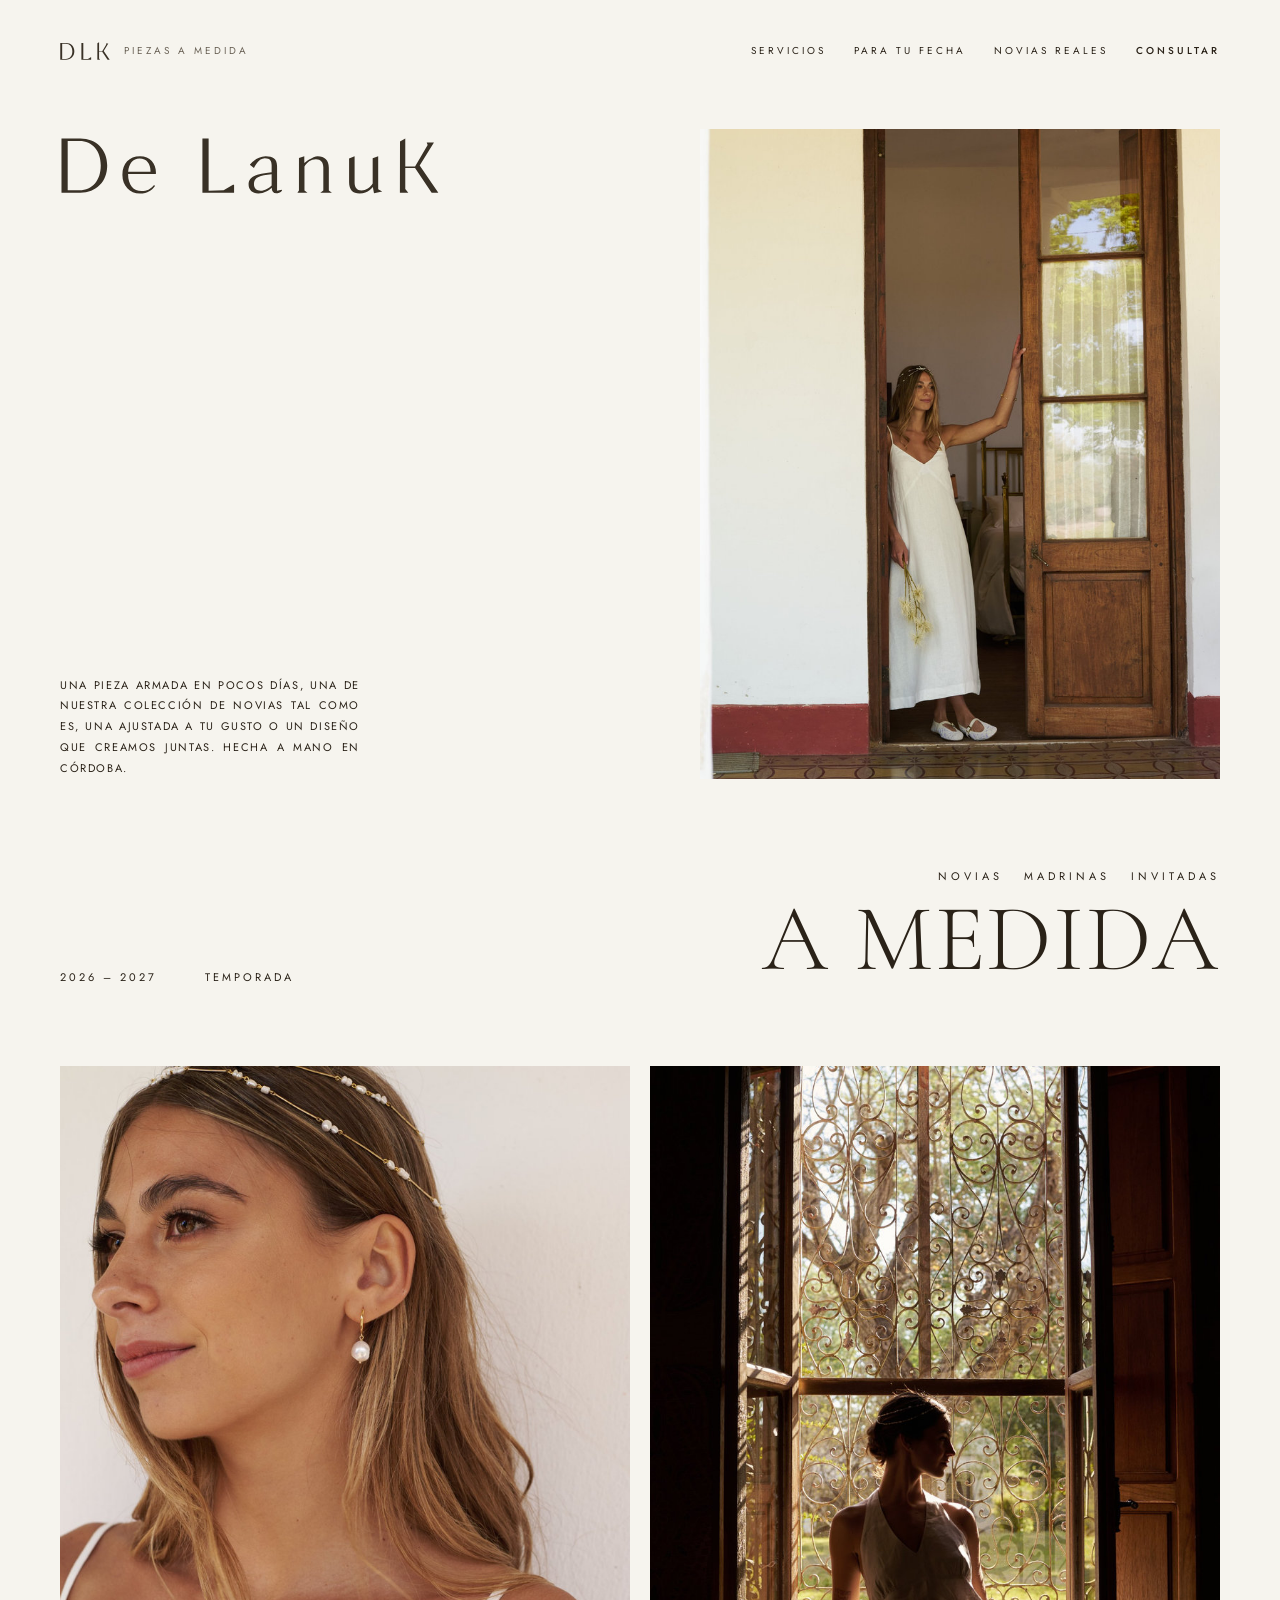
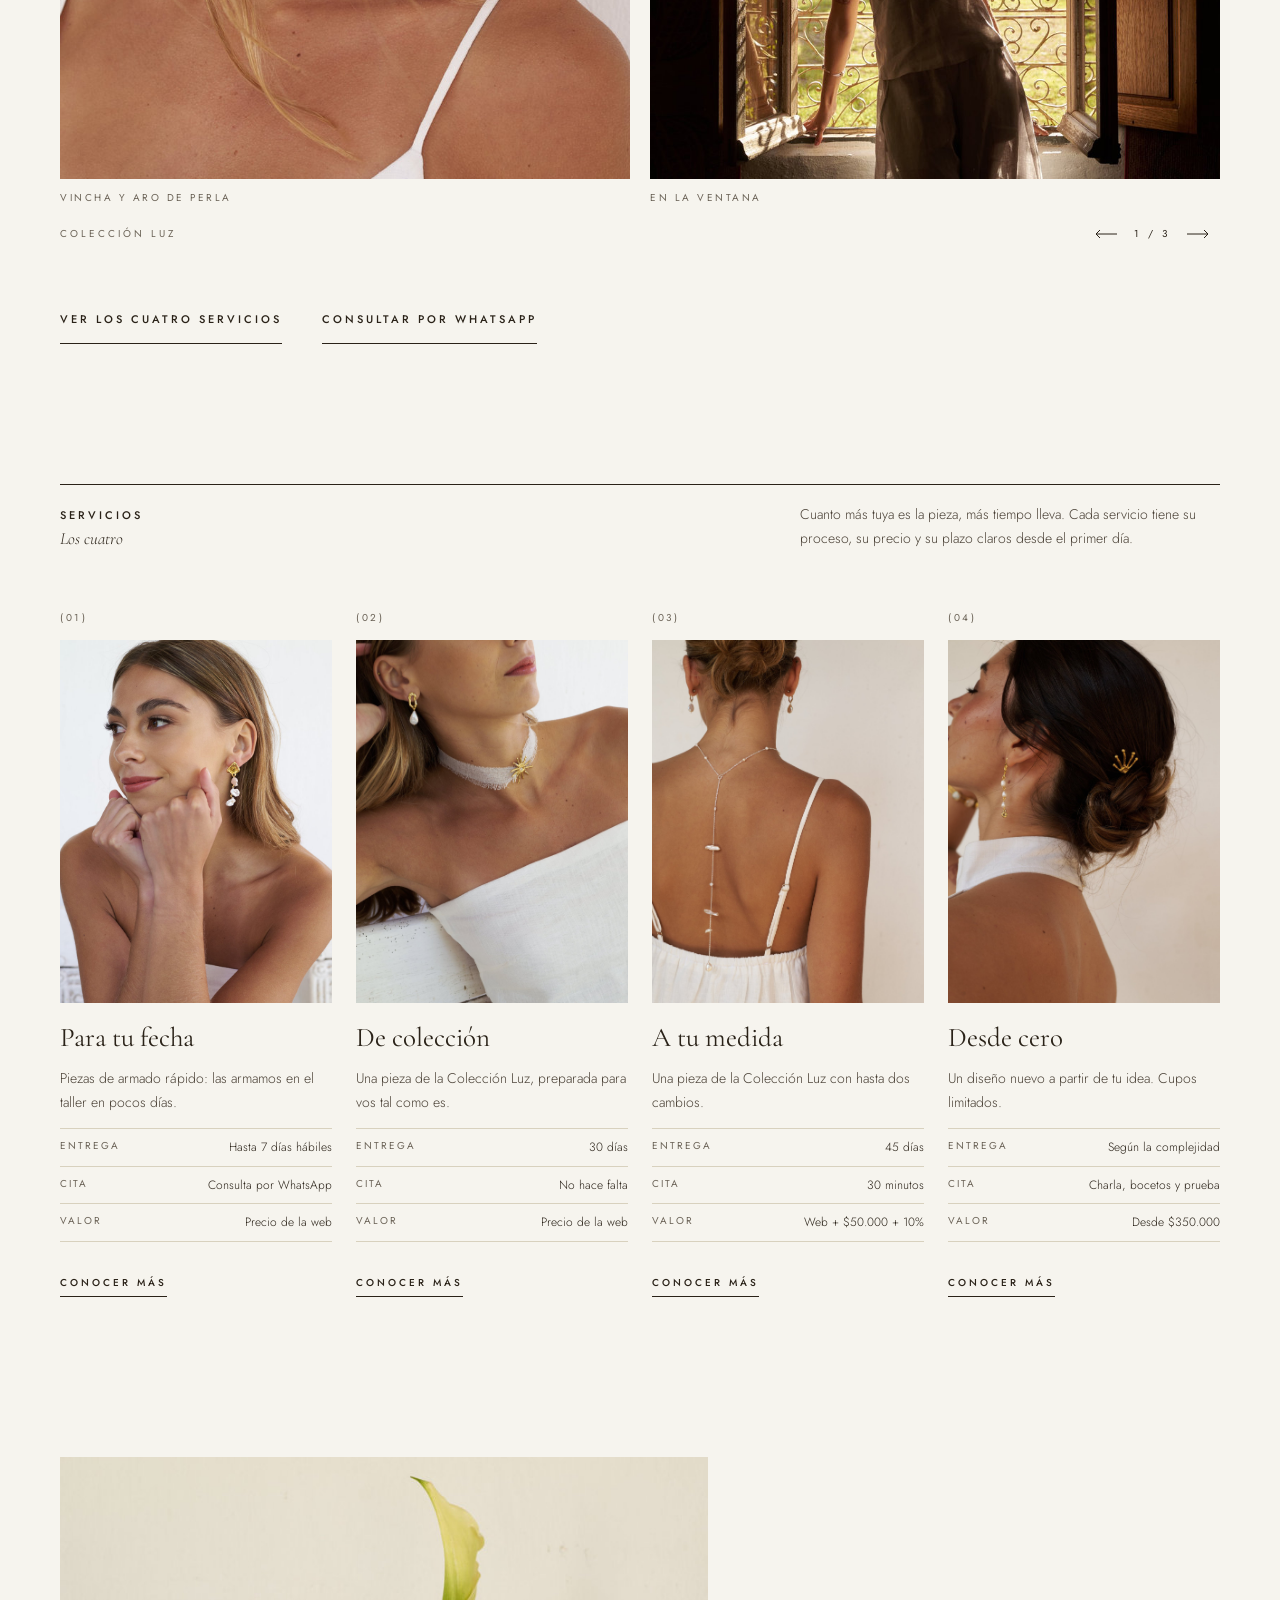
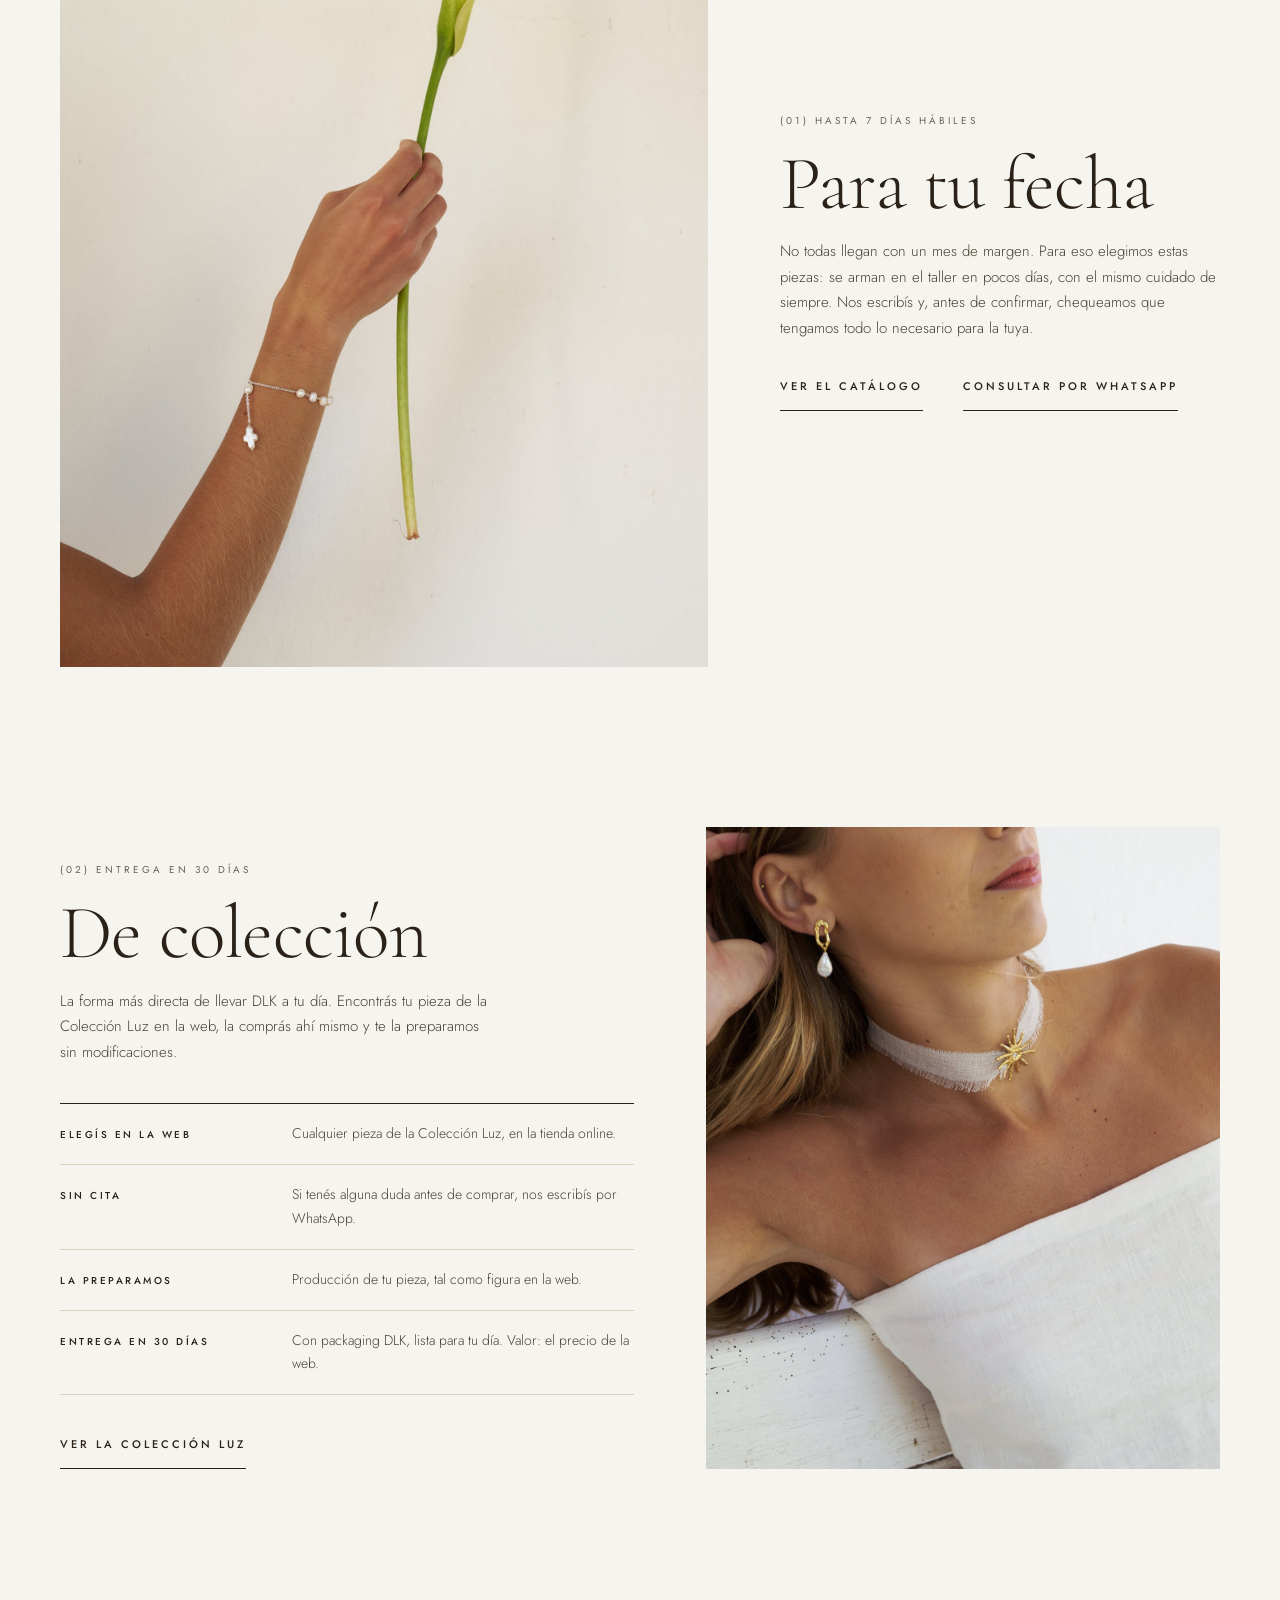
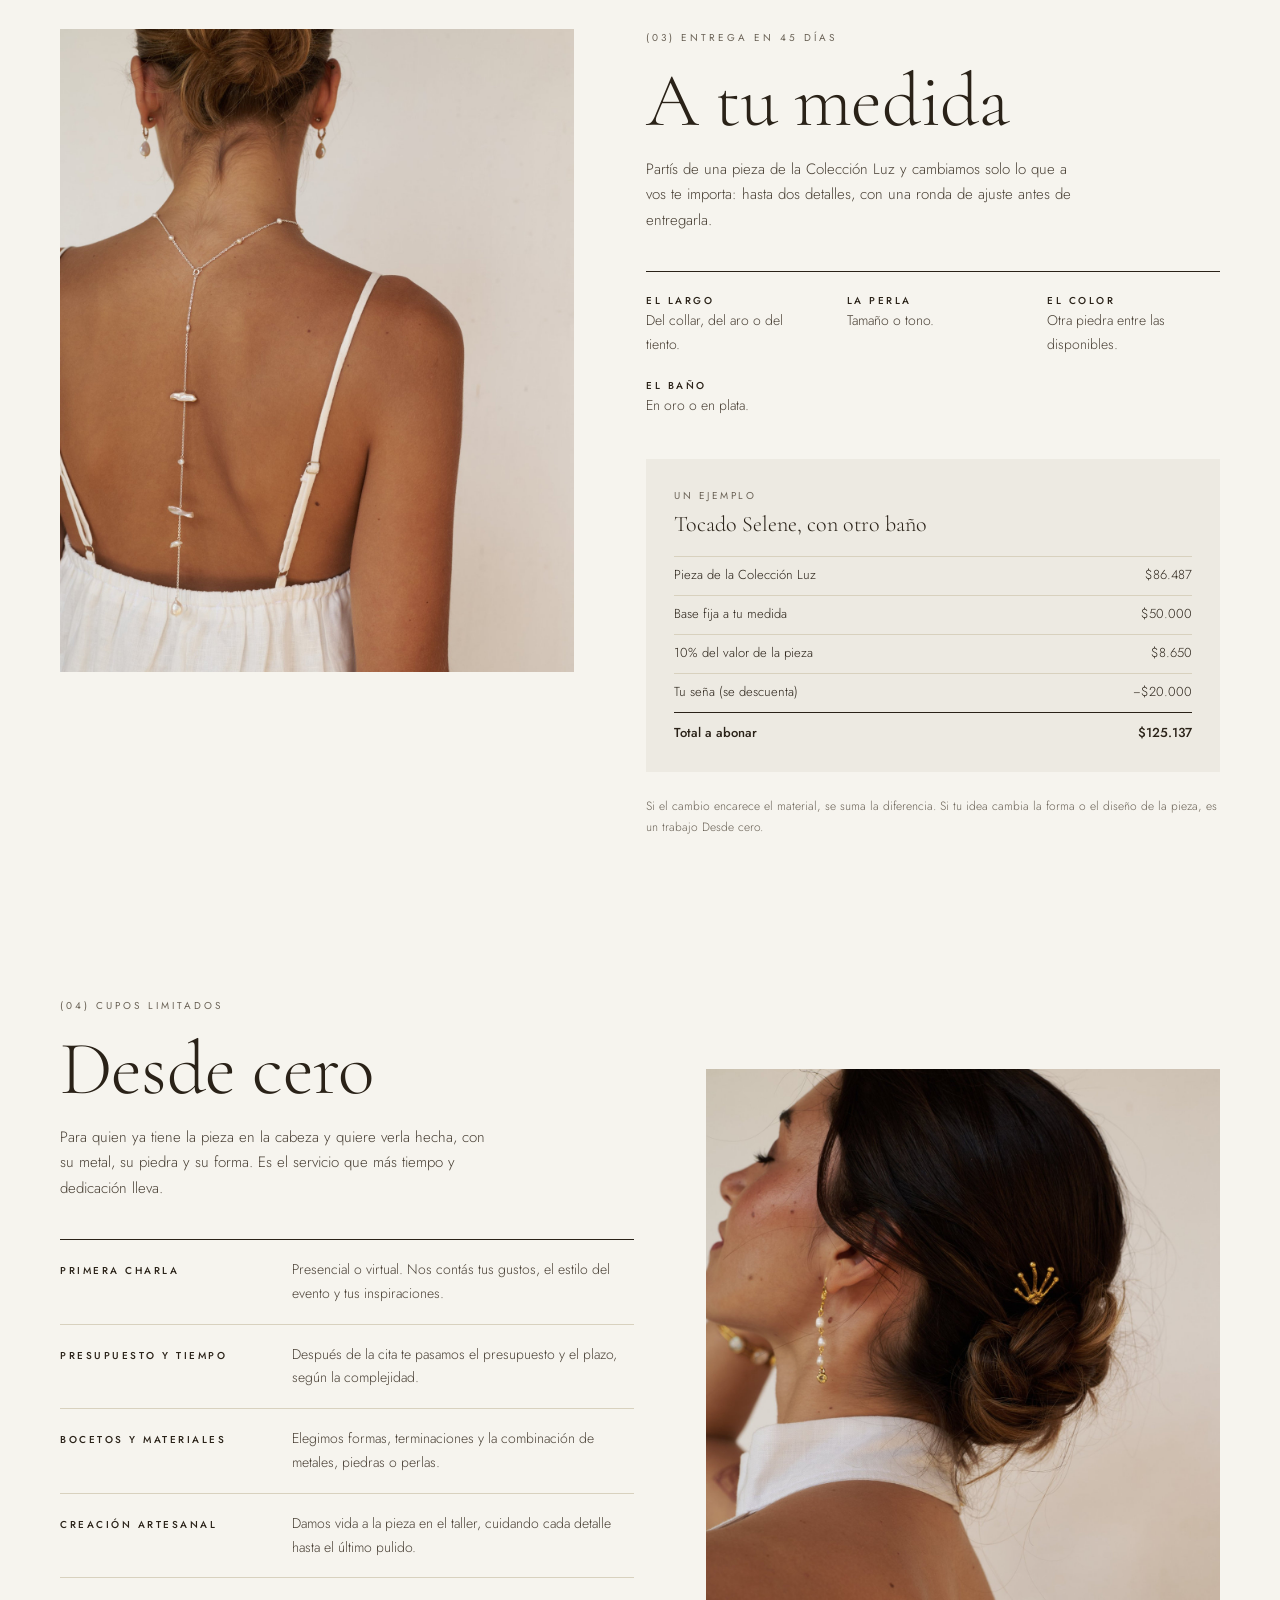
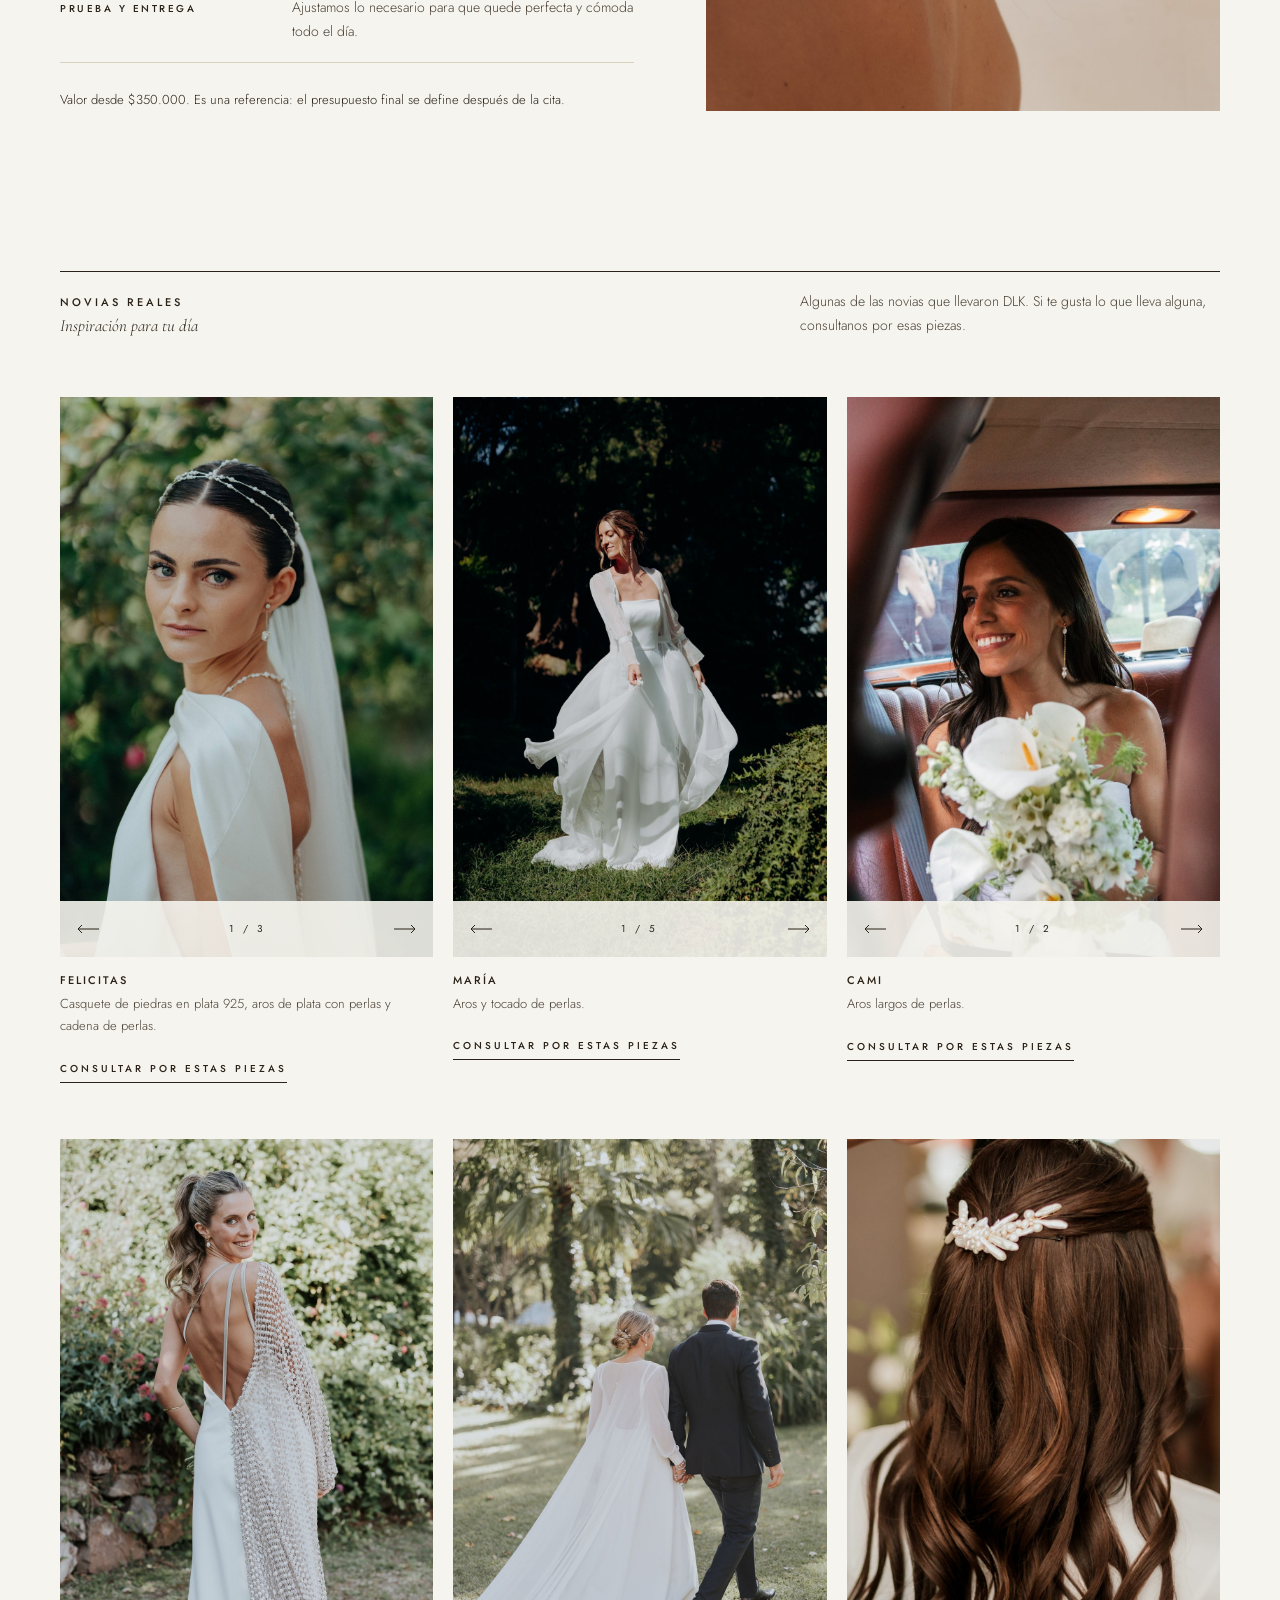
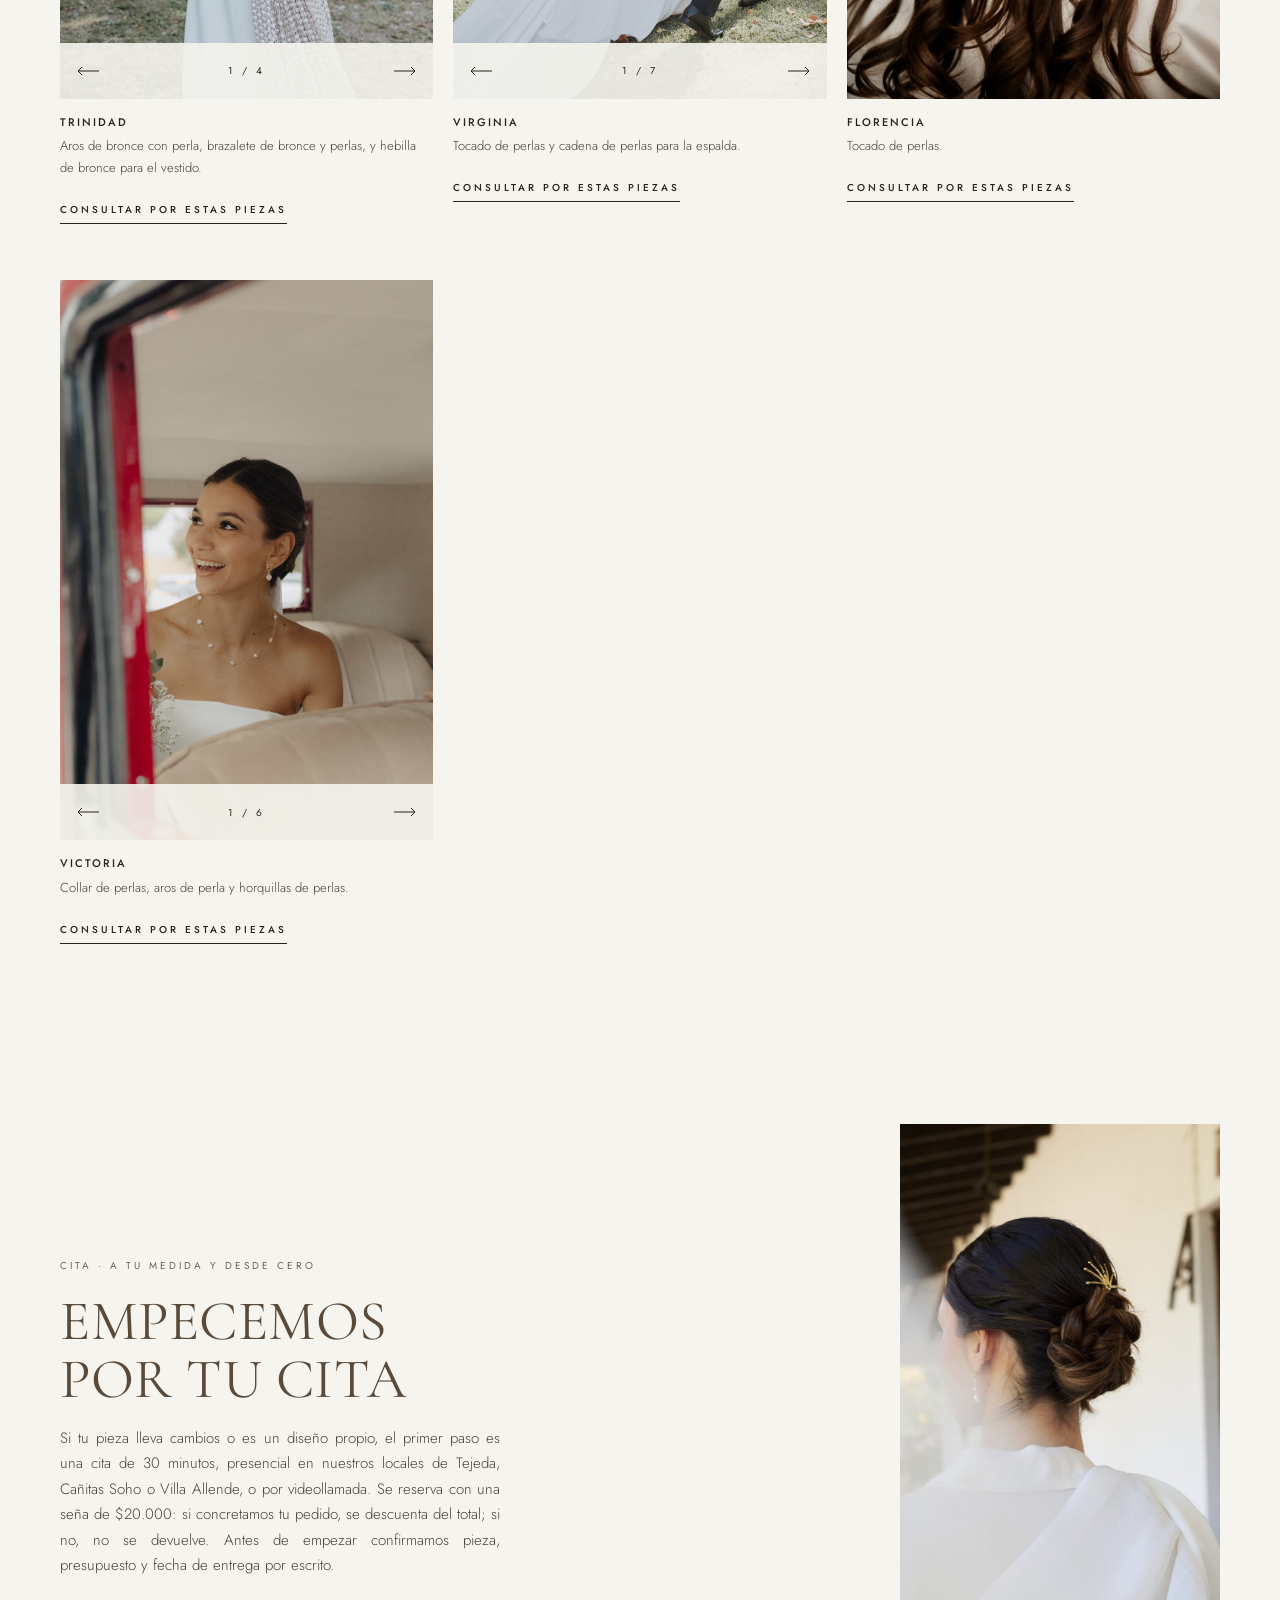
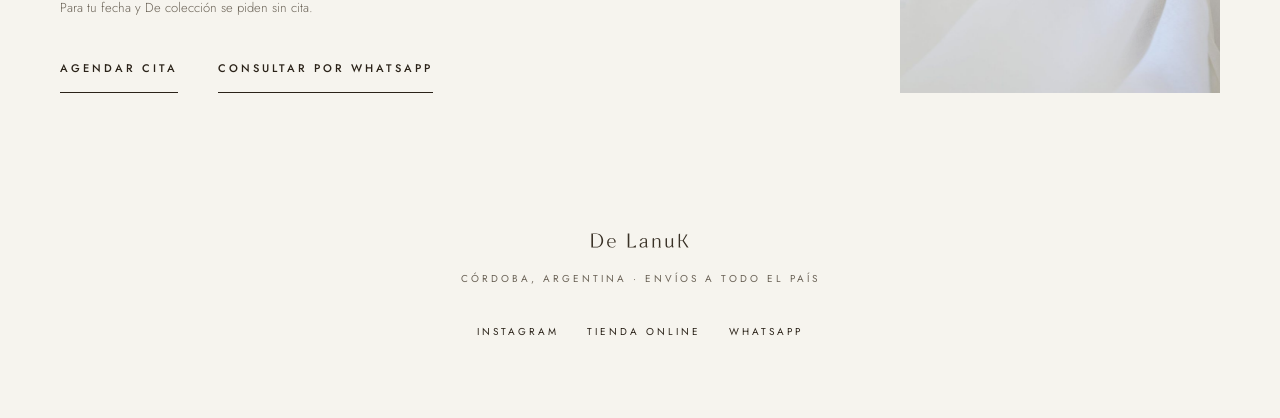
==== v-yjnsfsrre/index.html @ 90a87214 "A medida: logo De LanuK en la portada Co-Authored-By: Claude Fable 5.2 <noreply@anthropic.com> Claud" ====
<!doctype html>
<html lang="es">
<head>
<meta charset="utf-8">
<meta name="viewport" content="width=device-width, initial-scale=1">
<title>Piezas a medida · De LanuK</title>
<meta name="description" content="Joyería artesanal a medida, hecha en Córdoba. Para novias, madrinas, testigos e invitadas: piezas de armado rápido, de colección, con cambios o diseñadas desde cero.">
<meta name="robots" content="noindex, nofollow, noarchive">
<meta property="og:title" content="Piezas a medida · De LanuK">
<meta property="og:description" content="Cuatro servicios, cada uno con su proceso, su precio y su plazo.">
<meta property="og:type" content="website">
<link rel="preconnect" href="https://fonts.gstatic.com" crossorigin>
<link rel="preconnect" href="https://fonts.googleapis.com">
<link href="https://fonts.googleapis.com/css2?family=Cormorant+Garamond:ital,wght@0,300;0,400;0,500;1,300;1,400&family=Jost:wght@300;400;500&display=swap" rel="stylesheet">
<style>
body{margin:0}
a{color:#2A2218;text-decoration:none}
a:hover{color:#5E6440}
.lk{border-bottom:1px solid #2A2218;padding-bottom:5px}
.lk:hover{border-bottom-color:#5E6440}
.ph{display:block;width:100%;height:100%;object-fit:cover}
.ph{transition:opacity .45s ease}
.ph.out{opacity:0}
button:focus-visible,a:focus-visible{outline:1px solid #2A2218;outline-offset:3px}
@media (prefers-reduced-motion: reduce){.ph{transition:none}}
</style>
</head>
<body>
<div style="background: #F6F4EE; color: #2A2218; font-family: Jost, Helvetica, Arial, sans-serif; font-weight: 300; font-size: 15px; line-height: 1.7;">

<!-- CABECERA -->
<header style="max-width: 1160px; margin: 0 auto; padding: 28px 24px 0; display: flex; flex-wrap: wrap; align-items: center; justify-content: space-between; gap: 16px 32px;">
<a href="#inicio" style="display: flex; align-items: center; gap: 14px; min-height: 44px;"><img src="img/2dac574b1b685e107ce33ab587d0051e.svg" alt="DLK" style="height: 18px; width: auto; display: block;"><span style="font-size: 10px; letter-spacing: 3px; text-transform: uppercase; color: #6B6357; font-weight: 400;">Piezas a medida</span></a>
<nav style="display: flex; flex-wrap: wrap; gap: 4px 28px; font-size: 10px; letter-spacing: 3px; text-transform: uppercase; font-weight: 400;">
<a href="#servicios" style="padding: 14px 0;">Servicios</a>
<a href="#fecha" style="padding: 14px 0;">Para tu fecha</a>
<a href="#novias" style="padding: 14px 0;">Novias reales</a>
<a href="https://wa.me/5493518131088?text=Hola%21%20Vi%20la%20p%C3%A1gina%20de%20piezas%20a%20medida%20y%20quiero%20hacer%20una%20consulta." target="_blank" rel="noopener" style="padding: 14px 0; font-weight: 500;">Consultar</a>
</nav>
</header>

<!-- INICIO -->
<section id="inicio" data-auto="6000" data-gal="[[{&quot;src&quot;:&quot;img/857438a7a02022c31e4b03cb0e3d1206.jpg&quot;,&quot;alt&quot;:&quot;Vincha de perlas y aro de perla&quot;,&quot;cap&quot;:&quot;Vincha y aro de perla&quot;},{&quot;src&quot;:&quot;img/3926fab5cc9ddb657791ddd7d5815b52.jpg&quot;,&quot;alt&quot;:&quot;Novia en la ventana a contraluz&quot;,&quot;cap&quot;:&quot;En la ventana&quot;}],[{&quot;src&quot;:&quot;img/ad3e74ed91aee57d6f02b001e33fea86.jpg&quot;,&quot;alt&quot;:&quot;Novia con velo y vincha de perlas junto a la ventana&quot;,&quot;cap&quot;:&quot;Velo y vincha&quot;},{&quot;src&quot;:&quot;img/90fe915bbca865efc3771007fc6de0c7.jpg&quot;,&quot;alt&quot;:&quot;Detalle de aro dorado con perlas&quot;,&quot;cap&quot;:&quot;Aro dorado con perlas&quot;}],[{&quot;src&quot;:&quot;img/0eb3da1765000858aaa909d4d52686f0.jpg&quot;,&quot;alt&quot;:&quot;Peineta dorada en el rodete, frente al espejo&quot;,&quot;cap&quot;:&quot;Peineta dorada&quot;},{&quot;src&quot;:&quot;img/39c19b1affda0c456d96c1669568a7da.jpg&quot;,&quot;alt&quot;:&quot;Collar de espalda con perlas y aros de perla&quot;,&quot;cap&quot;:&quot;Collar de espalda&quot;}]]" style="max-width: 1160px; margin: 0 auto; padding: 56px 24px 0;">
<div style="display: grid; grid-template-columns: repeat(auto-fit, minmax(min(300px, 100%), 1fr)); gap: 32px 48px; align-items: stretch;">
<div style="display: flex; flex-direction: column; justify-content: space-between; gap: 40px;">
<img src="img/f1523249a5fcb2e54a89eae8928cf41b.svg" alt="De LanuK" style="display: block; width: clamp(220px, 30vw, 380px); max-width: 100%; height: auto; margin-top: 8px;">
<p style="margin: 0; max-width: 300px; font-size: 11px; line-height: 1.9; letter-spacing: 1.6px; text-transform: uppercase; font-weight: 400; text-align: justify;">Una pieza armada en pocos días, una de nuestra colección de novias tal como es, una ajustada a tu gusto o un diseño que creamos juntas. Hecha a mano en Córdoba.</p>
</div>
<div style="justify-self: end; width: 100%; max-width: 520px; aspect-ratio: 4 / 5; overflow: hidden; background: #E7E1D0;"><img class="ph" src="img/f70f959e14a320c5c825ee7a6da3b7e1.jpg" alt="Novia en la puerta con vincha de perlas"></div>
</div>

<div style="display: flex; flex-wrap: wrap; align-items: flex-end; justify-content: space-between; gap: 24px 48px; padding: 88px 0 80px;">
<div style="display: flex; gap: 48px; font-size: 11px; letter-spacing: 3px; text-transform: uppercase; font-weight: 400;"><span>2026 – 2027</span><span>Temporada</span></div>
<div style="text-align: right; margin-left: auto;">
<div style="font-size: 11px; letter-spacing: 4px; text-transform: uppercase; font-weight: 400; word-spacing: 14px;">Novias Madrinas Invitadas</div>
<h1 style="margin: 6px 0 0; font-family: 'Cormorant Garamond', Georgia, serif; font-weight: 300; font-size: clamp(44px, 7.4vw, 96px); line-height: 1; letter-spacing: 0.02em; text-transform: uppercase;">A medida</h1>
</div>
</div>

<div style="display: grid; grid-template-columns: repeat(auto-fit, minmax(min(300px, 100%), 1fr)); gap: 20px;">
<figure style="margin: 0;"><div style="aspect-ratio: 4 / 5; overflow: hidden; background: #E7E1D0;"><img class="ph" loading="lazy" data-slot="0" src="img/857438a7a02022c31e4b03cb0e3d1206.jpg" alt="Vincha de perlas y aro de perla"></div><figcaption style="padding-top: 10px; font-size: 10px; letter-spacing: 2.5px; text-transform: uppercase; color: #6B6357; font-weight: 400;" data-cap="0">Vincha y aro de perla</figcaption></figure>
<figure style="margin: 0;"><div style="aspect-ratio: 4 / 5; overflow: hidden; background: #E7E1D0;"><img class="ph" loading="lazy" data-slot="1" src="img/3926fab5cc9ddb657791ddd7d5815b52.jpg" alt="Novia en la ventana a contraluz"></div><figcaption style="padding-top: 10px; font-size: 10px; letter-spacing: 2.5px; text-transform: uppercase; color: #6B6357; font-weight: 400;" data-cap="1">En la ventana</figcaption></figure>
</div>
<div style="display: flex; align-items: center; justify-content: flex-end; gap: 6px; padding-top: 6px;">
<span style="margin-right: auto; font-size: 10px; letter-spacing: 3px; text-transform: uppercase; color: #6B6357; font-weight: 400;">Colección Luz</span>
<button type="button" aria-label="Fotos anteriores" data-dir="-1" style="width: 44px; height: 44px; border: 0; background: transparent; color: #2A2218; cursor: pointer; display: flex; align-items: center; justify-content: center; padding: 0;"><svg aria-hidden="true" width="22" height="10" viewBox="0 0 22 10" fill="none" stroke="currentColor" stroke-width="1"><path d="M22 5H1M5 1 1 5l4 4"></path></svg></button>
<span style="font-size: 10px; letter-spacing: 3px; font-weight: 400;" data-cuenta>1 / 3</span>
<button type="button" aria-label="Fotos siguientes" data-dir="1" style="width: 44px; height: 44px; border: 0; background: transparent; color: #2A2218; cursor: pointer; display: flex; align-items: center; justify-content: center; padding: 0;"><svg aria-hidden="true" width="22" height="10" viewBox="0 0 22 10" fill="none" stroke="currentColor" stroke-width="1"><path d="M0 5h21M17 1l4 4-4 4"></path></svg></button>
</div>

<div style="display: flex; flex-wrap: wrap; gap: 16px 40px; padding-top: 44px; font-size: 11px; letter-spacing: 3px; text-transform: uppercase; font-weight: 500;">
<a class="lk" href="#servicios" style="display: inline-flex; align-items: center; min-height: 44px; box-sizing: border-box;">Ver los cuatro servicios</a>
<a class="lk" href="https://wa.me/5493518131088?text=Hola%21%20Vi%20la%20p%C3%A1gina%20de%20piezas%20a%20medida%20y%20quiero%20hacer%20una%20consulta." target="_blank" rel="noopener" style="display: inline-flex; align-items: center; min-height: 44px; box-sizing: border-box;">Consultar por WhatsApp</a>
</div>
</section>

<!-- SERVICIOS -->
<section id="servicios" style="max-width: 1160px; margin: 0 auto; padding: 140px 24px 0;">
<div style="display: flex; flex-wrap: wrap; justify-content: space-between; align-items: baseline; gap: 12px 40px; border-top: 1px solid #2A2218; padding-top: 18px;">
<div><div style="font-size: 11px; letter-spacing: 3px; text-transform: uppercase; font-weight: 500;">Servicios</div><div style="font-family: 'Cormorant Garamond', Georgia, serif; font-style: italic; font-size: 17px;">Los cuatro</div></div>
<p style="margin: 0; max-width: 420px; font-size: 14px; color: #4A4136;">Cuanto más tuya es la pieza, más tiempo lleva. Cada servicio tiene su proceso, su precio y su plazo claros desde el primer día.</p>
</div>

<div style="display: grid; grid-template-columns: repeat(auto-fit, minmax(min(230px, 100%), 1fr)); gap: 48px 24px; padding-top: 56px;">

<article style="display: flex; flex-direction: column; gap: 14px;">
<div style="font-size: 10px; letter-spacing: 2.5px; color: #6B6357; font-weight: 400;">(01)</div>
<div style="aspect-ratio: 3 / 4; overflow: hidden; background: #E7E1D0;"><img class="ph" loading="lazy" src="img/57fca766e4fdb36f5aa1d62e1a6cd421.jpg" alt="Novia con aros de perlas colgantes"></div>
<h2 style="margin: 6px 0 0; font-family: 'Cormorant Garamond', Georgia, serif; font-weight: 400; font-size: 27px; line-height: 1.1;">Para tu fecha</h2>
<p style="margin: 0; font-size: 14px; color: #4A4136;">Piezas de armado rápido: las armamos en el taller en pocos días.</p>
<div style="display: flex; flex-direction: column; font-size: 12px; border-top: 1px solid #D8D1BE;">
<div style="display: flex; justify-content: space-between; gap: 12px; padding: 8px 0; border-bottom: 1px solid #D8D1BE;"><span style="letter-spacing: 2px; text-transform: uppercase; font-size: 10px; color: #6B6357; font-weight: 400;">Entrega</span><span>Hasta 7 días hábiles</span></div>
<div style="display: flex; justify-content: space-between; gap: 12px; padding: 8px 0; border-bottom: 1px solid #D8D1BE;"><span style="letter-spacing: 2px; text-transform: uppercase; font-size: 10px; color: #6B6357; font-weight: 400;">Cita</span><span>Consulta por WhatsApp</span></div>
<div style="display: flex; justify-content: space-between; gap: 12px; padding: 8px 0; border-bottom: 1px solid #D8D1BE;"><span style="letter-spacing: 2px; text-transform: uppercase; font-size: 10px; color: #6B6357; font-weight: 400;">Valor</span><span>Precio de la web</span></div>
</div>
<a class="lk" href="#fecha" style="align-self: flex-start; margin-top: 6px; padding-top: 12px; font-size: 10px; letter-spacing: 3px; text-transform: uppercase; font-weight: 500;">Conocer más</a>
</article>

<article style="display: flex; flex-direction: column; gap: 14px;">
<div style="font-size: 10px; letter-spacing: 2.5px; color: #6B6357; font-weight: 400;">(02)</div>
<div style="aspect-ratio: 3 / 4; overflow: hidden; background: #E7E1D0;"><img class="ph" loading="lazy" src="img/edd030ea642754d8102f06991374b5f9.jpg" alt="Choker Vela y aro con perla de la Colección Luz"></div>
<h2 style="margin: 6px 0 0; font-family: 'Cormorant Garamond', Georgia, serif; font-weight: 400; font-size: 27px; line-height: 1.1;">De colección</h2>
<p style="margin: 0; font-size: 14px; color: #4A4136;">Una pieza de la Colección Luz, preparada para vos tal como es.</p>
<div style="display: flex; flex-direction: column; font-size: 12px; border-top: 1px solid #D8D1BE;">
<div style="display: flex; justify-content: space-between; gap: 12px; padding: 8px 0; border-bottom: 1px solid #D8D1BE;"><span style="letter-spacing: 2px; text-transform: uppercase; font-size: 10px; color: #6B6357; font-weight: 400;">Entrega</span><span>30 días</span></div>
<div style="display: flex; justify-content: space-between; gap: 12px; padding: 8px 0; border-bottom: 1px solid #D8D1BE;"><span style="letter-spacing: 2px; text-transform: uppercase; font-size: 10px; color: #6B6357; font-weight: 400;">Cita</span><span>No hace falta</span></div>
<div style="display: flex; justify-content: space-between; gap: 12px; padding: 8px 0; border-bottom: 1px solid #D8D1BE;"><span style="letter-spacing: 2px; text-transform: uppercase; font-size: 10px; color: #6B6357; font-weight: 400;">Valor</span><span>Precio de la web</span></div>
</div>
<a class="lk" href="#coleccion" style="align-self: flex-start; margin-top: 6px; padding-top: 12px; font-size: 10px; letter-spacing: 3px; text-transform: uppercase; font-weight: 500;">Conocer más</a>
</article>

<article style="display: flex; flex-direction: column; gap: 14px;">
<div style="font-size: 10px; letter-spacing: 2.5px; color: #6B6357; font-weight: 400;">(03)</div>
<div style="aspect-ratio: 3 / 4; overflow: hidden; background: #E7E1D0;"><img class="ph" loading="lazy" src="img/39c19b1affda0c456d96c1669568a7da.jpg" alt="Collar de espalda con perlas y aros de perla"></div>
<h2 style="margin: 6px 0 0; font-family: 'Cormorant Garamond', Georgia, serif; font-weight: 400; font-size: 27px; line-height: 1.1;">A tu medida</h2>
<p style="margin: 0; font-size: 14px; color: #4A4136;">Una pieza de la Colección Luz con hasta dos cambios.</p>
<div style="display: flex; flex-direction: column; font-size: 12px; border-top: 1px solid #D8D1BE;">
<div style="display: flex; justify-content: space-between; gap: 12px; padding: 8px 0; border-bottom: 1px solid #D8D1BE;"><span style="letter-spacing: 2px; text-transform: uppercase; font-size: 10px; color: #6B6357; font-weight: 400;">Entrega</span><span>45 días</span></div>
<div style="display: flex; justify-content: space-between; gap: 12px; padding: 8px 0; border-bottom: 1px solid #D8D1BE;"><span style="letter-spacing: 2px; text-transform: uppercase; font-size: 10px; color: #6B6357; font-weight: 400;">Cita</span><span>30 minutos</span></div>
<div style="display: flex; justify-content: space-between; gap: 12px; padding: 8px 0; border-bottom: 1px solid #D8D1BE;"><span style="letter-spacing: 2px; text-transform: uppercase; font-size: 10px; color: #6B6357; font-weight: 400;">Valor</span><span>Web + $50.000 + 10%</span></div>
</div>
<a class="lk" href="#medida" style="align-self: flex-start; margin-top: 6px; padding-top: 12px; font-size: 10px; letter-spacing: 3px; text-transform: uppercase; font-weight: 500;">Conocer más</a>
</article>

<article style="display: flex; flex-direction: column; gap: 14px;">
<div style="font-size: 10px; letter-spacing: 2.5px; color: #6B6357; font-weight: 400;">(04)</div>
<div style="aspect-ratio: 3 / 4; overflow: hidden; background: #E7E1D0;"><img class="ph" loading="lazy" src="img/1db83151dc6a2d61bbac3a6d24b1fecb.jpg" alt="Peineta dorada en el rodete, aro largo de perlas"></div>
<h2 style="margin: 6px 0 0; font-family: 'Cormorant Garamond', Georgia, serif; font-weight: 400; font-size: 27px; line-height: 1.1;">Desde cero</h2>
<p style="margin: 0; font-size: 14px; color: #4A4136;">Un diseño nuevo a partir de tu idea. Cupos limitados.</p>
<div style="display: flex; flex-direction: column; font-size: 12px; border-top: 1px solid #D8D1BE;">
<div style="display: flex; justify-content: space-between; gap: 12px; padding: 8px 0; border-bottom: 1px solid #D8D1BE;"><span style="letter-spacing: 2px; text-transform: uppercase; font-size: 10px; color: #6B6357; font-weight: 400;">Entrega</span><span>Según la complejidad</span></div>
<div style="display: flex; justify-content: space-between; gap: 12px; padding: 8px 0; border-bottom: 1px solid #D8D1BE;"><span style="letter-spacing: 2px; text-transform: uppercase; font-size: 10px; color: #6B6357; font-weight: 400;">Cita</span><span>Charla, bocetos y prueba</span></div>
<div style="display: flex; justify-content: space-between; gap: 12px; padding: 8px 0; border-bottom: 1px solid #D8D1BE;"><span style="letter-spacing: 2px; text-transform: uppercase; font-size: 10px; color: #6B6357; font-weight: 400;">Valor</span><span>Desde $350.000</span></div>
</div>
<a class="lk" href="#cero" style="align-self: flex-start; margin-top: 6px; padding-top: 12px; font-size: 10px; letter-spacing: 3px; text-transform: uppercase; font-weight: 500;">Conocer más</a>
</article>

</div>
</section>

<!-- 01 PARA TU FECHA -->
<section id="fecha" style="max-width: 1160px; margin: 0 auto; padding: 160px 24px 0;">
<div style="display: flex; flex-wrap: wrap; align-items: center; gap: 40px 72px;">
<div style="flex: 1 1 380px; min-width: 0; aspect-ratio: 4 / 5; overflow: hidden; background: #E7E1D0;"><img class="ph" loading="lazy" src="img/55855d0e3aac6e39e703678ac49f0c5a.jpg" alt="Pulsera de perlas con una cala"></div>
<div style="flex: 1 1 340px; min-width: 0; display: flex; flex-direction: column; gap: 18px; max-width: 440px;">
<div style="font-size: 10px; letter-spacing: 3px; text-transform: uppercase; color: #6B6357; font-weight: 400;">(01) Hasta 7 días hábiles</div>
<h2 style="margin: 0; font-family: 'Cormorant Garamond', Georgia, serif; font-weight: 300; font-size: clamp(44px, 6vw, 76px); line-height: 0.98; letter-spacing: -0.01em;">Para tu fecha</h2>
<p style="margin: 0; color: #4A4136;">No todas llegan con un mes de margen. Para eso elegimos estas piezas: se arman en el taller en pocos días, con el mismo cuidado de siempre. Nos escribís y, antes de confirmar, chequeamos que tengamos todo lo necesario para la tuya.</p>
<div style="display: flex; flex-wrap: wrap; gap: 16px 40px; padding-top: 8px; font-size: 11px; letter-spacing: 3px; text-transform: uppercase; font-weight: 500;">
<a class="lk" href="catalogo/" style="display: inline-flex; align-items: center; min-height: 44px; box-sizing: border-box;">Ver el catálogo</a>
<a class="lk" href="https://wa.me/5493518131088?text=Hola%21%20Mi%20fecha%20est%C3%A1%20cerca%20y%20quiero%20consultar%20por%20una%20pieza%20de%20armado%20r%C3%A1pido." target="_blank" rel="noopener" style="display: inline-flex; align-items: center; min-height: 44px; box-sizing: border-box;">Consultar por WhatsApp</a>
</div>
</div>
</div>

</section>

<!-- 02 DE COLECCIÓN -->
<section id="coleccion" style="max-width: 1160px; margin: 0 auto; padding: 160px 24px 0;">
<div style="display: flex; flex-wrap: wrap-reverse; gap: 48px 72px; align-items: flex-start;">
<div style="flex: 1 1 400px; min-width: 0; display: flex; flex-direction: column; gap: 18px;">
<div style="font-size: 10px; letter-spacing: 3px; text-transform: uppercase; color: #6B6357; font-weight: 400;">(02) Entrega en 30 días</div>
<h2 style="margin: 0; font-family: 'Cormorant Garamond', Georgia, serif; font-weight: 300; font-size: clamp(44px, 6vw, 76px); line-height: 0.98; letter-spacing: -0.01em;">De colección</h2>
<p style="margin: 0; max-width: 440px; color: #4A4136;">La forma más directa de llevar DLK a tu día. Encontrás tu pieza de la Colección Luz en la web, la comprás ahí mismo y te la preparamos sin modificaciones.</p>
<div style="display: flex; flex-direction: column; margin-top: 20px; border-top: 1px solid #2A2218;">
<div style="display: flex; flex-wrap: wrap; gap: 4px 32px; padding: 18px 0; border-bottom: 1px solid #D8D1BE;"><span style="flex: 0 0 200px; font-size: 10px; letter-spacing: 2.5px; text-transform: uppercase; font-weight: 500; padding-top: 4px;">Elegís en la web</span><span style="flex: 1 1 240px; font-size: 14px; color: #4A4136;">Cualquier pieza de la Colección Luz, en la tienda online.</span></div>
<div style="display: flex; flex-wrap: wrap; gap: 4px 32px; padding: 18px 0; border-bottom: 1px solid #D8D1BE;"><span style="flex: 0 0 200px; font-size: 10px; letter-spacing: 2.5px; text-transform: uppercase; font-weight: 500; padding-top: 4px;">Sin cita</span><span style="flex: 1 1 240px; font-size: 14px; color: #4A4136;">Si tenés alguna duda antes de comprar, nos escribís por WhatsApp.</span></div>
<div style="display: flex; flex-wrap: wrap; gap: 4px 32px; padding: 18px 0; border-bottom: 1px solid #D8D1BE;"><span style="flex: 0 0 200px; font-size: 10px; letter-spacing: 2.5px; text-transform: uppercase; font-weight: 500; padding-top: 4px;">La preparamos</span><span style="flex: 1 1 240px; font-size: 14px; color: #4A4136;">Producción de tu pieza, tal como figura en la web.</span></div>
<div style="display: flex; flex-wrap: wrap; gap: 4px 32px; padding: 18px 0; border-bottom: 1px solid #D8D1BE;"><span style="flex: 0 0 200px; font-size: 10px; letter-spacing: 2.5px; text-transform: uppercase; font-weight: 500; padding-top: 4px;">Entrega en 30 días</span><span style="flex: 1 1 240px; font-size: 14px; color: #4A4136;">Con packaging DLK, lista para tu día. Valor: el precio de la web.</span></div>
</div>
<a class="lk" href="https://delanuk.com/productos1/lo-nuevo/?utm_source=landing-novias&amp;utm_medium=referral&amp;utm_campaign=novias-2026" target="_blank" rel="noopener" style="align-self: flex-start; margin-top: 12px; display: inline-flex; align-items: center; min-height: 44px; box-sizing: border-box; font-size: 11px; letter-spacing: 3px; text-transform: uppercase; font-weight: 500;">Ver la Colección Luz</a>
</div>
<div style="flex: 1 1 340px; min-width: 0; aspect-ratio: 4 / 5; overflow: hidden; background: #E7E1D0;"><img class="ph" loading="lazy" src="img/edd030ea642754d8102f06991374b5f9.jpg" alt="Choker Vela y aro con perla de la Colección Luz"></div>
</div>
</section>

<!-- 03 A TU MEDIDA -->
<section id="medida" style="max-width: 1160px; margin: 0 auto; padding: 160px 24px 0;">
<div style="display: flex; flex-wrap: wrap; gap: 48px 72px; align-items: flex-start;">
<div style="flex: 1 1 340px; min-width: 0; aspect-ratio: 4 / 5; overflow: hidden; background: #E7E1D0;"><img class="ph" loading="lazy" src="img/39c19b1affda0c456d96c1669568a7da.jpg" alt="Collar de espalda con perlas y aros de perla"></div>
<div style="flex: 1 1 400px; min-width: 0; display: flex; flex-direction: column; gap: 18px;">
<div style="font-size: 10px; letter-spacing: 3px; text-transform: uppercase; color: #6B6357; font-weight: 400;">(03) Entrega en 45 días</div>
<h2 style="margin: 0; font-family: 'Cormorant Garamond', Georgia, serif; font-weight: 300; font-size: clamp(44px, 6vw, 76px); line-height: 0.98; letter-spacing: -0.01em;">A tu medida</h2>
<p style="margin: 0; max-width: 440px; color: #4A4136;">Partís de una pieza de la Colección Luz y cambiamos solo lo que a vos te importa: hasta dos detalles, con una ronda de ajuste antes de entregarla.</p>
<div style="display: grid; grid-template-columns: repeat(auto-fit, minmax(min(150px, 100%), 1fr)); gap: 20px 28px; margin-top: 20px; border-top: 1px solid #2A2218; padding-top: 20px;">
<div><div style="font-size: 10px; letter-spacing: 2.5px; text-transform: uppercase; font-weight: 500;">El largo</div><div style="font-size: 14px; color: #4A4136;">Del collar, del aro o del tiento.</div></div>
<div><div style="font-size: 10px; letter-spacing: 2.5px; text-transform: uppercase; font-weight: 500;">La perla</div><div style="font-size: 14px; color: #4A4136;">Tamaño o tono.</div></div>
<div><div style="font-size: 10px; letter-spacing: 2.5px; text-transform: uppercase; font-weight: 500;">El color</div><div style="font-size: 14px; color: #4A4136;">Otra piedra entre las disponibles.</div></div>
<div><div style="font-size: 10px; letter-spacing: 2.5px; text-transform: uppercase; font-weight: 500;">El baño</div><div style="font-size: 14px; color: #4A4136;">En oro o en plata.</div></div>
</div>
<div style="margin-top: 24px; padding: 28px; background: #EDEAE2; display: flex; flex-direction: column; gap: 2px; font-size: 13px;">
<div style="font-size: 10px; letter-spacing: 2.5px; text-transform: uppercase; color: #6B6357; font-weight: 400;">Un ejemplo</div>
<div style="font-family: 'Cormorant Garamond', Georgia, serif; font-size: 22px; padding-bottom: 10px;">Tocado Selene, con otro baño</div>
<div style="display: flex; justify-content: space-between; gap: 12px; padding: 7px 0; border-top: 1px solid #D8D1BE;"><span>Pieza de la Colección Luz</span><span>$86.487</span></div>
<div style="display: flex; justify-content: space-between; gap: 12px; padding: 7px 0; border-top: 1px solid #D8D1BE;"><span>Base fija a tu medida</span><span>$50.000</span></div>
<div style="display: flex; justify-content: space-between; gap: 12px; padding: 7px 0; border-top: 1px solid #D8D1BE;"><span>10% del valor de la pieza</span><span>$8.650</span></div>
<div style="display: flex; justify-content: space-between; gap: 12px; padding: 7px 0; border-top: 1px solid #D8D1BE;"><span>Tu seña (se descuenta)</span><span>−$20.000</span></div>
<div style="display: flex; justify-content: space-between; gap: 12px; padding: 9px 0 0; border-top: 1px solid #2A2218; font-weight: 500;"><span>Total a abonar</span><span>$125.137</span></div>
</div>
<p style="margin: 6px 0 0; font-size: 12px; color: #6B6357;">Si el cambio encarece el material, se suma la diferencia. Si tu idea cambia la forma o el diseño de la pieza, es un trabajo Desde cero.</p>
</div>
</div>
</section>

<!-- 04 DESDE CERO -->
<section id="cero" style="max-width: 1160px; margin: 0 auto; padding: 160px 24px 0;">
<div style="display: flex; flex-wrap: wrap-reverse; gap: 48px 72px; align-items: flex-start;">
<div style="flex: 1 1 400px; min-width: 0; display: flex; flex-direction: column; gap: 18px;">
<div style="font-size: 10px; letter-spacing: 3px; text-transform: uppercase; color: #6B6357; font-weight: 400;">(04) Cupos limitados</div>
<h2 style="margin: 0; font-family: 'Cormorant Garamond', Georgia, serif; font-weight: 300; font-size: clamp(44px, 6vw, 76px); line-height: 0.98; letter-spacing: -0.01em;">Desde cero</h2>
<p style="margin: 0; max-width: 440px; color: #4A4136;">Para quien ya tiene la pieza en la cabeza y quiere verla hecha, con su metal, su piedra y su forma. Es el servicio que más tiempo y dedicación lleva.</p>
<div style="display: flex; flex-direction: column; margin-top: 20px; border-top: 1px solid #2A2218;">
<div style="display: flex; flex-wrap: wrap; gap: 4px 32px; padding: 18px 0; border-bottom: 1px solid #D8D1BE;"><span style="flex: 0 0 200px; font-size: 10px; letter-spacing: 2.5px; text-transform: uppercase; font-weight: 500; padding-top: 4px;">Primera charla</span><span style="flex: 1 1 240px; font-size: 14px; color: #4A4136;">Presencial o virtual. Nos contás tus gustos, el estilo del evento y tus inspiraciones.</span></div>
<div style="display: flex; flex-wrap: wrap; gap: 4px 32px; padding: 18px 0; border-bottom: 1px solid #D8D1BE;"><span style="flex: 0 0 200px; font-size: 10px; letter-spacing: 2.5px; text-transform: uppercase; font-weight: 500; padding-top: 4px;">Presupuesto y tiempo</span><span style="flex: 1 1 240px; font-size: 14px; color: #4A4136;">Después de la cita te pasamos el presupuesto y el plazo, según la complejidad.</span></div>
<div style="display: flex; flex-wrap: wrap; gap: 4px 32px; padding: 18px 0; border-bottom: 1px solid #D8D1BE;"><span style="flex: 0 0 200px; font-size: 10px; letter-spacing: 2.5px; text-transform: uppercase; font-weight: 500; padding-top: 4px;">Bocetos y materiales</span><span style="flex: 1 1 240px; font-size: 14px; color: #4A4136;">Elegimos formas, terminaciones y la combinación de metales, piedras o perlas.</span></div>
<div style="display: flex; flex-wrap: wrap; gap: 4px 32px; padding: 18px 0; border-bottom: 1px solid #D8D1BE;"><span style="flex: 0 0 200px; font-size: 10px; letter-spacing: 2.5px; text-transform: uppercase; font-weight: 500; padding-top: 4px;">Creación artesanal</span><span style="flex: 1 1 240px; font-size: 14px; color: #4A4136;">Damos vida a la pieza en el taller, cuidando cada detalle hasta el último pulido.</span></div>
<div style="display: flex; flex-wrap: wrap; gap: 4px 32px; padding: 18px 0; border-bottom: 1px solid #D8D1BE;"><span style="flex: 0 0 200px; font-size: 10px; letter-spacing: 2.5px; text-transform: uppercase; font-weight: 500; padding-top: 4px;">Prueba y entrega</span><span style="flex: 1 1 240px; font-size: 14px; color: #4A4136;">Ajustamos lo necesario para que quede perfecta y cómoda todo el día.</span></div>
</div>
<p style="margin: 8px 0 0; font-size: 13px;">Valor desde $350.000. Es una referencia: el presupuesto final se define después de la cita.</p>
</div>
<div style="flex: 1 1 340px; min-width: 0; aspect-ratio: 4 / 5; overflow: hidden; background: #E7E1D0;"><img class="ph" loading="lazy" src="img/1db83151dc6a2d61bbac3a6d24b1fecb.jpg" alt="Peineta dorada en el rodete, aro largo de perlas"></div>
</div>
</section>

<!-- NOVIAS REALES -->
<section id="novias" style="max-width: 1160px; margin: 0 auto; padding: 160px 24px 0;">
<div style="display: flex; flex-wrap: wrap; justify-content: space-between; align-items: baseline; gap: 12px 40px; border-top: 1px solid #2A2218; padding-top: 18px;">
<div><div style="font-size: 11px; letter-spacing: 3px; text-transform: uppercase; font-weight: 500;">Novias reales</div><div style="font-family: 'Cormorant Garamond', Georgia, serif; font-style: italic; font-size: 17px;">Inspiración para tu día</div></div>
<p style="margin: 0; max-width: 420px; font-size: 14px; color: #4A4136;">Algunas de las novias que llevaron DLK. Si te gusta lo que lleva alguna, consultanos por esas piezas.</p>
</div>
<div style="display: grid; grid-template-columns: repeat(auto-fit, minmax(min(300px, 100%), 1fr)); gap: 56px 20px; padding-top: 56px;">
<article data-gal="[[{&quot;src&quot;:&quot;img/50d1624e03439830fd5da1842641b9c9.jpg&quot;,&quot;alt&quot;:&quot;Felicitas con tocado de perlas y aros colgantes, de frente&quot;}],[{&quot;src&quot;:&quot;img/dd45a117c1cc79fb08a3c9c32d60df9a.jpg&quot;,&quot;alt&quot;:&quot;Detalle del tocado de perlas, el aro y el collar de Felicitas&quot;}],[{&quot;src&quot;:&quot;img/d1908c6492066f89125534eb7f1a9c31.jpg&quot;,&quot;alt&quot;:&quot;Felicitas con su ramo, tocado y aros&quot;}]]" style="display: flex; flex-direction: column; gap: 4px;">
<div style="position: relative; aspect-ratio: 2 / 3; overflow: hidden; background: #E7E1D0; margin-bottom: 10px;">
<img class="ph" loading="lazy" data-slot="0" src="img/50d1624e03439830fd5da1842641b9c9.jpg" alt="Felicitas con tocado de perlas y aros colgantes, de frente">
<div style="position: absolute; left: 0; right: 0; bottom: 0; display: flex; align-items: center; justify-content: space-between; padding: 6px; background: rgba(246, 244, 238, 0.9);">
<button type="button" aria-label="Foto anterior" data-dir="-1" style="width: 44px; height: 44px; border: 0; background: transparent; color: #2A2218; cursor: pointer; display: flex; align-items: center; justify-content: center; padding: 0;"><svg aria-hidden="true" width="22" height="10" viewBox="0 0 22 10" fill="none" stroke="currentColor" stroke-width="1"><path d="M22 5H1M5 1 1 5l4 4"></path></svg></button>
<span style="font-size: 10px; letter-spacing: 3px; font-weight: 400;" data-cuenta>1 / 3</span>
<button type="button" aria-label="Foto siguiente" data-dir="1" style="width: 44px; height: 44px; border: 0; background: transparent; color: #2A2218; cursor: pointer; display: flex; align-items: center; justify-content: center; padding: 0;"><svg aria-hidden="true" width="22" height="10" viewBox="0 0 22 10" fill="none" stroke="currentColor" stroke-width="1"><path d="M0 5h21M17 1l4 4-4 4"></path></svg></button>
</div>
</div>
<span style="font-size: 11px; letter-spacing: 2px; text-transform: uppercase; font-weight: 500;">Felicitas</span>
<span style="font-size: 13px; color: #4A4136;">Casquete de piedras en plata 925, aros de plata con perlas y cadena de perlas.</span>
<a class="lk" href="https://wa.me/5493518131088?text=Hola%21%20Vi%20la%20p%C3%A1gina%20de%20piezas%20a%20medida%20y%20quiero%20consultar%20por%20lo%20que%20lleva%20Felicitas." target="_blank" rel="noopener" style="align-self: flex-start; margin-top: 8px; padding-top: 10px; font-size: 10px; letter-spacing: 3px; text-transform: uppercase; font-weight: 500;">Consultar por estas piezas</a>
</article>
<article data-gal="[[{&quot;src&quot;:&quot;img/02e7a792dbe206c8460e81ab61145c67.jpg&quot;,&quot;alt&quot;:&quot;María con su vestido y aros de perlas en el jardín&quot;}],[{&quot;src&quot;:&quot;img/509bce42e76e94851f7580136cbeff97.jpg&quot;,&quot;alt&quot;:&quot;María de perfil con aros largos de perlas&quot;}],[{&quot;src&quot;:&quot;img/c565a1e24c5c88a5b42a4e141ad48900.jpg&quot;,&quot;alt&quot;:&quot;María con su pareja, aros de perlas&quot;}],[{&quot;src&quot;:&quot;img/a828c964abadbdffb2ed6006f61726cc.jpg&quot;,&quot;alt&quot;:&quot;María de espaldas, tocado y aros de perlas&quot;}],[{&quot;src&quot;:&quot;img/9429d1440b9116766ffdcfb69b676db6.jpg&quot;,&quot;alt&quot;:&quot;Detalle del aro largo de perlas y el tocado de María&quot;}]]" style="display: flex; flex-direction: column; gap: 4px;">
<div style="position: relative; aspect-ratio: 2 / 3; overflow: hidden; background: #E7E1D0; margin-bottom: 10px;">
<img class="ph" loading="lazy" data-slot="0" src="img/02e7a792dbe206c8460e81ab61145c67.jpg" alt="María con su vestido y aros de perlas en el jardín">
<div style="position: absolute; left: 0; right: 0; bottom: 0; display: flex; align-items: center; justify-content: space-between; padding: 6px; background: rgba(246, 244, 238, 0.9);">
<button type="button" aria-label="Foto anterior" data-dir="-1" style="width: 44px; height: 44px; border: 0; background: transparent; color: #2A2218; cursor: pointer; display: flex; align-items: center; justify-content: center; padding: 0;"><svg aria-hidden="true" width="22" height="10" viewBox="0 0 22 10" fill="none" stroke="currentColor" stroke-width="1"><path d="M22 5H1M5 1 1 5l4 4"></path></svg></button>
<span style="font-size: 10px; letter-spacing: 3px; font-weight: 400;" data-cuenta>1 / 5</span>
<button type="button" aria-label="Foto siguiente" data-dir="1" style="width: 44px; height: 44px; border: 0; background: transparent; color: #2A2218; cursor: pointer; display: flex; align-items: center; justify-content: center; padding: 0;"><svg aria-hidden="true" width="22" height="10" viewBox="0 0 22 10" fill="none" stroke="currentColor" stroke-width="1"><path d="M0 5h21M17 1l4 4-4 4"></path></svg></button>
</div>
</div>
<span style="font-size: 11px; letter-spacing: 2px; text-transform: uppercase; font-weight: 500;">María</span>
<span style="font-size: 13px; color: #4A4136;">Aros y tocado de perlas.</span>
<a class="lk" href="https://wa.me/5493518131088?text=Hola%21%20Vi%20la%20p%C3%A1gina%20de%20piezas%20a%20medida%20y%20quiero%20consultar%20por%20lo%20que%20lleva%20Mar%C3%ADa." target="_blank" rel="noopener" style="align-self: flex-start; margin-top: 8px; padding-top: 10px; font-size: 10px; letter-spacing: 3px; text-transform: uppercase; font-weight: 500;">Consultar por estas piezas</a>
</article>
<article data-gal="[[{&quot;src&quot;:&quot;img/60256207f91e9f7d44fbdf64578617fd.jpg&quot;,&quot;alt&quot;:&quot;Cami en el auto con su ramo y aros largos de perla&quot;}],[{&quot;src&quot;:&quot;img/bcda7e6680bacf28cdcef5acff3d076c.jpg&quot;,&quot;alt&quot;:&quot;Cami con su ramo y aros largos de perla en el jardín&quot;}]]" style="display: flex; flex-direction: column; gap: 4px;">
<div style="position: relative; aspect-ratio: 2 / 3; overflow: hidden; background: #E7E1D0; margin-bottom: 10px;">
<img class="ph" loading="lazy" data-slot="0" src="img/60256207f91e9f7d44fbdf64578617fd.jpg" alt="Cami en el auto con su ramo y aros largos de perla">
<div style="position: absolute; left: 0; right: 0; bottom: 0; display: flex; align-items: center; justify-content: space-between; padding: 6px; background: rgba(246, 244, 238, 0.9);">
<button type="button" aria-label="Foto anterior" data-dir="-1" style="width: 44px; height: 44px; border: 0; background: transparent; color: #2A2218; cursor: pointer; display: flex; align-items: center; justify-content: center; padding: 0;"><svg aria-hidden="true" width="22" height="10" viewBox="0 0 22 10" fill="none" stroke="currentColor" stroke-width="1"><path d="M22 5H1M5 1 1 5l4 4"></path></svg></button>
<span style="font-size: 10px; letter-spacing: 3px; font-weight: 400;" data-cuenta>1 / 2</span>
<button type="button" aria-label="Foto siguiente" data-dir="1" style="width: 44px; height: 44px; border: 0; background: transparent; color: #2A2218; cursor: pointer; display: flex; align-items: center; justify-content: center; padding: 0;"><svg aria-hidden="true" width="22" height="10" viewBox="0 0 22 10" fill="none" stroke="currentColor" stroke-width="1"><path d="M0 5h21M17 1l4 4-4 4"></path></svg></button>
</div>
</div>
<span style="font-size: 11px; letter-spacing: 2px; text-transform: uppercase; font-weight: 500;">Cami</span>
<span style="font-size: 13px; color: #4A4136;">Aros largos de perlas.</span>
<a class="lk" href="https://wa.me/5493518131088?text=Hola%21%20Vi%20la%20p%C3%A1gina%20de%20piezas%20a%20medida%20y%20quiero%20consultar%20por%20lo%20que%20lleva%20Cami." target="_blank" rel="noopener" style="align-self: flex-start; margin-top: 8px; padding-top: 10px; font-size: 10px; letter-spacing: 3px; text-transform: uppercase; font-weight: 500;">Consultar por estas piezas</a>
</article>
<article data-gal="[[{&quot;src&quot;:&quot;img/8e6d184056bfff4b5899a686877cfe42.jpg&quot;,&quot;alt&quot;:&quot;Trinidad de espaldas con brazalete y aros de bronce y perla&quot;}],[{&quot;src&quot;:&quot;img/e261fc2ba79d105903025dbe28585cc6.jpg&quot;,&quot;alt&quot;:&quot;Detalle del brazalete de bronce con perlas de Trinidad&quot;}],[{&quot;src&quot;:&quot;img/438ca8074f71c586537f70c3f04f60db.jpg&quot;,&quot;alt&quot;:&quot;Trinidad con su ramo, hebilla de bronce en el vestido&quot;}],[{&quot;src&quot;:&quot;img/7e0168945385834870bf4b5e97d4e8d6.jpg&quot;,&quot;alt&quot;:&quot;Detalle del aro de bronce con perla de Trinidad&quot;}]]" style="display: flex; flex-direction: column; gap: 4px;">
<div style="position: relative; aspect-ratio: 2 / 3; overflow: hidden; background: #E7E1D0; margin-bottom: 10px;">
<img class="ph" loading="lazy" data-slot="0" src="img/8e6d184056bfff4b5899a686877cfe42.jpg" alt="Trinidad de espaldas con brazalete y aros de bronce y perla">
<div style="position: absolute; left: 0; right: 0; bottom: 0; display: flex; align-items: center; justify-content: space-between; padding: 6px; background: rgba(246, 244, 238, 0.9);">
<button type="button" aria-label="Foto anterior" data-dir="-1" style="width: 44px; height: 44px; border: 0; background: transparent; color: #2A2218; cursor: pointer; display: flex; align-items: center; justify-content: center; padding: 0;"><svg aria-hidden="true" width="22" height="10" viewBox="0 0 22 10" fill="none" stroke="currentColor" stroke-width="1"><path d="M22 5H1M5 1 1 5l4 4"></path></svg></button>
<span style="font-size: 10px; letter-spacing: 3px; font-weight: 400;" data-cuenta>1 / 4</span>
<button type="button" aria-label="Foto siguiente" data-dir="1" style="width: 44px; height: 44px; border: 0; background: transparent; color: #2A2218; cursor: pointer; display: flex; align-items: center; justify-content: center; padding: 0;"><svg aria-hidden="true" width="22" height="10" viewBox="0 0 22 10" fill="none" stroke="currentColor" stroke-width="1"><path d="M0 5h21M17 1l4 4-4 4"></path></svg></button>
</div>
</div>
<span style="font-size: 11px; letter-spacing: 2px; text-transform: uppercase; font-weight: 500;">Trinidad</span>
<span style="font-size: 13px; color: #4A4136;">Aros de bronce con perla, brazalete de bronce y perlas, y hebilla de bronce para el vestido.</span>
<a class="lk" href="https://wa.me/5493518131088?text=Hola%21%20Vi%20la%20p%C3%A1gina%20de%20piezas%20a%20medida%20y%20quiero%20consultar%20por%20lo%20que%20lleva%20Trinidad." target="_blank" rel="noopener" style="align-self: flex-start; margin-top: 8px; padding-top: 10px; font-size: 10px; letter-spacing: 3px; text-transform: uppercase; font-weight: 500;">Consultar por estas piezas</a>
</article>
<article data-gal="[[{&quot;src&quot;:&quot;img/9bece7d11c4d2af45fc5ae53302467ce.jpg&quot;,&quot;alt&quot;:&quot;Virginia con su ramo, tocado y aros de perlas&quot;}],[{&quot;src&quot;:&quot;img/ee4e423363e096152c6e0ae35766f216.jpg&quot;,&quot;alt&quot;:&quot;Virginia sentada en el jardín con su ramo&quot;}],[{&quot;src&quot;:&quot;img/8b2e708b1d2bc75339ce3546a185d898.jpg&quot;,&quot;alt&quot;:&quot;Virginia con su vestido y pulseras de perlas&quot;}],[{&quot;src&quot;:&quot;img/59916332f20924e5c218244bb27863a2.jpg&quot;,&quot;alt&quot;:&quot;Virginia de espaldas con la cadena de perlas&quot;}],[{&quot;src&quot;:&quot;img/8855b22e375cec0adc00c94230e01f35.jpg&quot;,&quot;alt&quot;:&quot;Virginia y su pareja caminando por el jardín&quot;}],[{&quot;src&quot;:&quot;img/5ca3bc017e2b052c2970acccfbdadc23.jpg&quot;,&quot;alt&quot;:&quot;Virginia con su ramo, tocado de perlas&quot;}],[{&quot;src&quot;:&quot;img/12581d6db9537a48618083c46b062ea7.jpg&quot;,&quot;alt&quot;:&quot;Virginia abrazada, tocado de perlas en el recogido&quot;}]]" style="display: flex; flex-direction: column; gap: 4px;">
<div style="position: relative; aspect-ratio: 2 / 3; overflow: hidden; background: #E7E1D0; margin-bottom: 10px;">
<img class="ph" loading="lazy" data-slot="0" src="img/9bece7d11c4d2af45fc5ae53302467ce.jpg" alt="Virginia con su ramo, tocado y aros de perlas">
<div style="position: absolute; left: 0; right: 0; bottom: 0; display: flex; align-items: center; justify-content: space-between; padding: 6px; background: rgba(246, 244, 238, 0.9);">
<button type="button" aria-label="Foto anterior" data-dir="-1" style="width: 44px; height: 44px; border: 0; background: transparent; color: #2A2218; cursor: pointer; display: flex; align-items: center; justify-content: center; padding: 0;"><svg aria-hidden="true" width="22" height="10" viewBox="0 0 22 10" fill="none" stroke="currentColor" stroke-width="1"><path d="M22 5H1M5 1 1 5l4 4"></path></svg></button>
<span style="font-size: 10px; letter-spacing: 3px; font-weight: 400;" data-cuenta>1 / 7</span>
<button type="button" aria-label="Foto siguiente" data-dir="1" style="width: 44px; height: 44px; border: 0; background: transparent; color: #2A2218; cursor: pointer; display: flex; align-items: center; justify-content: center; padding: 0;"><svg aria-hidden="true" width="22" height="10" viewBox="0 0 22 10" fill="none" stroke="currentColor" stroke-width="1"><path d="M0 5h21M17 1l4 4-4 4"></path></svg></button>
</div>
</div>
<span style="font-size: 11px; letter-spacing: 2px; text-transform: uppercase; font-weight: 500;">Virginia</span>
<span style="font-size: 13px; color: #4A4136;">Tocado de perlas y cadena de perlas para la espalda.</span>
<a class="lk" href="https://wa.me/5493518131088?text=Hola%21%20Vi%20la%20p%C3%A1gina%20de%20piezas%20a%20medida%20y%20quiero%20consultar%20por%20lo%20que%20lleva%20Virginia." target="_blank" rel="noopener" style="align-self: flex-start; margin-top: 8px; padding-top: 10px; font-size: 10px; letter-spacing: 3px; text-transform: uppercase; font-weight: 500;">Consultar por estas piezas</a>
</article>
<article data-gal="[[{&quot;src&quot;:&quot;img/515bd78f066a98ae733aae916eae97eb.jpg&quot;,&quot;alt&quot;:&quot;Tocado de perlas en el pelo suelto de Florencia&quot;}]]" style="display: flex; flex-direction: column; gap: 4px;">
<div style="position: relative; aspect-ratio: 2 / 3; overflow: hidden; background: #E7E1D0; margin-bottom: 10px;">
<img class="ph" loading="lazy" data-slot="0" src="img/515bd78f066a98ae733aae916eae97eb.jpg" alt="Tocado de perlas en el pelo suelto de Florencia">

</div>
<span style="font-size: 11px; letter-spacing: 2px; text-transform: uppercase; font-weight: 500;">Florencia</span>
<span style="font-size: 13px; color: #4A4136;">Tocado de perlas.</span>
<a class="lk" href="https://wa.me/5493518131088?text=Hola%21%20Vi%20la%20p%C3%A1gina%20de%20piezas%20a%20medida%20y%20quiero%20consultar%20por%20lo%20que%20lleva%20Florencia." target="_blank" rel="noopener" style="align-self: flex-start; margin-top: 8px; padding-top: 10px; font-size: 10px; letter-spacing: 3px; text-transform: uppercase; font-weight: 500;">Consultar por estas piezas</a>
</article>
<article data-gal="[[{&quot;src&quot;:&quot;img/600e7440c09da66f8d4bff91c2683be9.jpg&quot;,&quot;alt&quot;:&quot;Victoria en el auto con collar y aros de perla&quot;}],[{&quot;src&quot;:&quot;img/abbea8edbc1458b09dbd70443282a4a8.jpg&quot;,&quot;alt&quot;:&quot;Detalle del collar de perlas de Victoria&quot;}],[{&quot;src&quot;:&quot;img/a05df1333c1b6b814b5aeca9fdd90c8a.jpg&quot;,&quot;alt&quot;:&quot;Victoria de perfil con horquillas de perlas y aro de perla&quot;}],[{&quot;src&quot;:&quot;img/57687bc13361f9ff908b50380df7ce5f.jpg&quot;,&quot;alt&quot;:&quot;Victoria de espaldas con su ramo&quot;}],[{&quot;src&quot;:&quot;img/1ece7d456855e3308eec3846e28323c8.jpg&quot;,&quot;alt&quot;:&quot;Detalle del aro de perla de Victoria&quot;}],[{&quot;src&quot;:&quot;img/7608a9de2bfe7a29539bdffeca4cb81a.jpg&quot;,&quot;alt&quot;:&quot;Victoria en la ceremonia, horquillas de perlas en el recogido&quot;}]]" style="display: flex; flex-direction: column; gap: 4px;">
<div style="position: relative; aspect-ratio: 2 / 3; overflow: hidden; background: #E7E1D0; margin-bottom: 10px;">
<img class="ph" loading="lazy" data-slot="0" src="img/600e7440c09da66f8d4bff91c2683be9.jpg" alt="Victoria en el auto con collar y aros de perla">
<div style="position: absolute; left: 0; right: 0; bottom: 0; display: flex; align-items: center; justify-content: space-between; padding: 6px; background: rgba(246, 244, 238, 0.9);">
<button type="button" aria-label="Foto anterior" data-dir="-1" style="width: 44px; height: 44px; border: 0; background: transparent; color: #2A2218; cursor: pointer; display: flex; align-items: center; justify-content: center; padding: 0;"><svg aria-hidden="true" width="22" height="10" viewBox="0 0 22 10" fill="none" stroke="currentColor" stroke-width="1"><path d="M22 5H1M5 1 1 5l4 4"></path></svg></button>
<span style="font-size: 10px; letter-spacing: 3px; font-weight: 400;" data-cuenta>1 / 6</span>
<button type="button" aria-label="Foto siguiente" data-dir="1" style="width: 44px; height: 44px; border: 0; background: transparent; color: #2A2218; cursor: pointer; display: flex; align-items: center; justify-content: center; padding: 0;"><svg aria-hidden="true" width="22" height="10" viewBox="0 0 22 10" fill="none" stroke="currentColor" stroke-width="1"><path d="M0 5h21M17 1l4 4-4 4"></path></svg></button>
</div>
</div>
<span style="font-size: 11px; letter-spacing: 2px; text-transform: uppercase; font-weight: 500;">Victoria</span>
<span style="font-size: 13px; color: #4A4136;">Collar de perlas, aros de perla y horquillas de perlas.</span>
<a class="lk" href="https://wa.me/5493518131088?text=Hola%21%20Vi%20la%20p%C3%A1gina%20de%20piezas%20a%20medida%20y%20quiero%20consultar%20por%20lo%20que%20lleva%20Victoria." target="_blank" rel="noopener" style="align-self: flex-start; margin-top: 8px; padding-top: 10px; font-size: 10px; letter-spacing: 3px; text-transform: uppercase; font-weight: 500;">Consultar por estas piezas</a>
</article>
</div>
</section>

<!-- CITA -->
<section id="cita" style="max-width: 1160px; margin: 0 auto; padding: 180px 24px 0;">
<div style="display: flex; flex-wrap: wrap; gap: 48px 96px; align-items: flex-end;">
<div style="flex: 1 1 400px; min-width: 0; display: flex; flex-direction: column; gap: 18px;">
<div style="font-size: 10px; letter-spacing: 3px; text-transform: uppercase; color: #6B6357; font-weight: 400;">Cita · A tu medida y Desde cero</div>
<h2 style="margin: 0; font-family: 'Cormorant Garamond', Georgia, serif; font-weight: 400; font-size: clamp(36px, 4.6vw, 56px); line-height: 1.04; text-transform: uppercase; letter-spacing: 0.01em; color: #5A4A3A;">Empecemos<br>por tu cita</h2>
<p style="margin: 0; max-width: 440px; color: #4A4136; text-align: justify;">Si tu pieza lleva cambios o es un diseño propio, el primer paso es una cita de 30 minutos, presencial en nuestros locales de Tejeda, Cañitas Soho o Villa Allende, o por videollamada. Se reserva con una seña de $20.000: si concretamos tu pedido, se descuenta del total; si no, no se devuelve. Antes de empezar confirmamos pieza, presupuesto y fecha de entrega por escrito.</p>
<p style="margin: 0; max-width: 440px; font-size: 13px; color: #6B6357;">Para tu fecha y De colección se piden sin cita.</p>
<div style="display: flex; flex-wrap: wrap; gap: 16px 40px; padding-top: 12px; font-size: 11px; letter-spacing: 3px; text-transform: uppercase; font-weight: 500;">
<a class="lk" href="https://calendly.com/delanuknovias/30min" style="display: inline-flex; align-items: center; min-height: 44px; box-sizing: border-box;">Agendar cita</a>
<a class="lk" href="https://wa.me/5493518131088?text=Hola%21%20Vi%20la%20p%C3%A1gina%20de%20piezas%20a%20medida%20y%20quiero%20hacer%20una%20consulta." target="_blank" rel="noopener" style="display: inline-flex; align-items: center; min-height: 44px; box-sizing: border-box;">Consultar por WhatsApp</a>
</div>
</div>
<div style="flex: 0 1 320px; min-width: 0; aspect-ratio: 9 / 16; overflow: hidden; background: #E7E1D0;"><img class="ph" loading="lazy" src="img/054b60369942791a702426b364c5377a.jpg" alt="Novia con peinado recogido y aro de perla"></div>
</div>
</section>

<!-- PIE -->
<footer style="max-width: 1160px; margin: 0 auto; padding: 140px 24px 64px; display: flex; flex-direction: column; align-items: center; gap: 22px; text-align: center;">
<img src="img/f1523249a5fcb2e54a89eae8928cf41b.svg" alt="De LanuK" style="height: 15px; width: auto; display: block;">
<div style="font-size: 10px; letter-spacing: 3px; text-transform: uppercase; color: #6B6357; font-weight: 400;">Córdoba, Argentina · Envíos a todo el país</div>
<div style="display: flex; flex-wrap: wrap; justify-content: center; gap: 4px 28px; font-size: 10px; letter-spacing: 3px; text-transform: uppercase; font-weight: 400;">
<a href="https://instagram.com/de.lanuk" target="_blank" rel="noopener" style="padding: 14px 0;">Instagram</a>
<a href="https://delanuk.com" target="_blank" rel="noopener" style="padding: 14px 0;">Tienda online</a>
<a href="https://wa.me/5493518131088?text=Hola%21%20Vi%20la%20p%C3%A1gina%20de%20piezas%20a%20medida%20y%20quiero%20hacer%20una%20consulta." target="_blank" rel="noopener" style="padding: 14px 0;">WhatsApp</a>
</div>
</footer>

</div>
<script>
/* Galerías de fotos: flechas para pasar; la de arriba además avanza sola. */
(function () {
  var quieto = window.matchMedia && matchMedia('(prefers-reduced-motion: reduce)').matches;
  Array.prototype.forEach.call(document.querySelectorAll('[data-gal]'), function (g) {
    var fr; try { fr = JSON.parse(g.getAttribute('data-gal')); } catch (e) { return; }
    if (!fr || fr.length < 2) return;
    var i = 0, reloj = null;
    var cuenta = g.querySelector('[data-cuenta]');
    function precargar(n) { fr[(n + fr.length) % fr.length].forEach(function (f) { var im = new Image(); im.src = f.src; }); }
    function ir(n) {
      i = (n + fr.length) % fr.length;
      Array.prototype.forEach.call(g.querySelectorAll('img[data-slot]'), function (img) {
        var s = img.getAttribute('data-slot'), d = fr[i][+s]; if (!d) return;
        var cap = g.querySelector('[data-cap="' + s + '"]');
        function poner() {
          var listo = false;
          function mostrar() { if (listo) return; listo = true; img.classList.remove('out'); }
          img.onload = mostrar; img.onerror = mostrar; setTimeout(mostrar, 1500);
          img.removeAttribute('loading'); img.src = d.src; img.alt = d.alt;
          if (cap && d.cap) cap.textContent = d.cap;
          if (img.complete) mostrar();
        }
        if (quieto) { poner(); return; }
        img.classList.add('out'); setTimeout(poner, 260);
      });
      if (cuenta) cuenta.textContent = (i + 1) + ' / ' + fr.length;
      precargar(i + 1);
    }
    Array.prototype.forEach.call(g.querySelectorAll('[data-dir]'), function (b) {
      b.addEventListener('click', function () {
        if (reloj) { clearInterval(reloj); reloj = null; }
        ir(i + (+b.getAttribute('data-dir')));
      });
    });
    var cada = +g.getAttribute('data-auto');
    if (cada && !quieto) {
      precargar(1);
      reloj = setInterval(function () {
        if (document.hidden) return;
        var img = g.querySelector('img[data-slot]'); if (!img) return;
        var r = img.getBoundingClientRect();
        if (r.bottom < 0 || r.top > innerHeight) return;
        ir(i + 1);
      }, cada);
    }
  });
})();
</script>
</body>
</html>
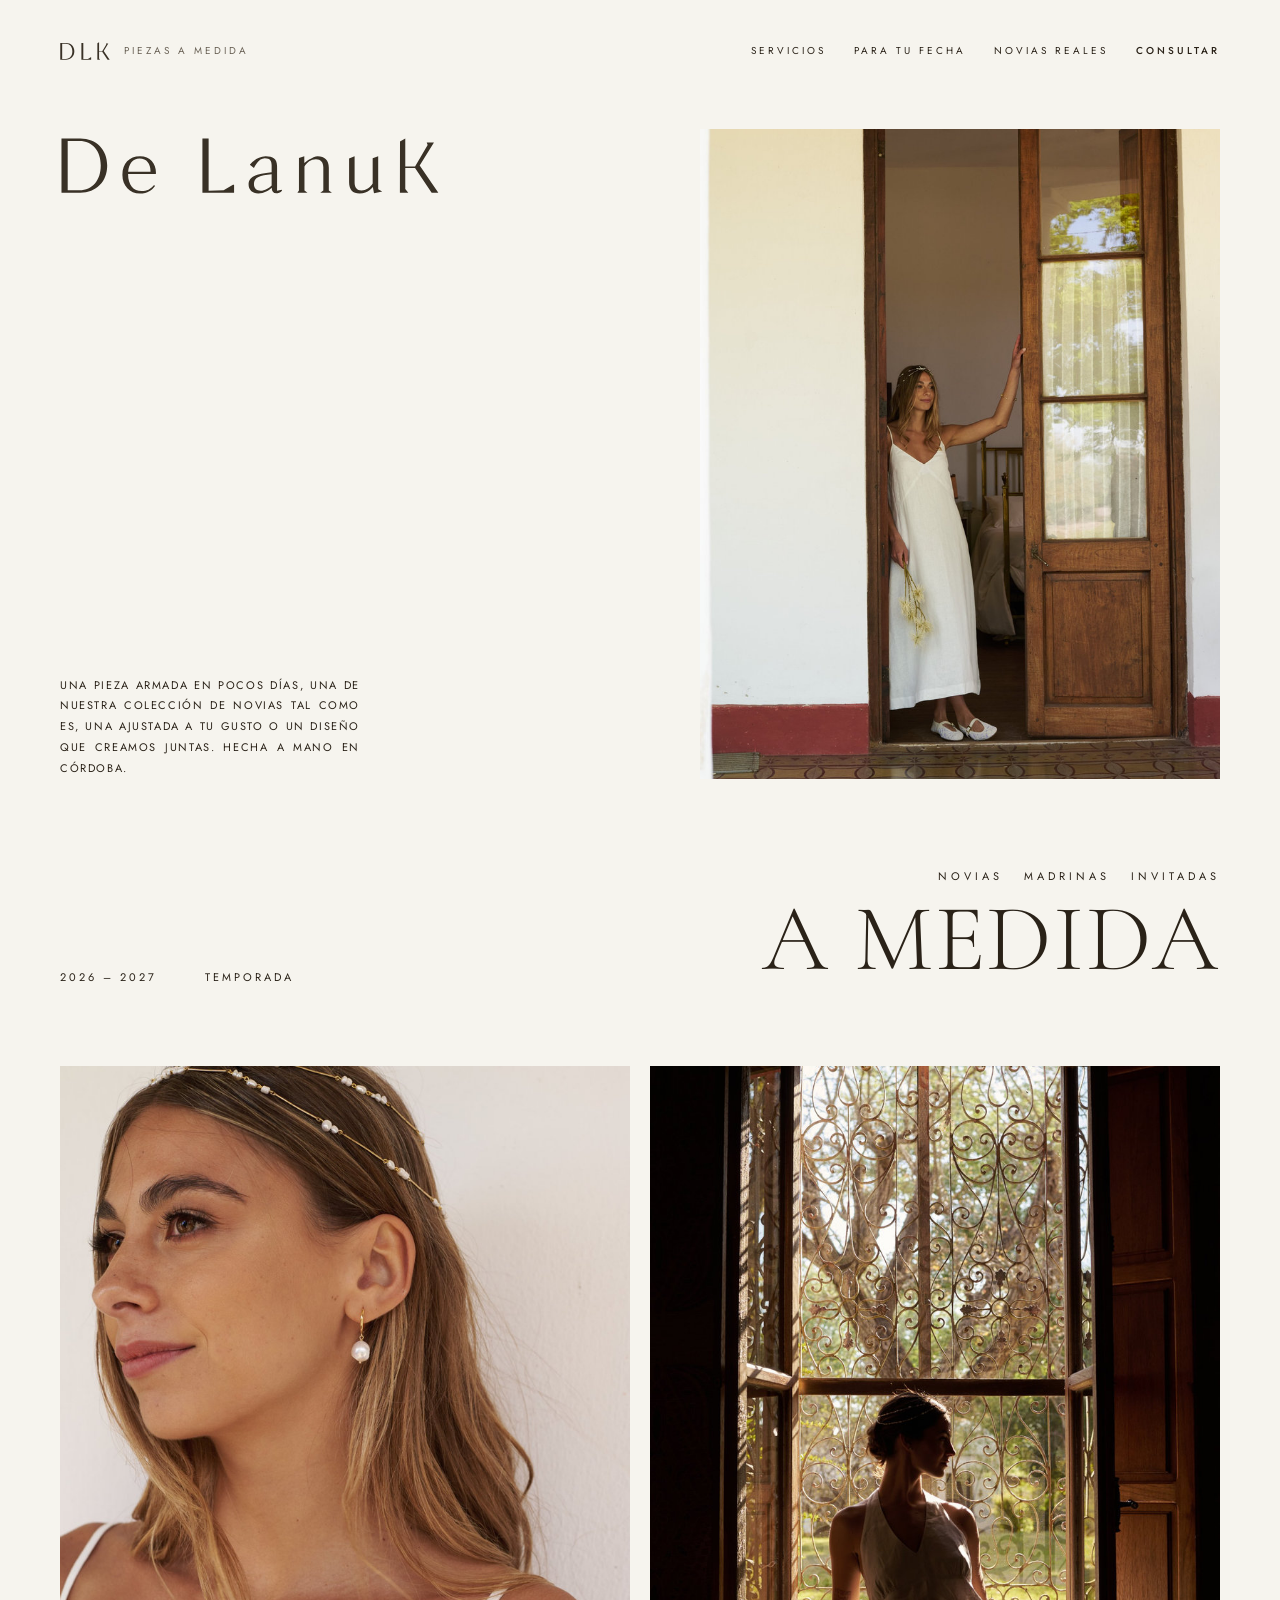
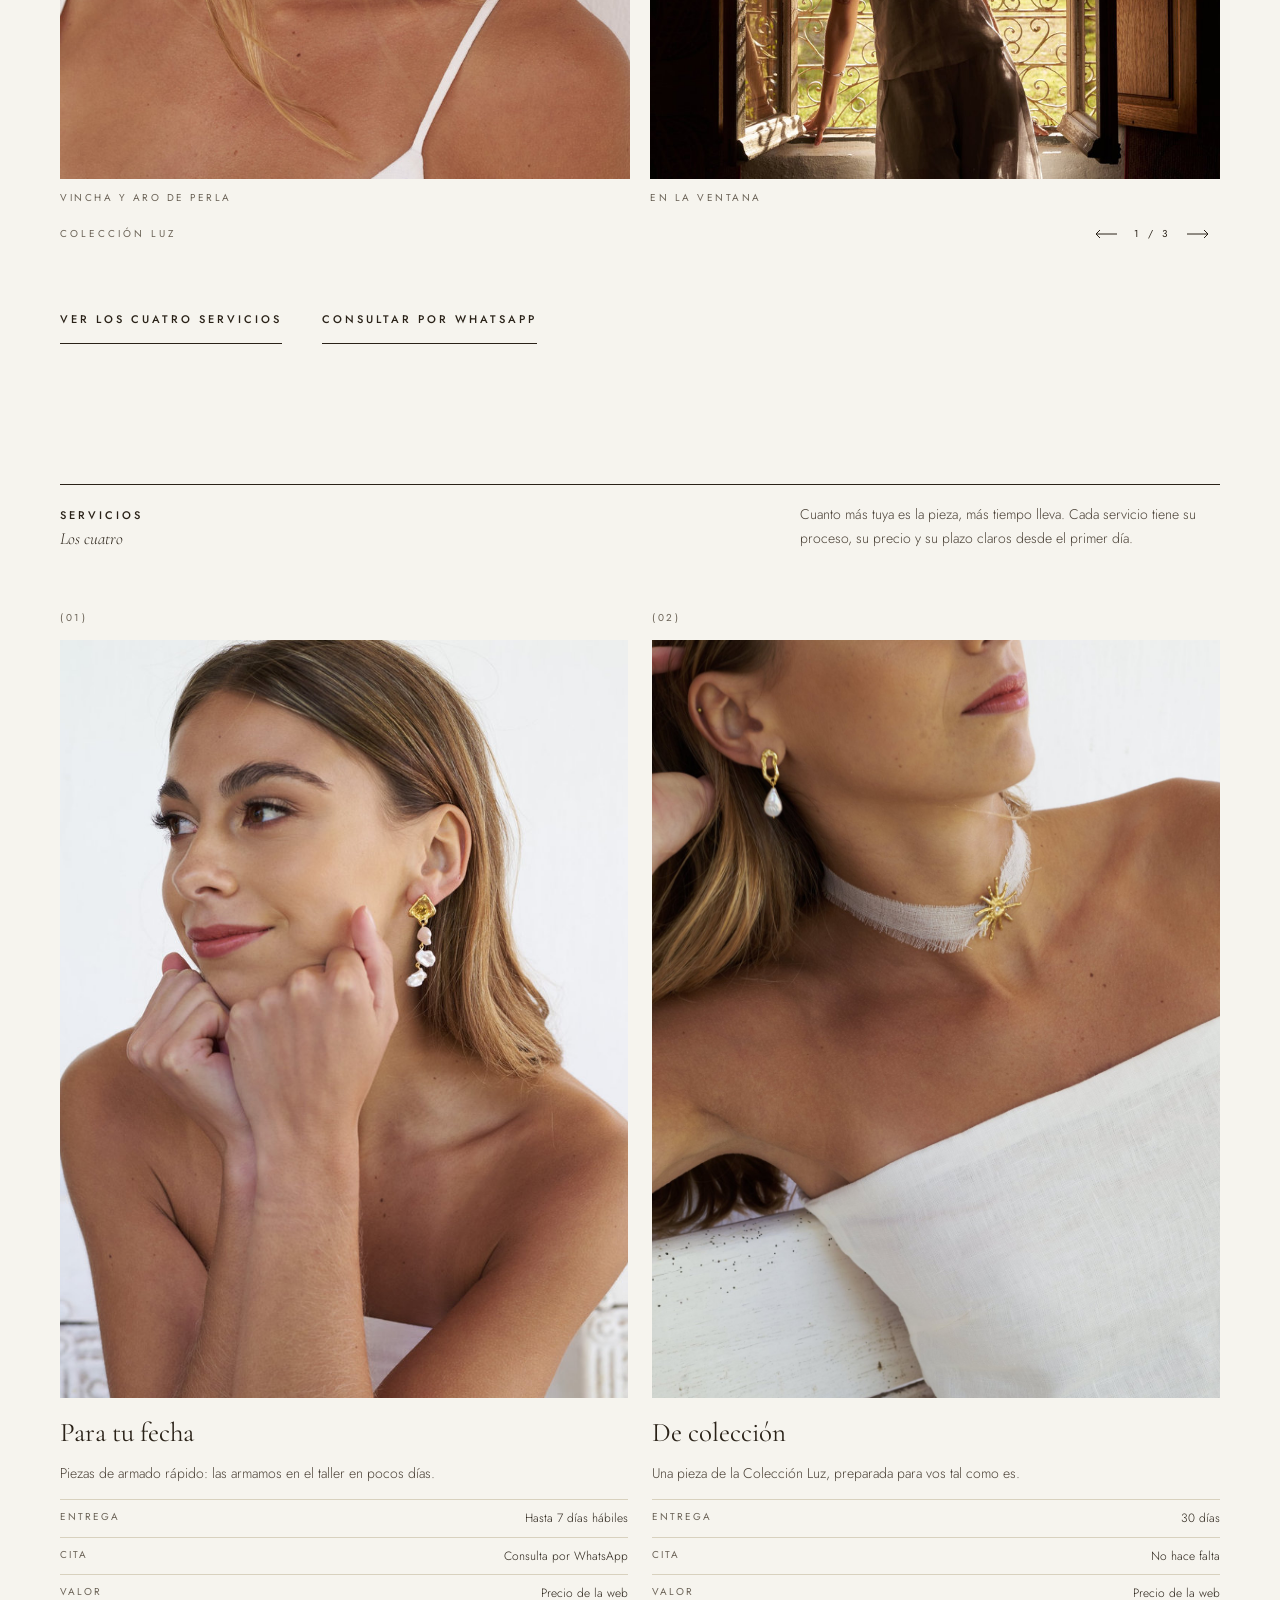
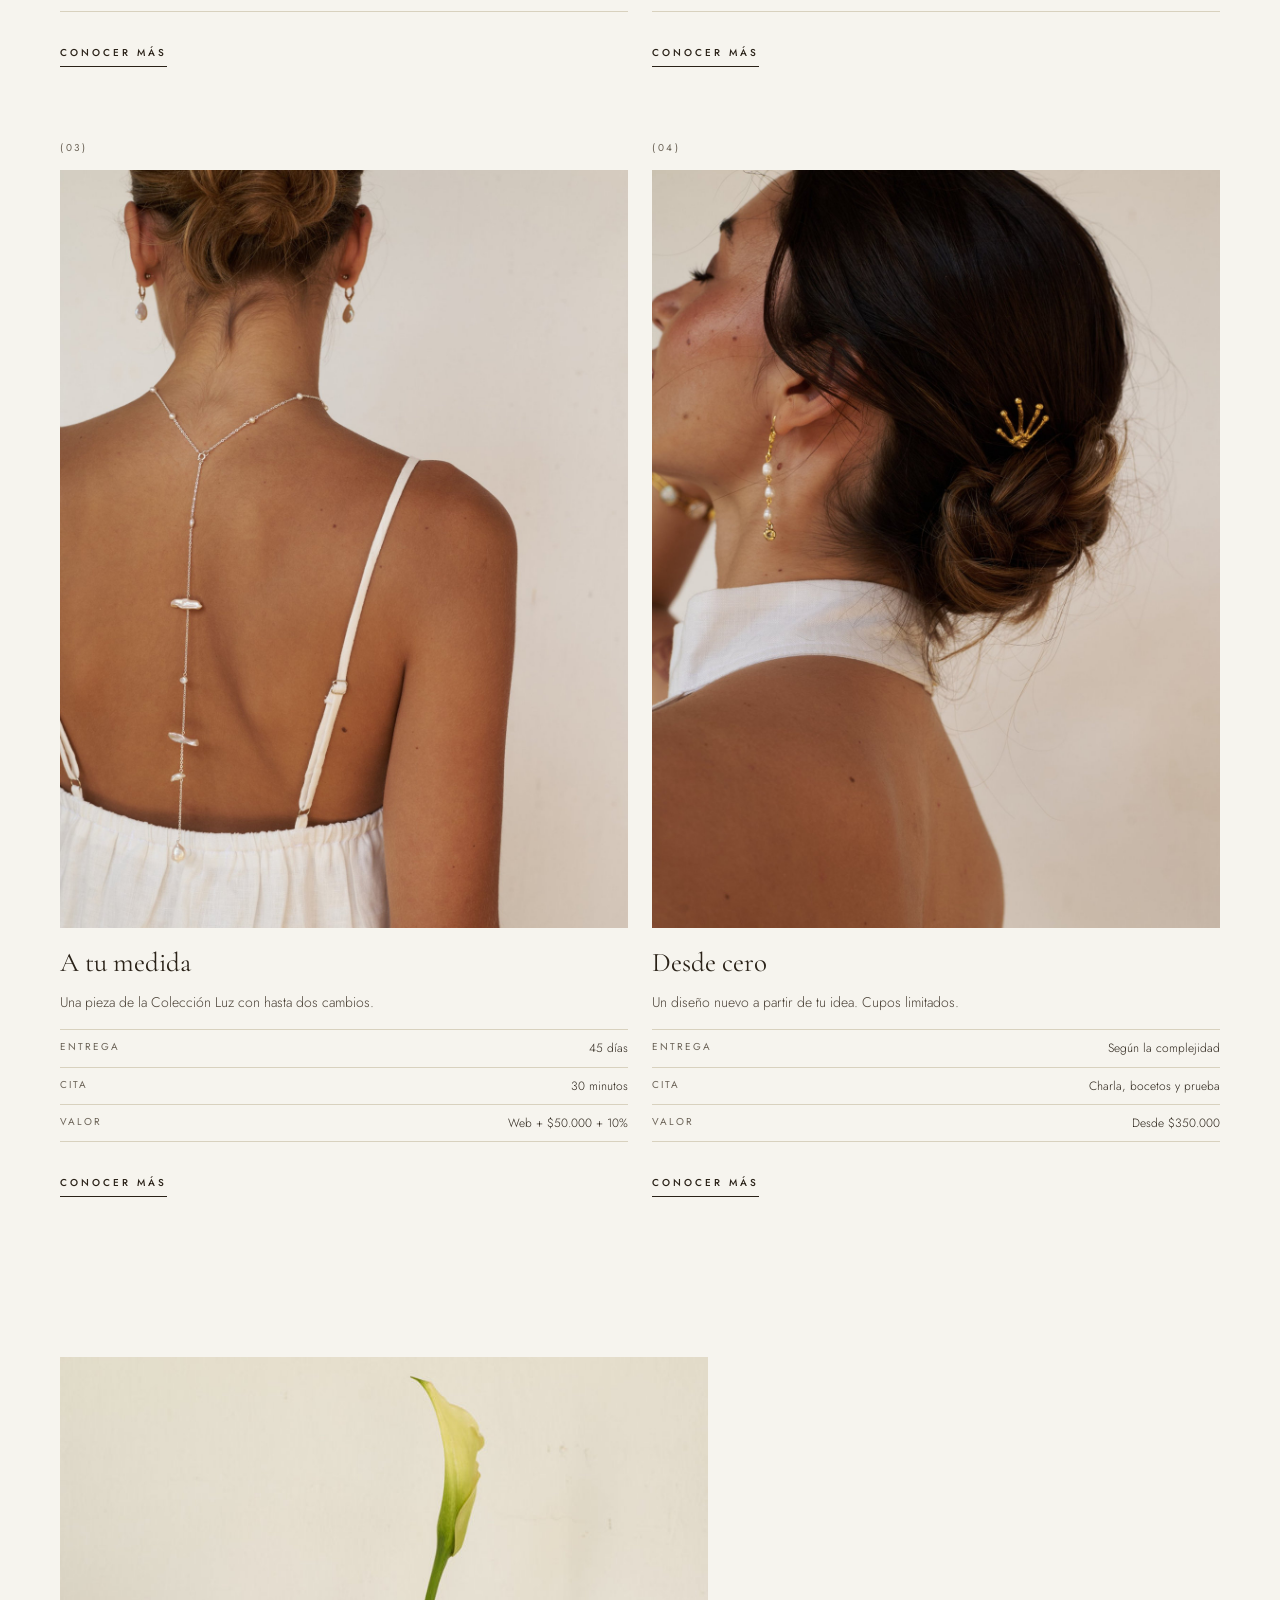
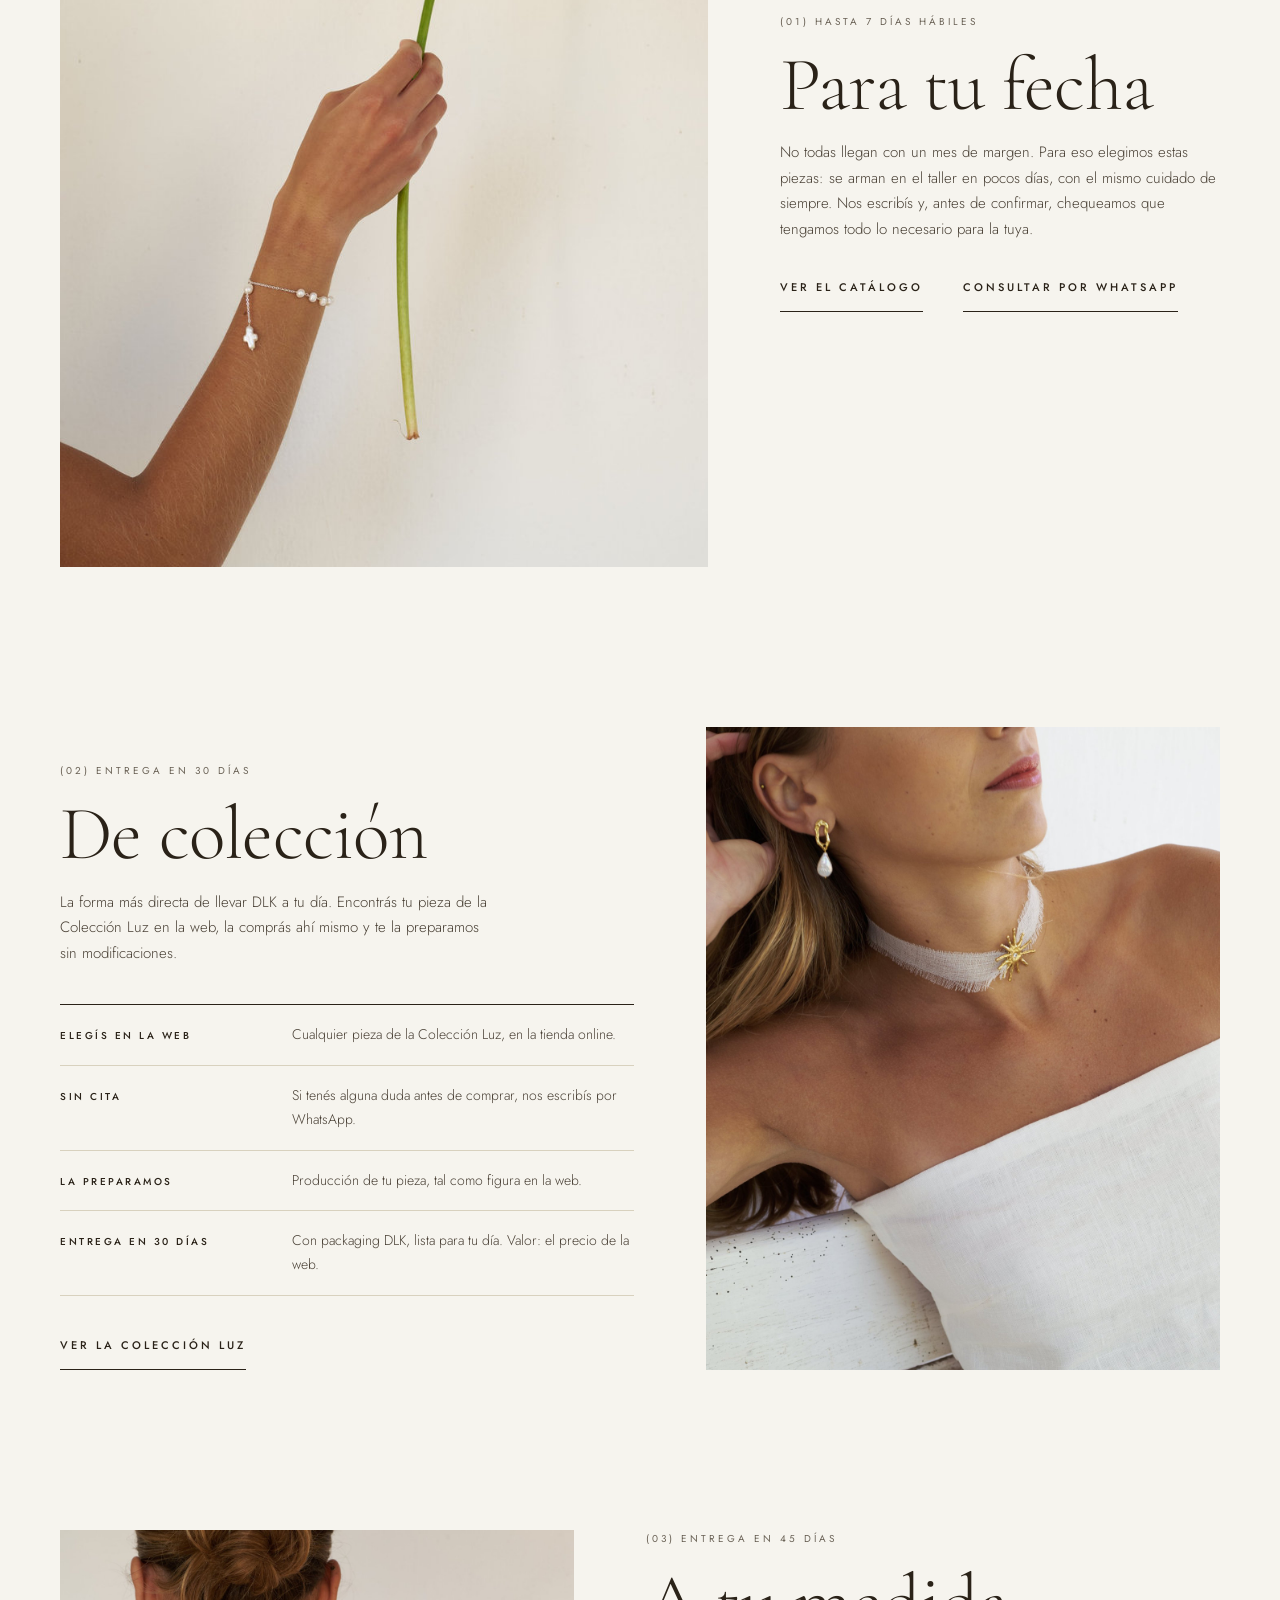
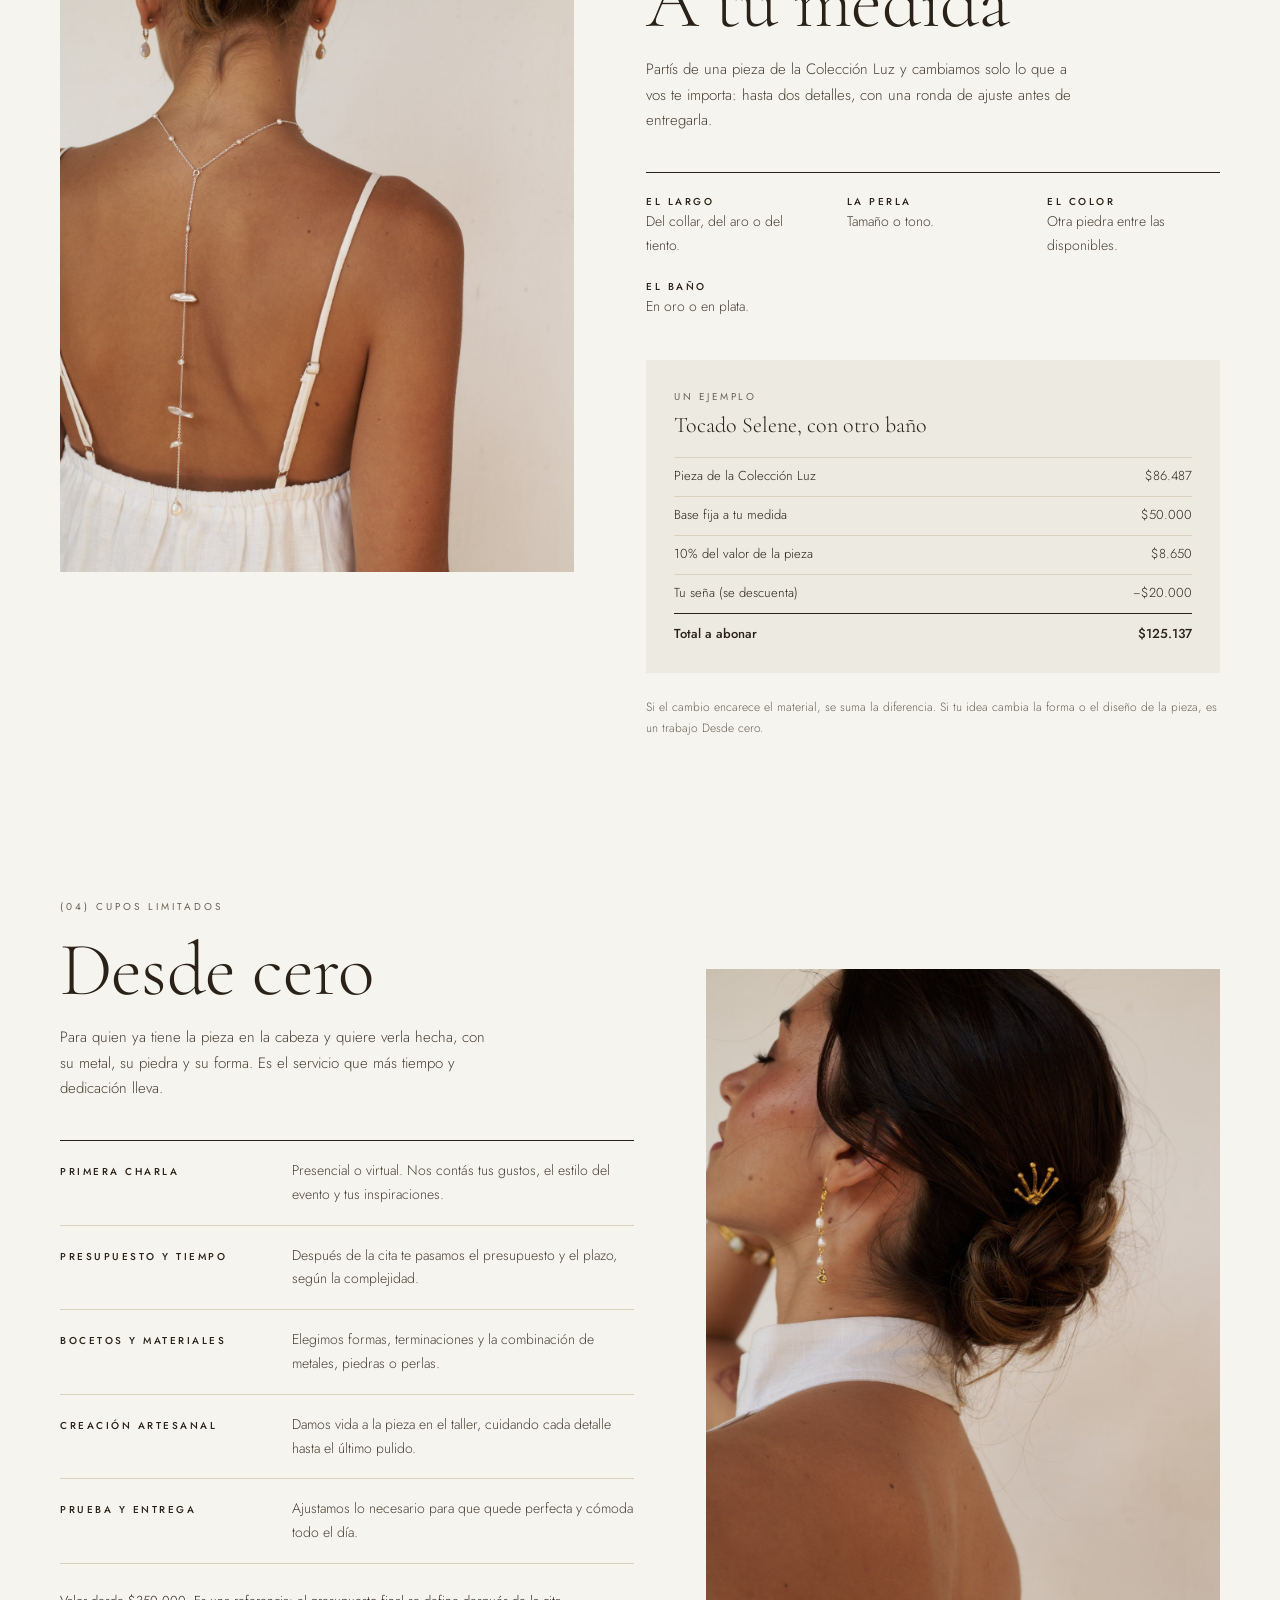
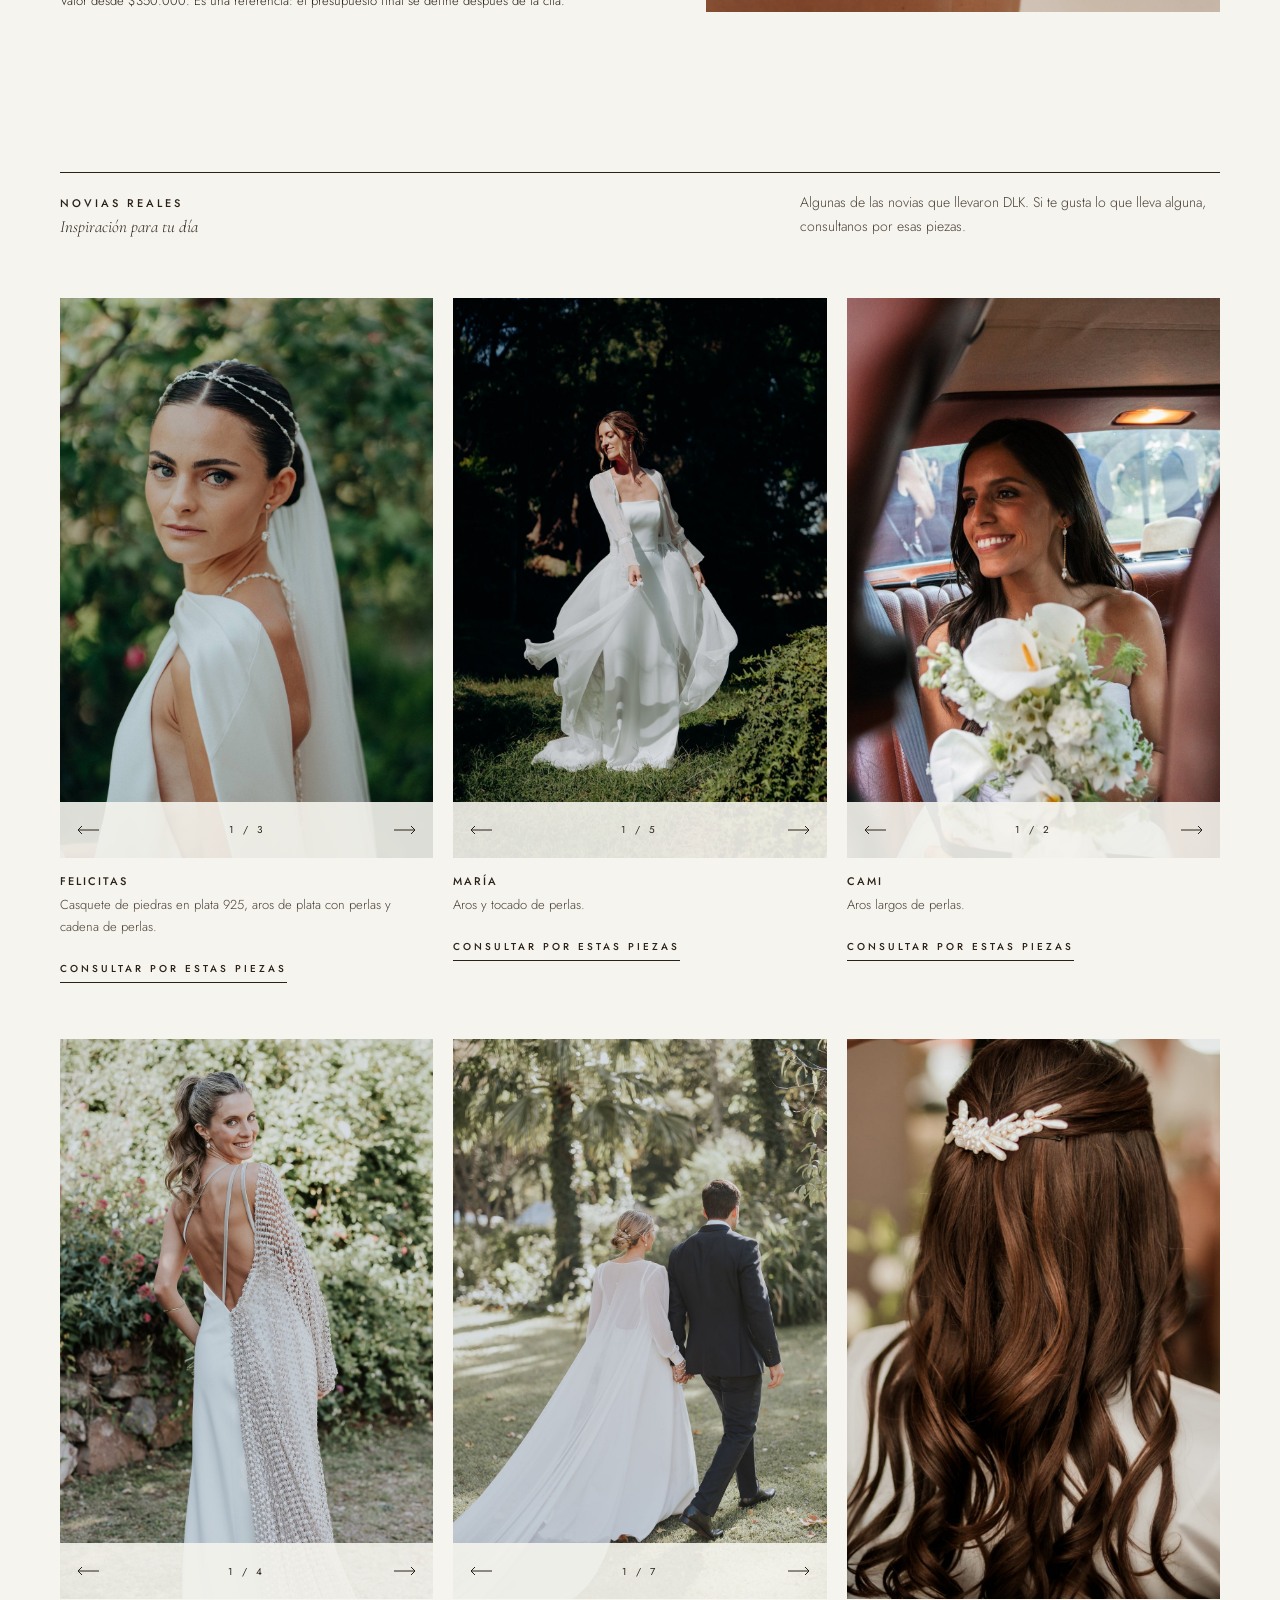
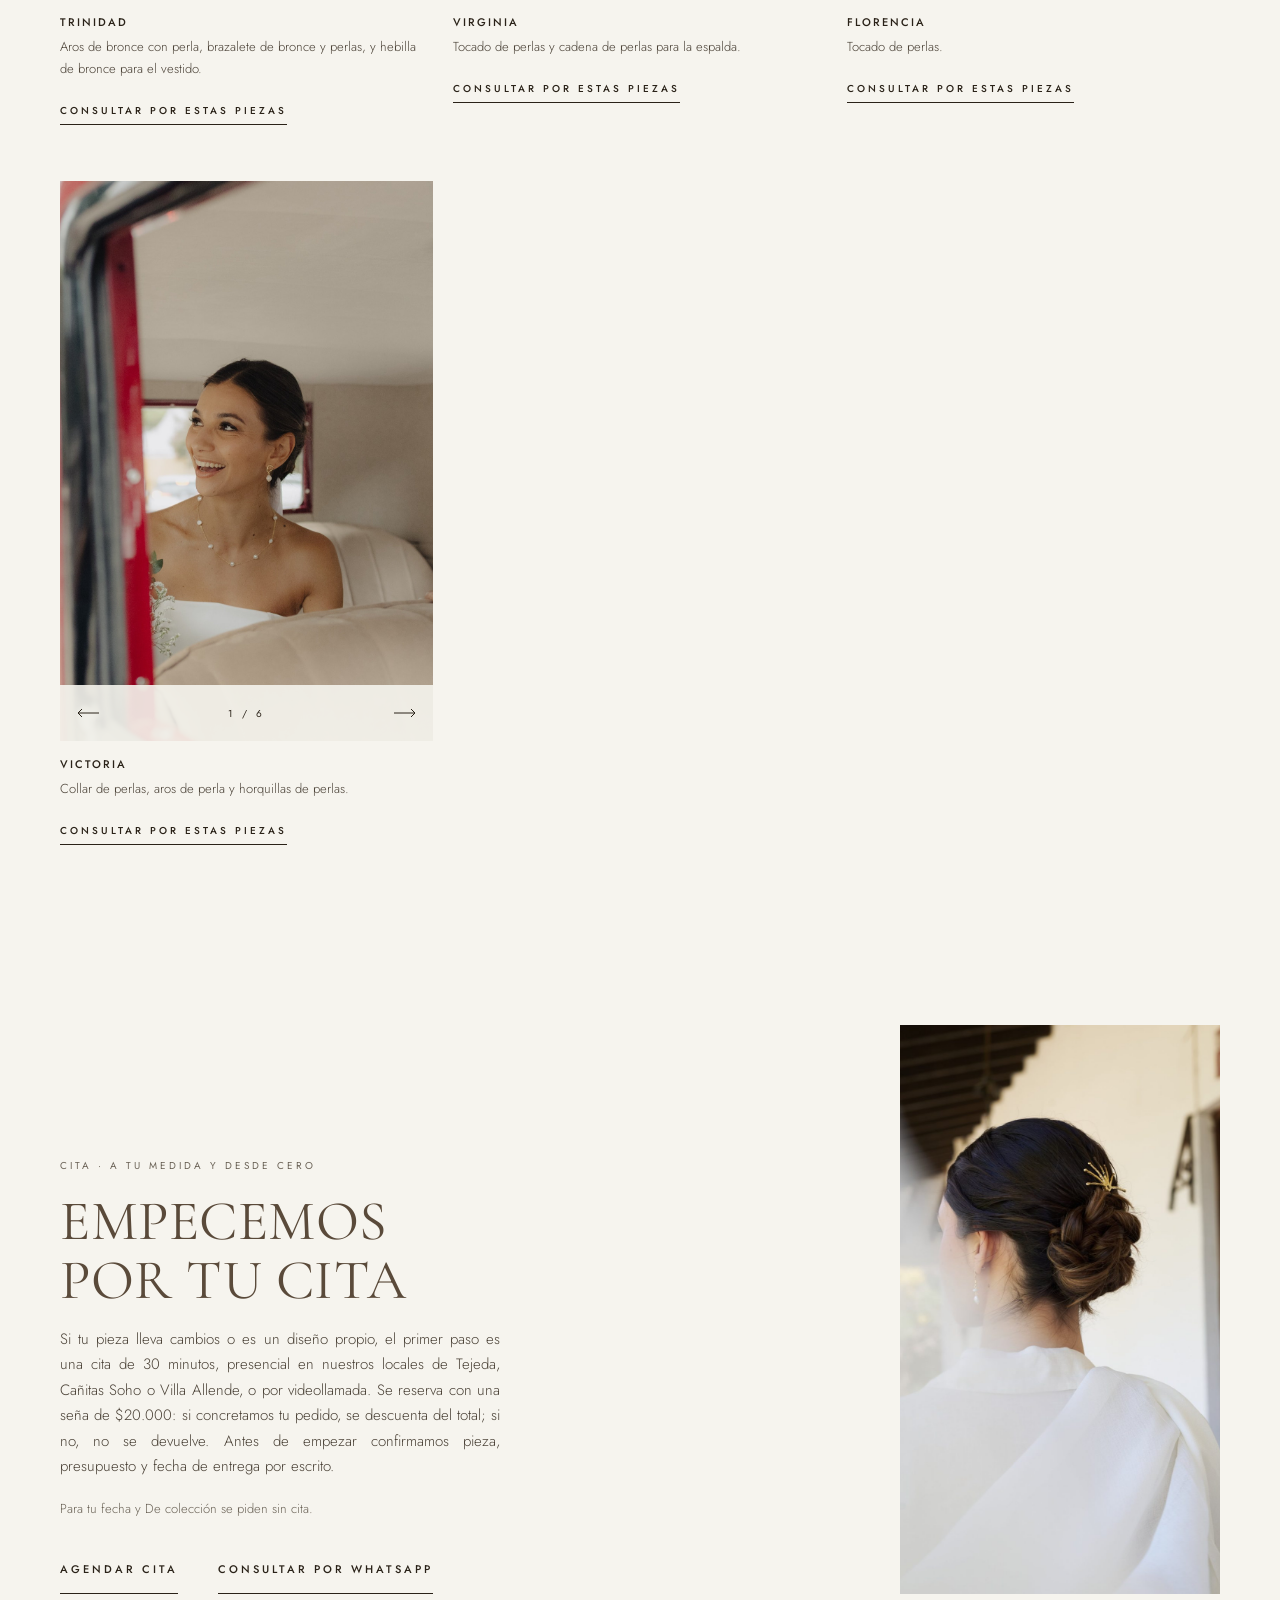
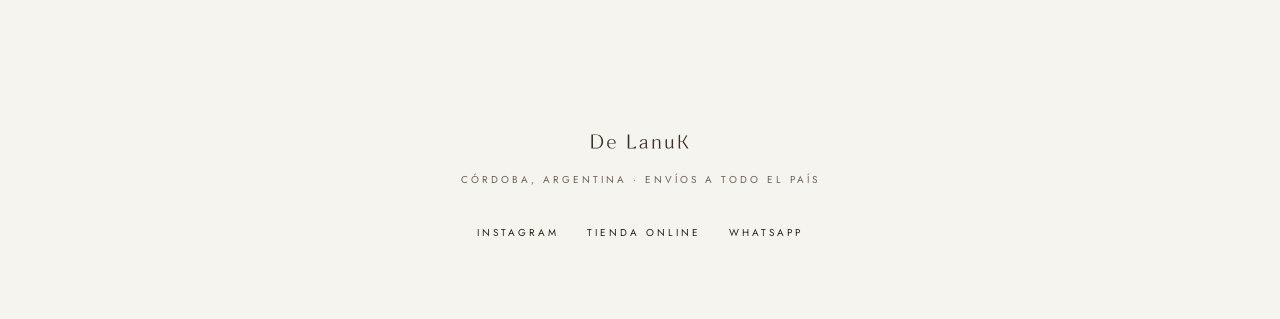
==== commit 7da81711: "A medida: los cuatro servicios de a dos (2 y 2) Co-Authored-By: Claude Fable 5.2 <noreply@anthropic." ====
--- a/v-yjnsfsrre/index.html
+++ b/v-yjnsfsrre/index.html
@@ -81,7 +81,7 @@
 <p style="margin: 0; max-width: 420px; font-size: 14px; color: #4A4136;">Cuanto más tuya es la pieza, más tiempo lleva. Cada servicio tiene su proceso, su precio y su plazo claros desde el primer día.</p>
 </div>
 
-<div style="display: grid; grid-template-columns: repeat(auto-fit, minmax(min(230px, 100%), 1fr)); gap: 48px 24px; padding-top: 56px;">
+<div style="display: grid; grid-template-columns: repeat(auto-fit, minmax(min(100%, max(260px, 34%)), 1fr)); gap: 72px 24px; padding-top: 56px;">
 
 <article style="display: flex; flex-direction: column; gap: 14px;">
 <div style="font-size: 10px; letter-spacing: 2.5px; color: #6B6357; font-weight: 400;">(01)</div>
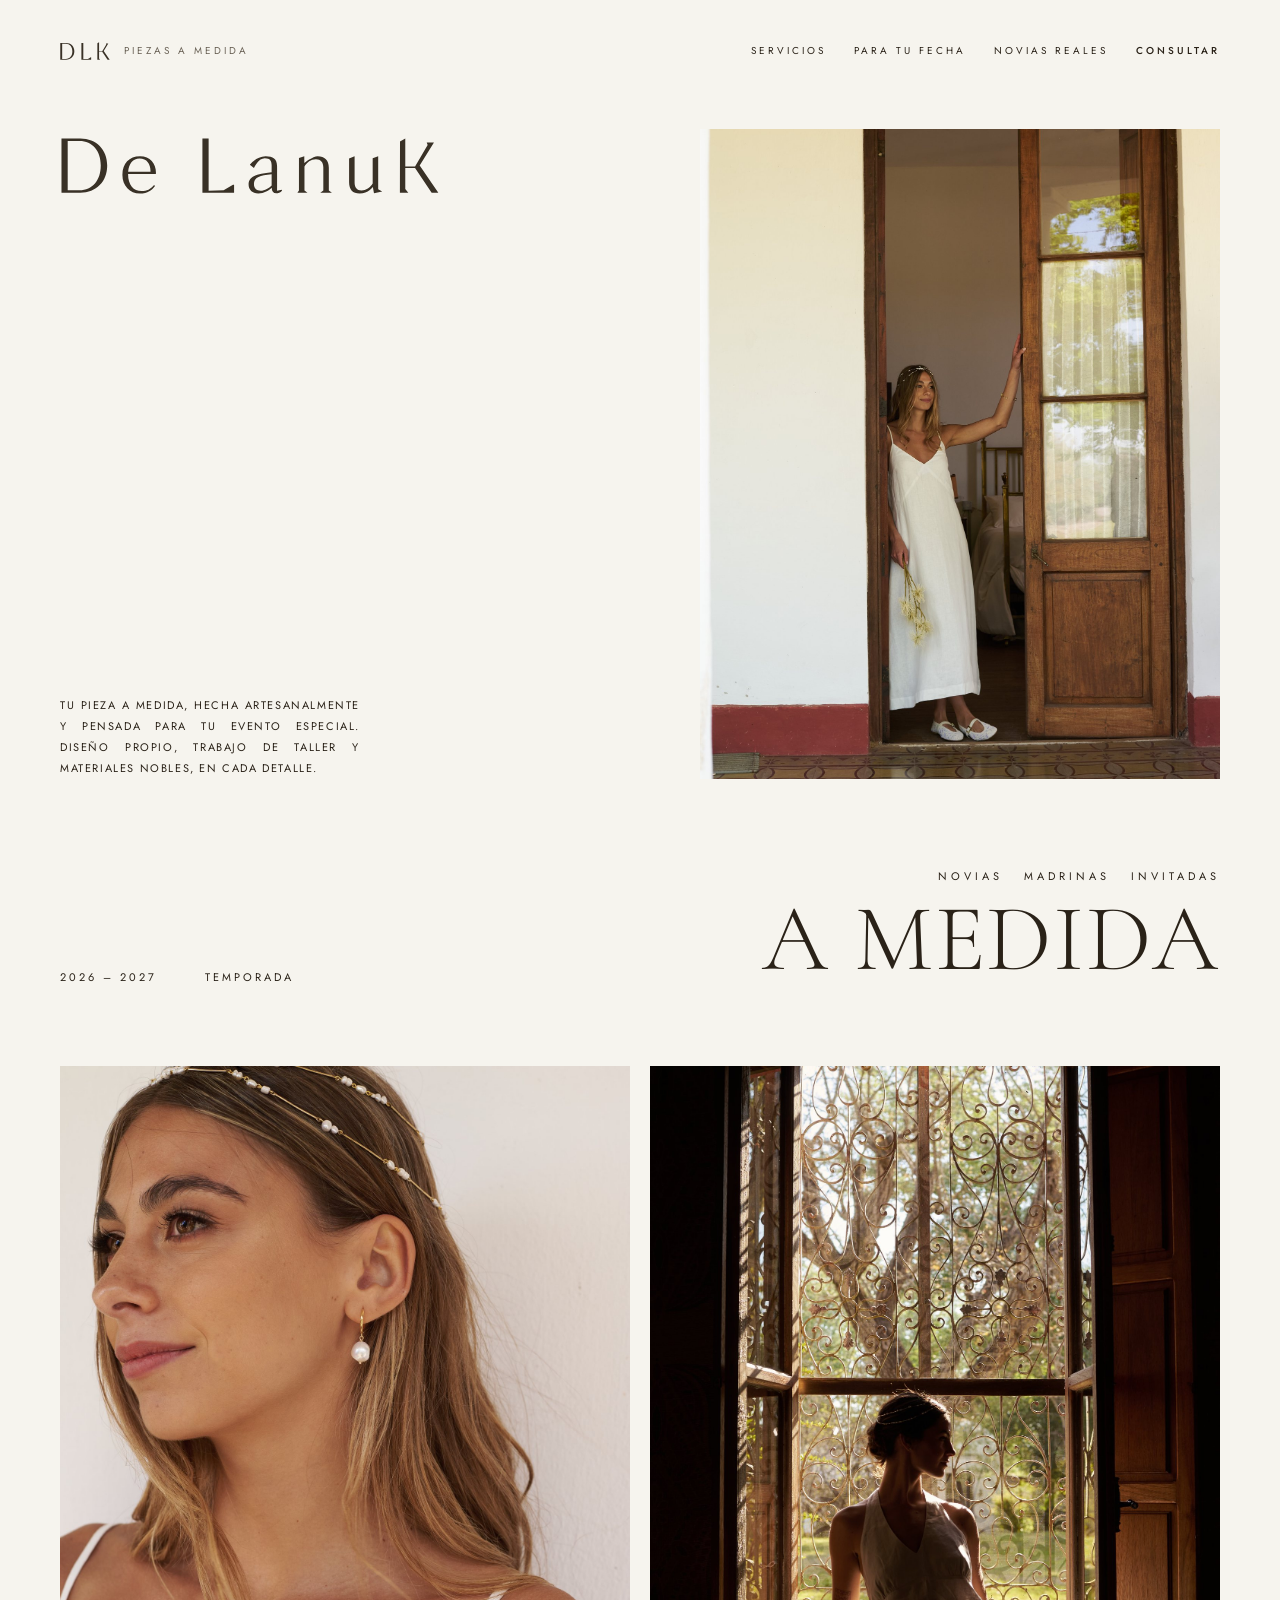
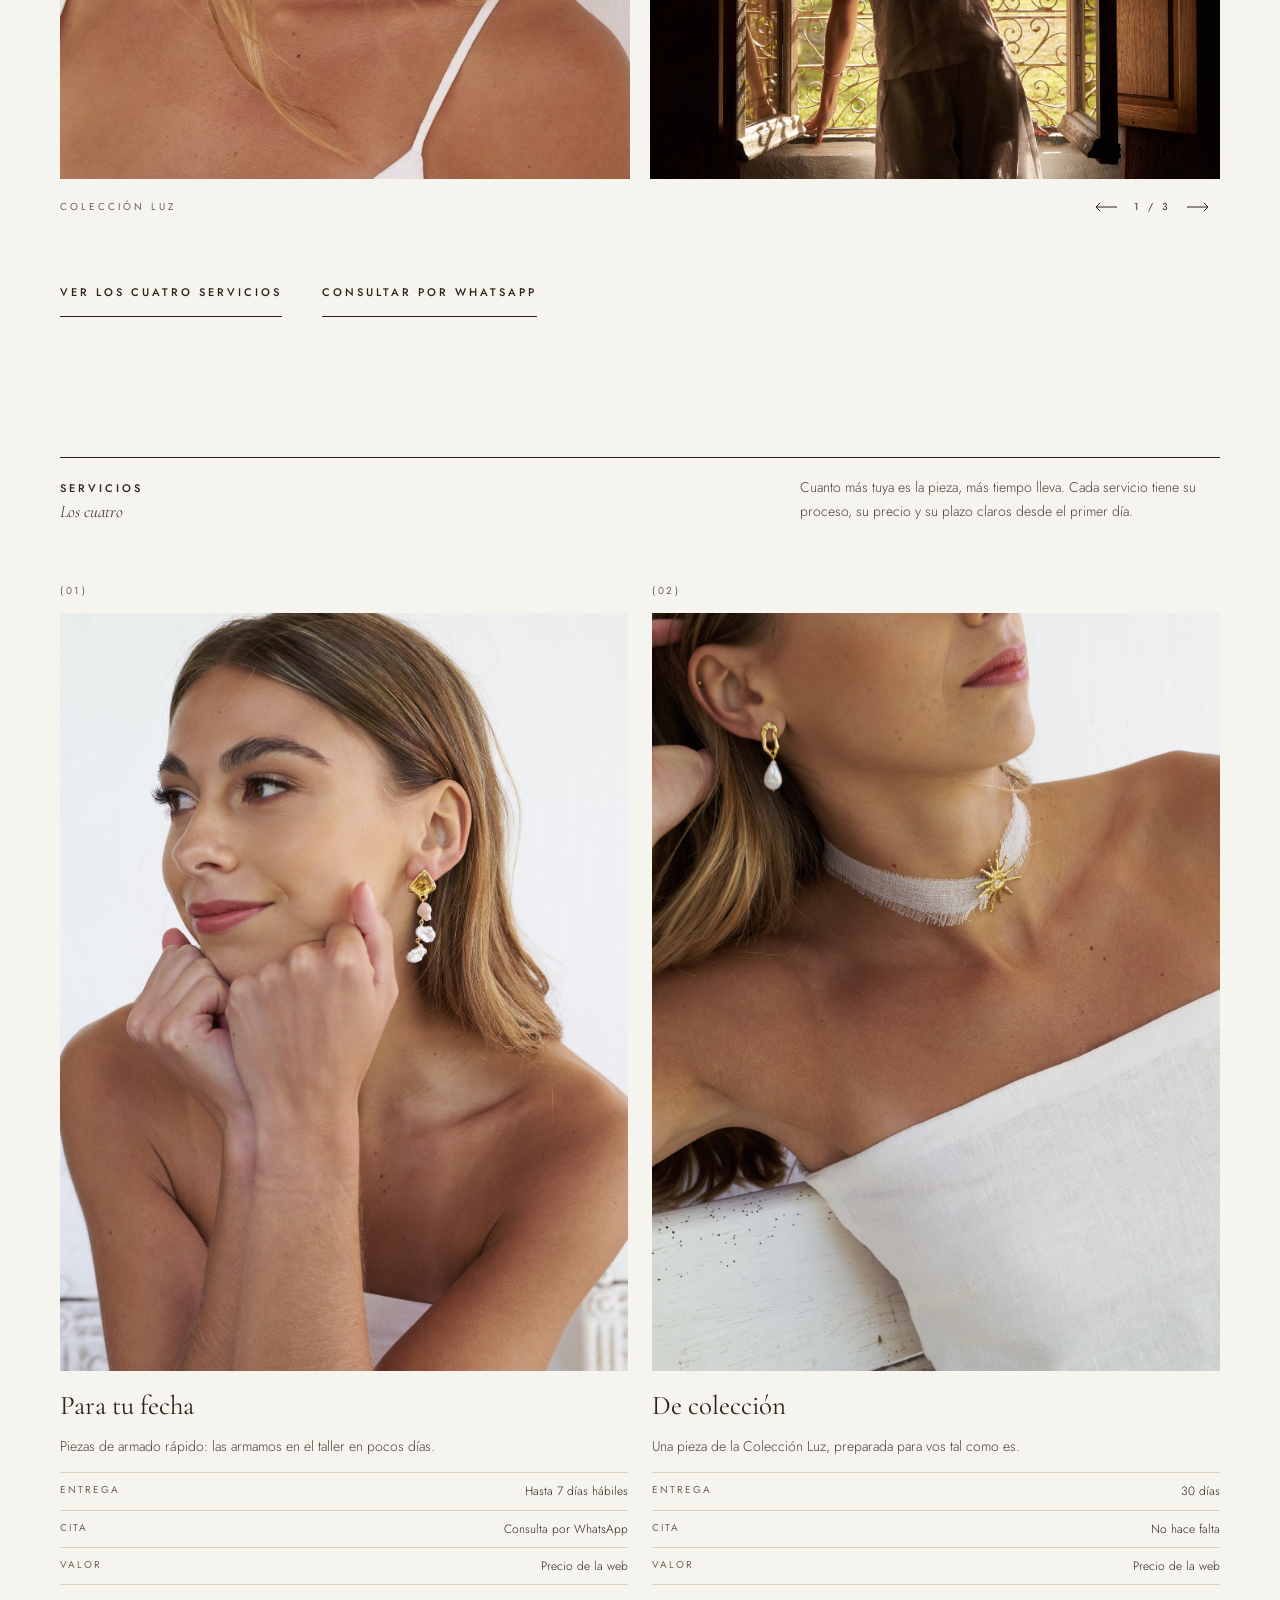
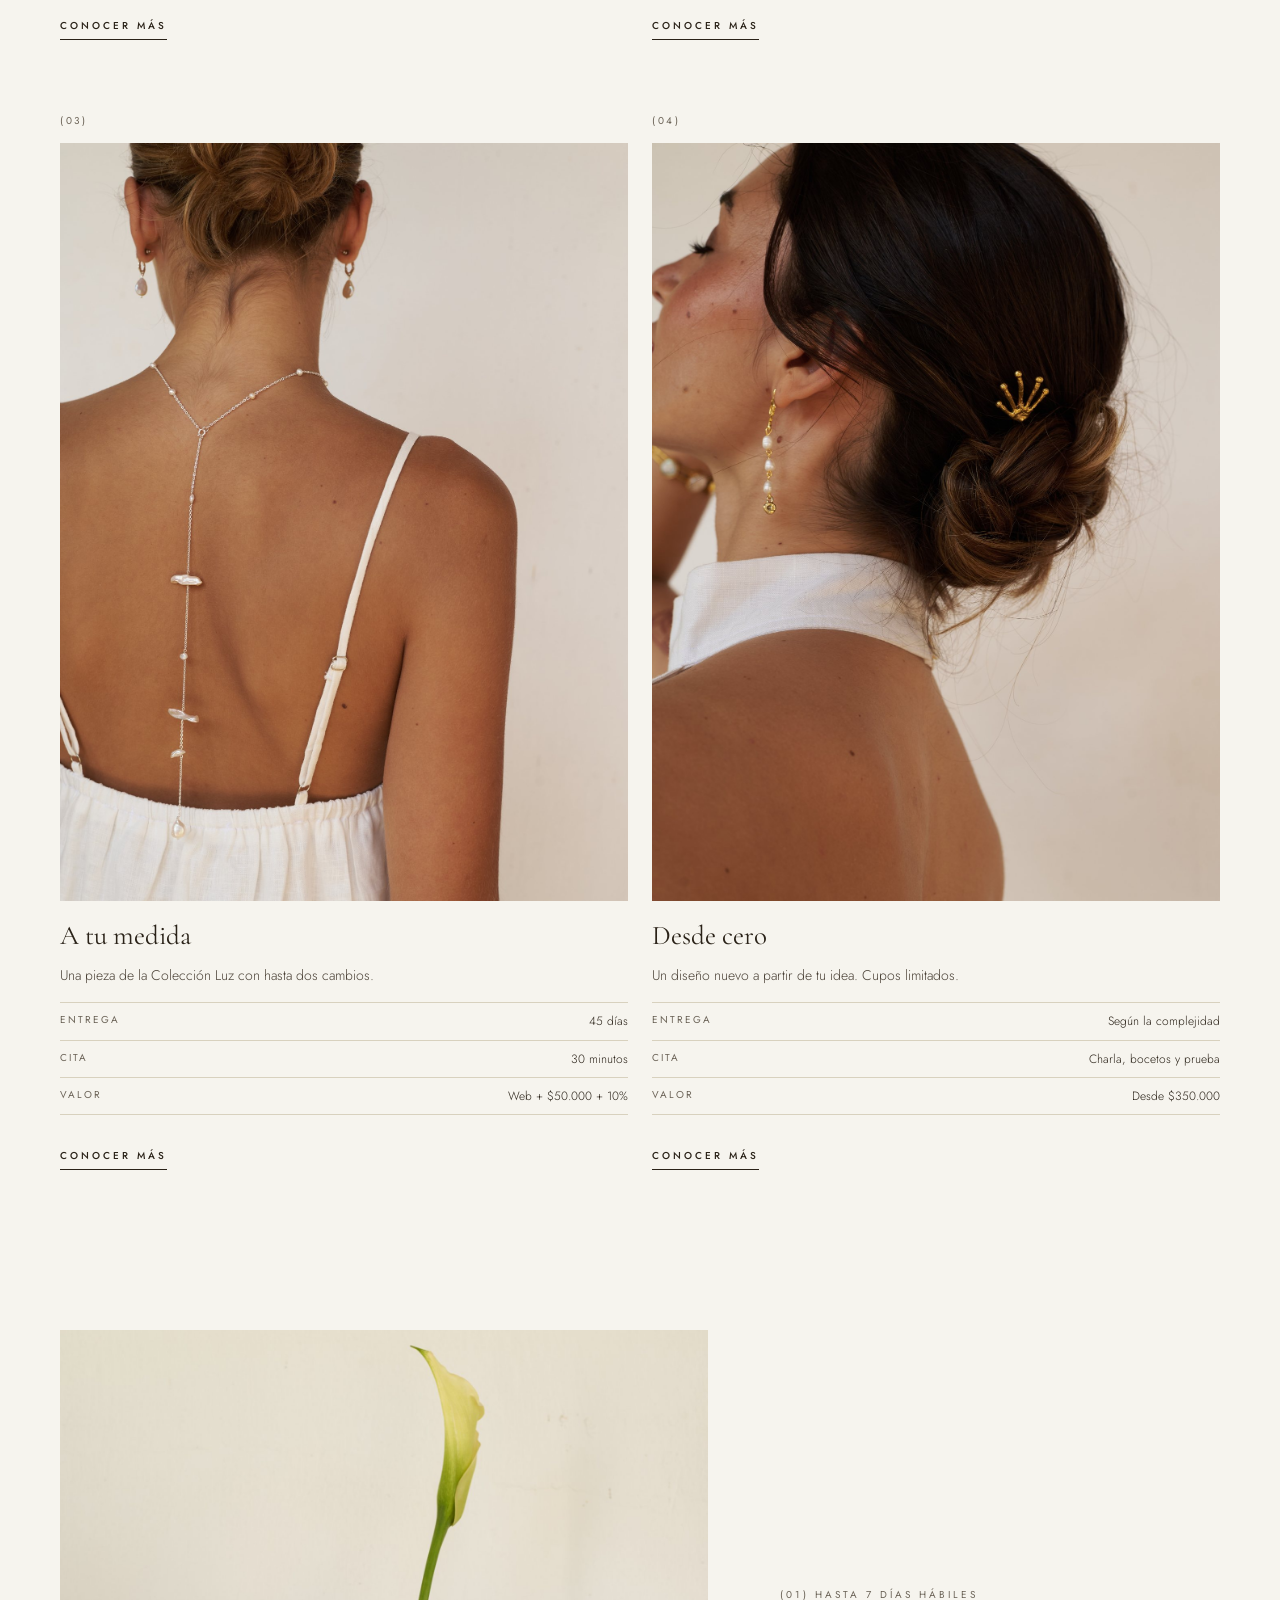
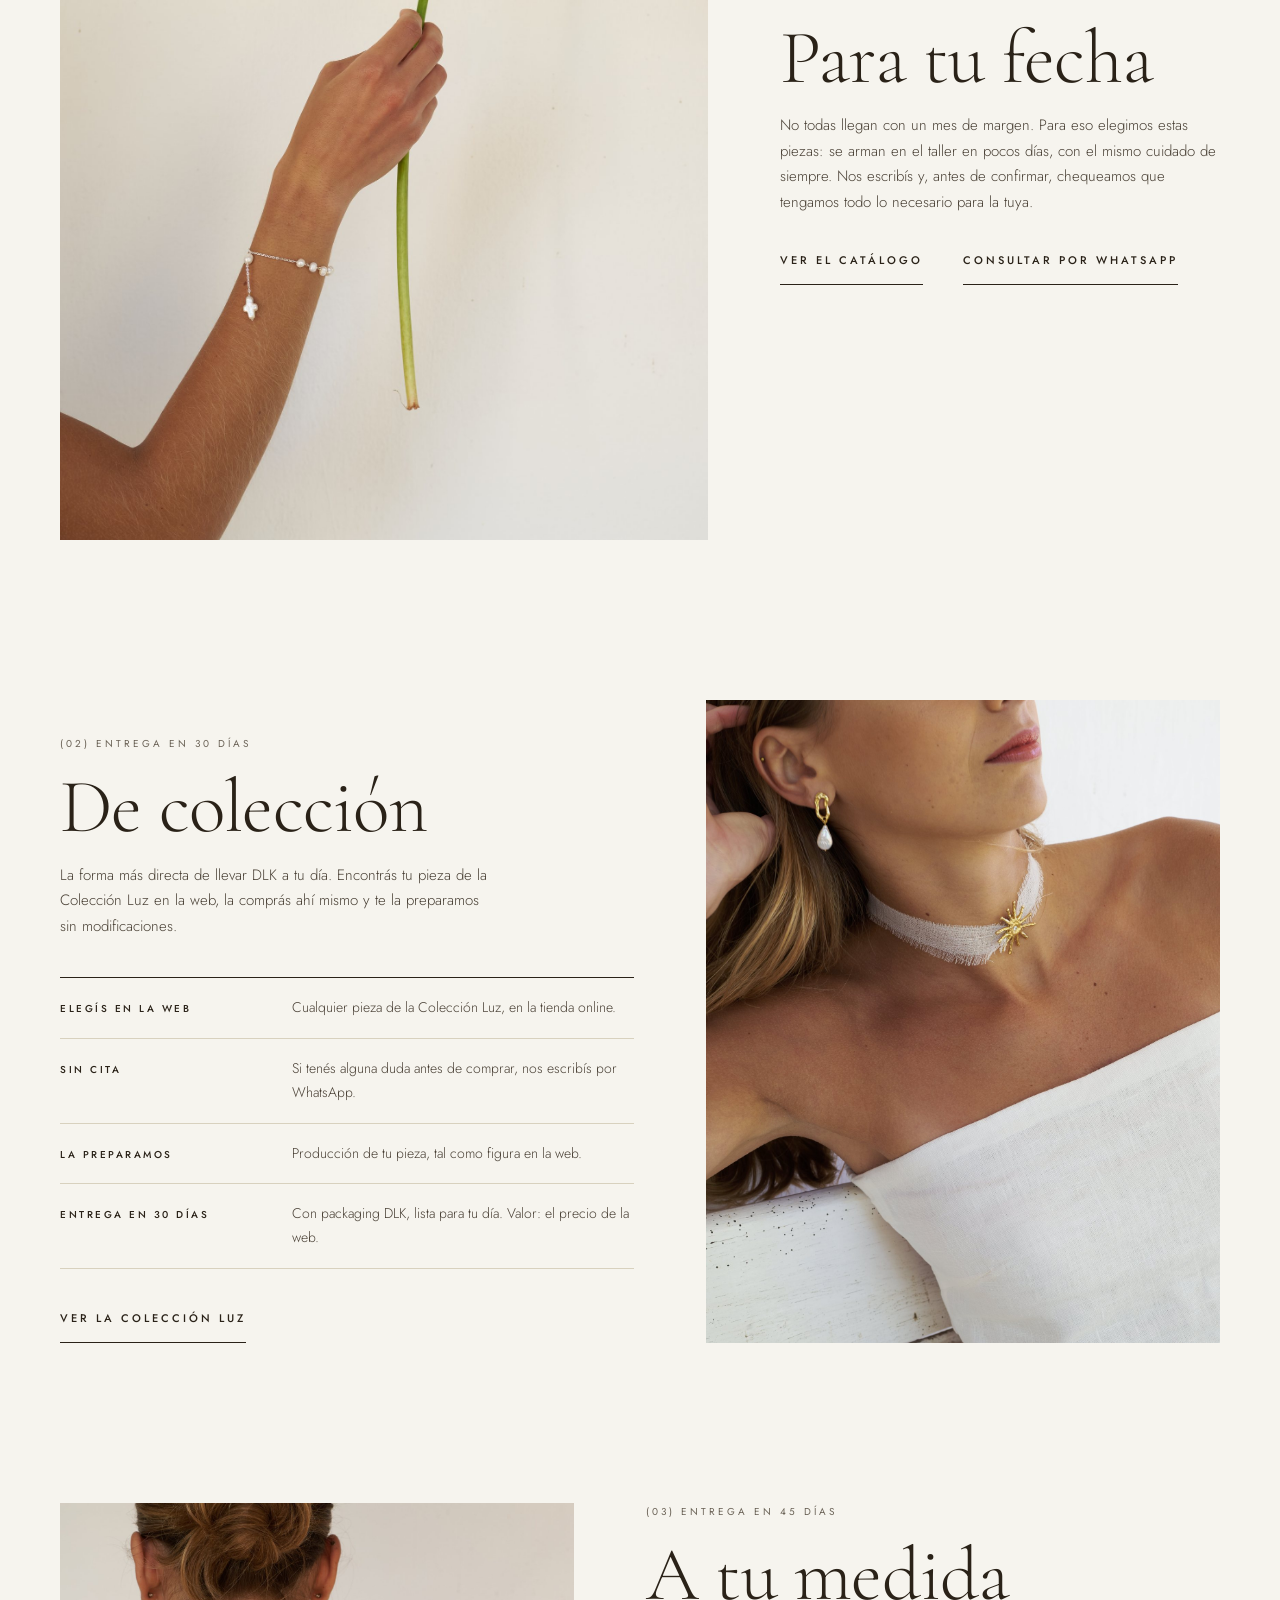
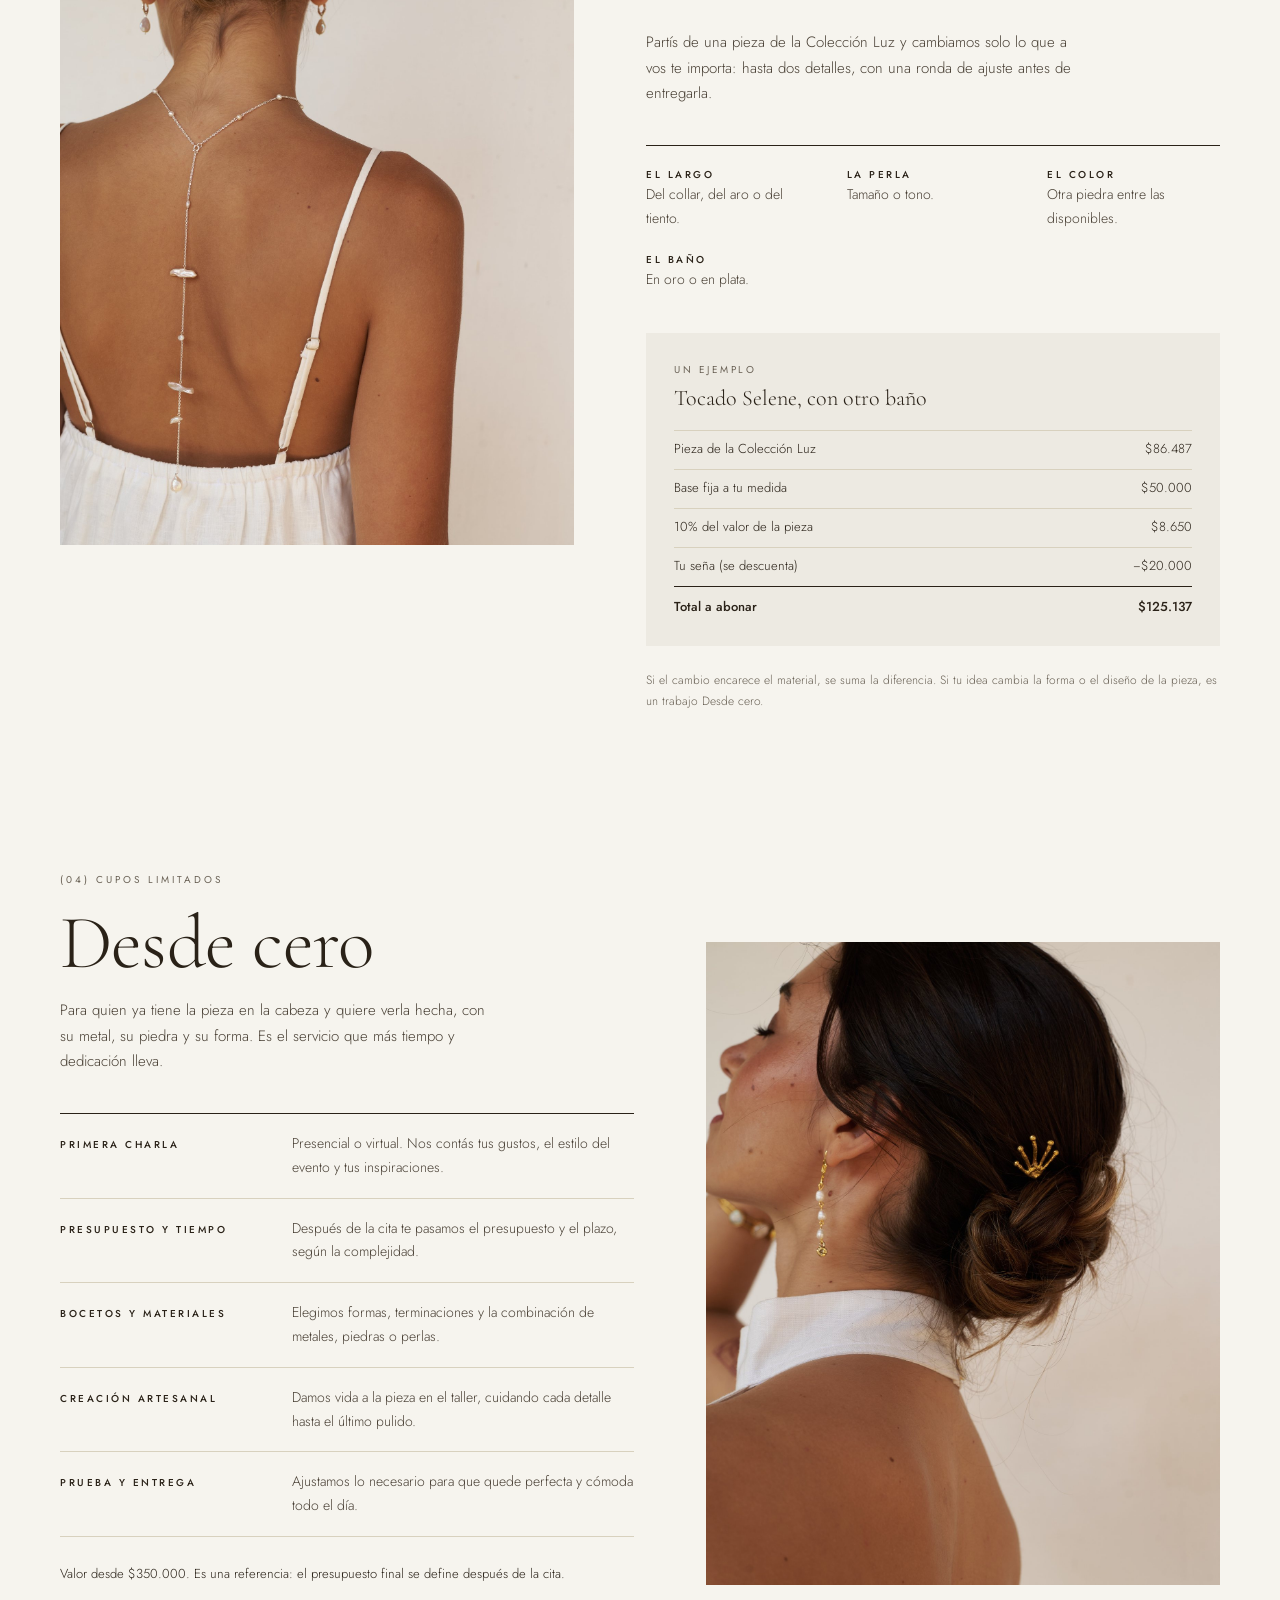
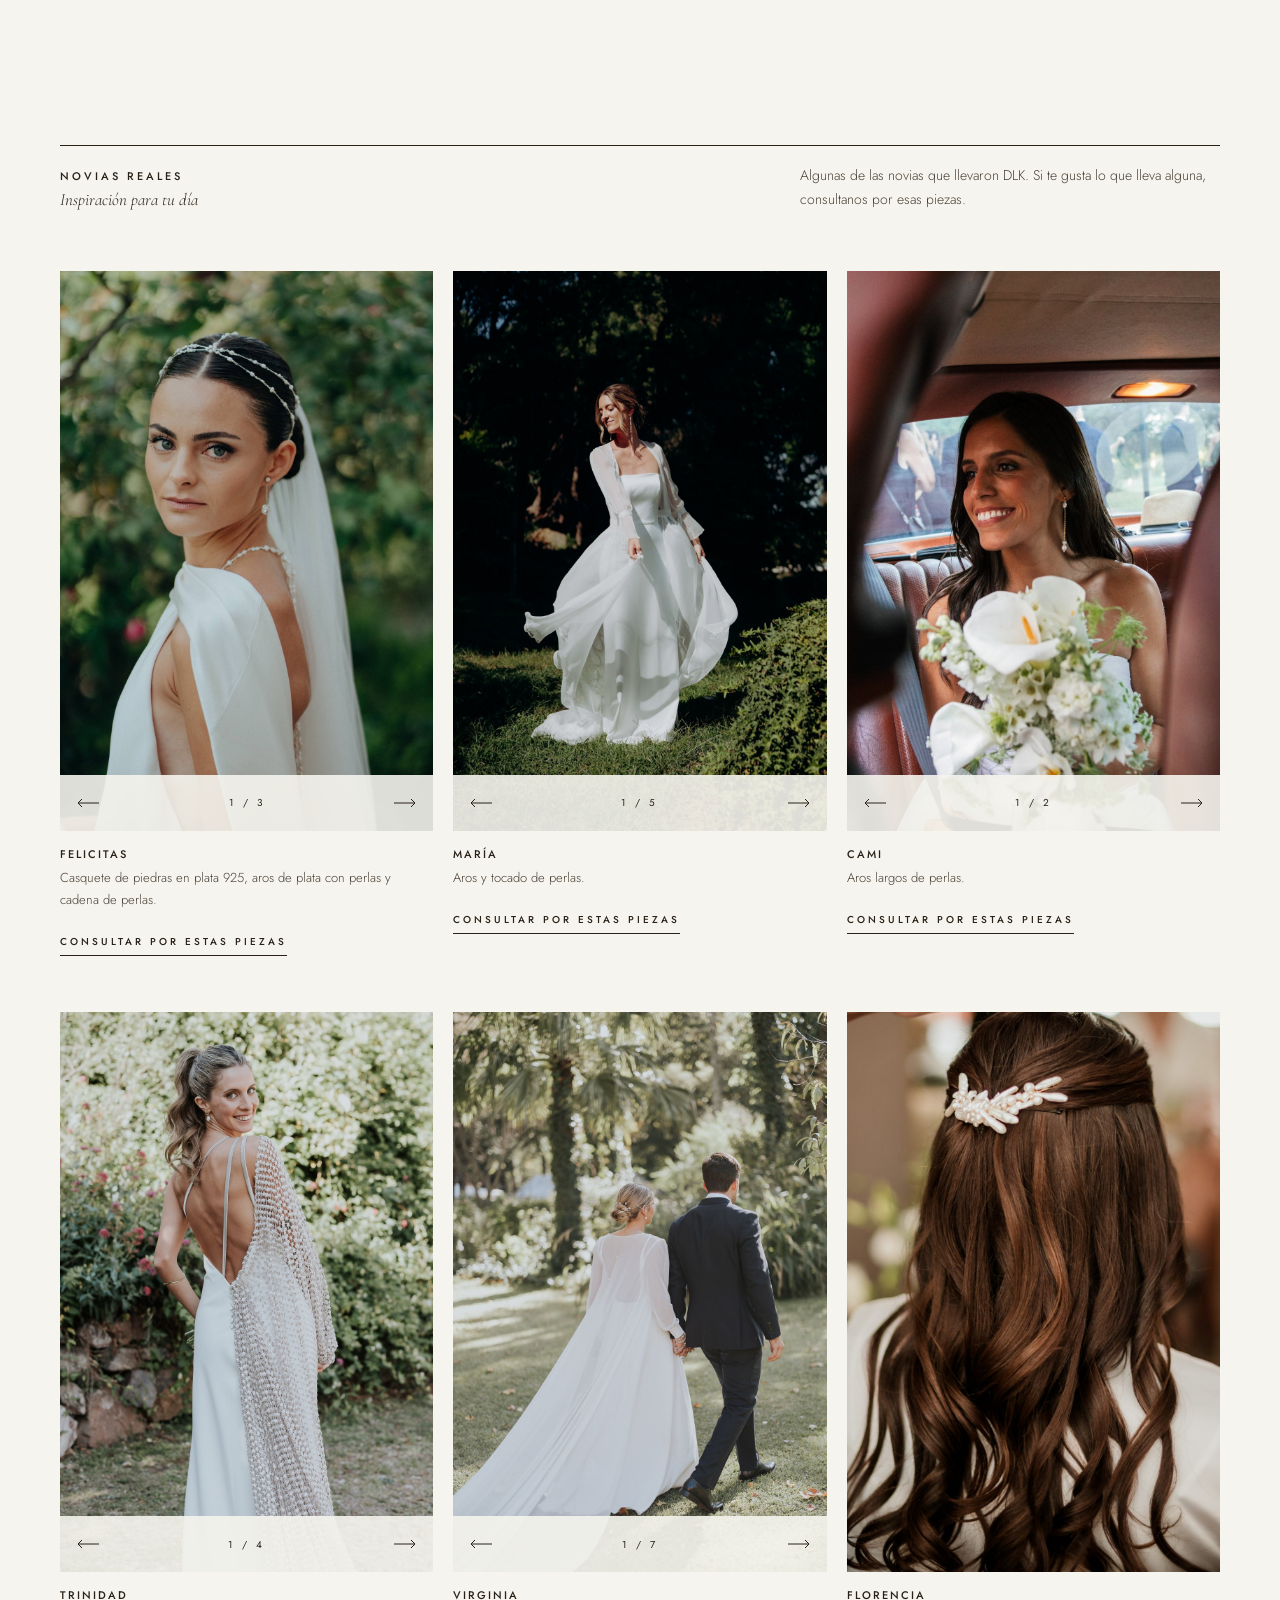
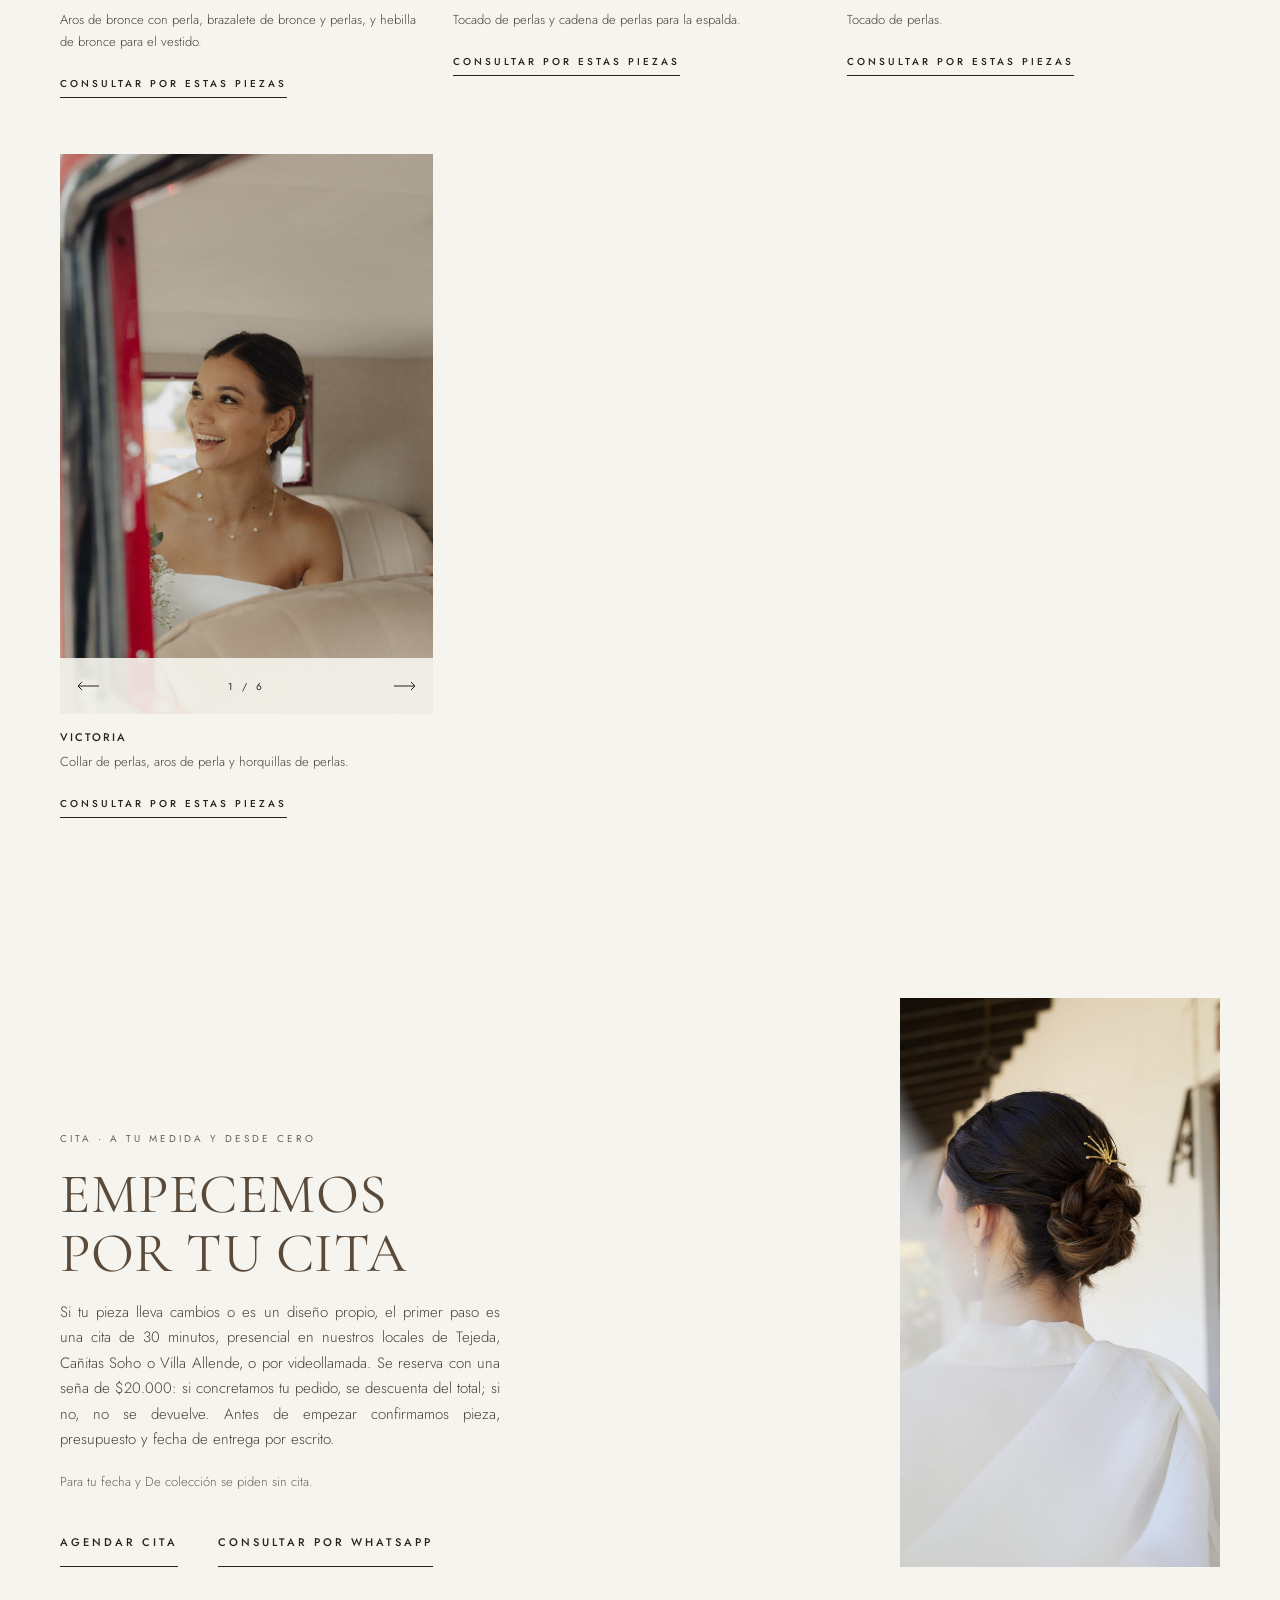
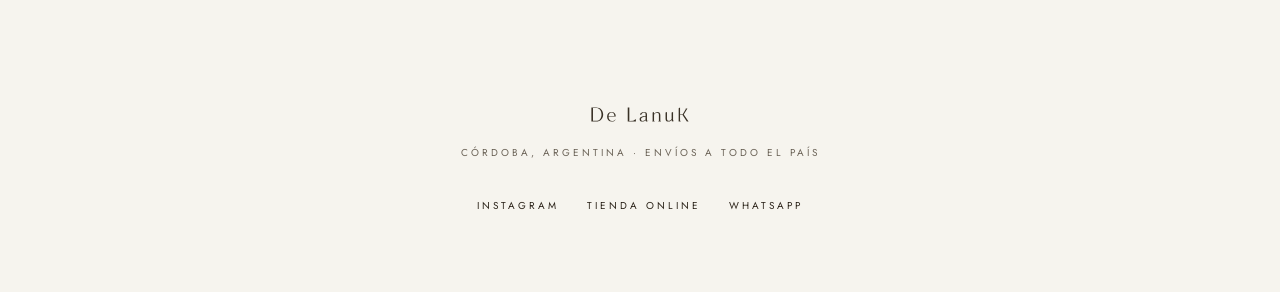
==== commit 5eb0860a: "A medida: nuevo texto de portada y sin pies de foto en las fotos grandes Co-Authored-By: Claude Fabl" ====
--- a/v-yjnsfsrre/index.html
+++ b/v-yjnsfsrre/index.html
@@ -44,7 +44,7 @@
 <div style="display: grid; grid-template-columns: repeat(auto-fit, minmax(min(300px, 100%), 1fr)); gap: 32px 48px; align-items: stretch;">
 <div style="display: flex; flex-direction: column; justify-content: space-between; gap: 40px;">
 <img src="img/f1523249a5fcb2e54a89eae8928cf41b.svg" alt="De LanuK" style="display: block; width: clamp(220px, 30vw, 380px); max-width: 100%; height: auto; margin-top: 8px;">
-<p style="margin: 0; max-width: 300px; font-size: 11px; line-height: 1.9; letter-spacing: 1.6px; text-transform: uppercase; font-weight: 400; text-align: justify;">Una pieza armada en pocos días, una de nuestra colección de novias tal como es, una ajustada a tu gusto o un diseño que creamos juntas. Hecha a mano en Córdoba.</p>
+<p style="margin: 0; max-width: 300px; font-size: 11px; line-height: 1.9; letter-spacing: 1.6px; text-transform: uppercase; font-weight: 400; text-align: justify;">Tu pieza a medida, hecha artesanalmente y pensada para tu evento especial. Diseño propio, trabajo de taller y materiales nobles, en cada detalle.</p>
 </div>
 <div style="justify-self: end; width: 100%; max-width: 520px; aspect-ratio: 4 / 5; overflow: hidden; background: #E7E1D0;"><img class="ph" src="img/f70f959e14a320c5c825ee7a6da3b7e1.jpg" alt="Novia en la puerta con vincha de perlas"></div>
 </div>
@@ -58,8 +58,8 @@
 </div>
 
 <div style="display: grid; grid-template-columns: repeat(auto-fit, minmax(min(300px, 100%), 1fr)); gap: 20px;">
-<figure style="margin: 0;"><div style="aspect-ratio: 4 / 5; overflow: hidden; background: #E7E1D0;"><img class="ph" loading="lazy" data-slot="0" src="img/857438a7a02022c31e4b03cb0e3d1206.jpg" alt="Vincha de perlas y aro de perla"></div><figcaption style="padding-top: 10px; font-size: 10px; letter-spacing: 2.5px; text-transform: uppercase; color: #6B6357; font-weight: 400;" data-cap="0">Vincha y aro de perla</figcaption></figure>
-<figure style="margin: 0;"><div style="aspect-ratio: 4 / 5; overflow: hidden; background: #E7E1D0;"><img class="ph" loading="lazy" data-slot="1" src="img/3926fab5cc9ddb657791ddd7d5815b52.jpg" alt="Novia en la ventana a contraluz"></div><figcaption style="padding-top: 10px; font-size: 10px; letter-spacing: 2.5px; text-transform: uppercase; color: #6B6357; font-weight: 400;" data-cap="1">En la ventana</figcaption></figure>
+<figure style="margin: 0;"><div style="aspect-ratio: 4 / 5; overflow: hidden; background: #E7E1D0;"><img class="ph" loading="lazy" data-slot="0" src="img/857438a7a02022c31e4b03cb0e3d1206.jpg" alt="Vincha de perlas y aro de perla"></div></figure>
+<figure style="margin: 0;"><div style="aspect-ratio: 4 / 5; overflow: hidden; background: #E7E1D0;"><img class="ph" loading="lazy" data-slot="1" src="img/3926fab5cc9ddb657791ddd7d5815b52.jpg" alt="Novia en la ventana a contraluz"></div></figure>
 </div>
 <div style="display: flex; align-items: center; justify-content: flex-end; gap: 6px; padding-top: 6px;">
 <span style="margin-right: auto; font-size: 10px; letter-spacing: 3px; text-transform: uppercase; color: #6B6357; font-weight: 400;">Colección Luz</span>
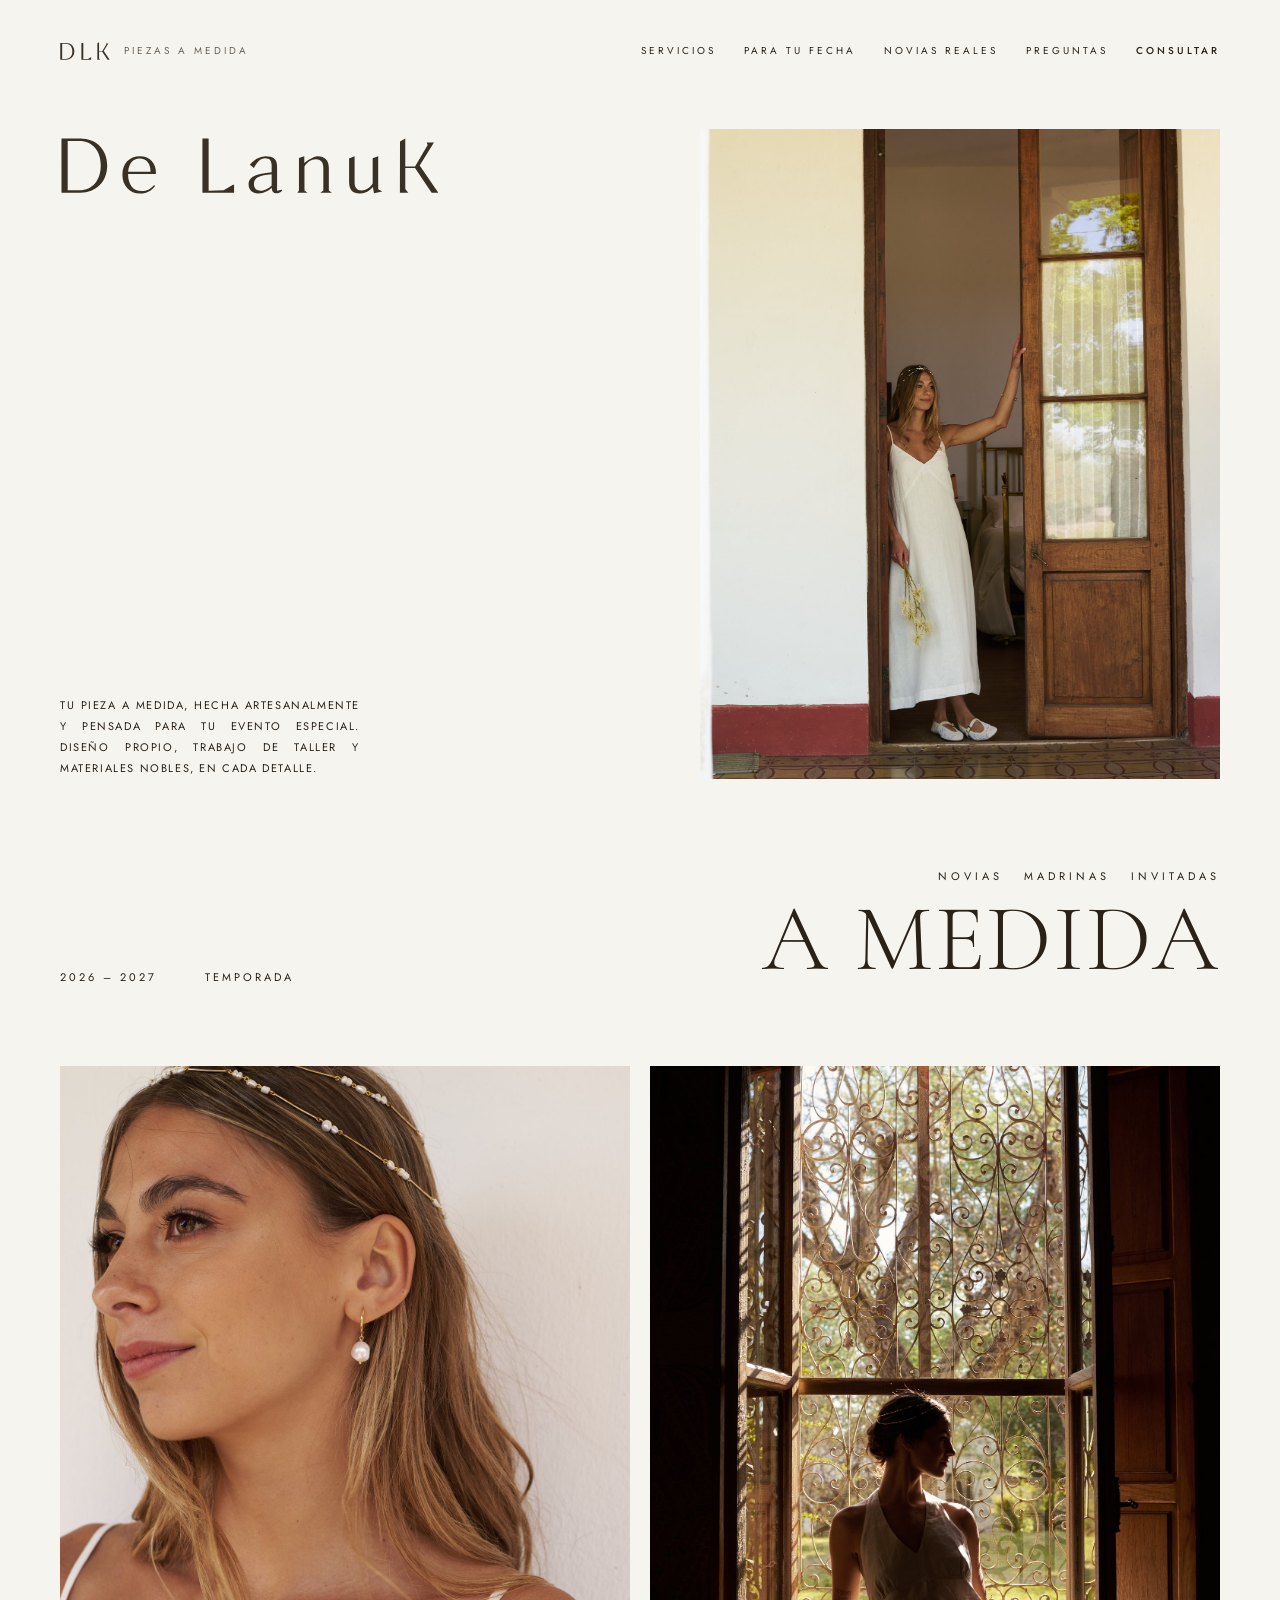
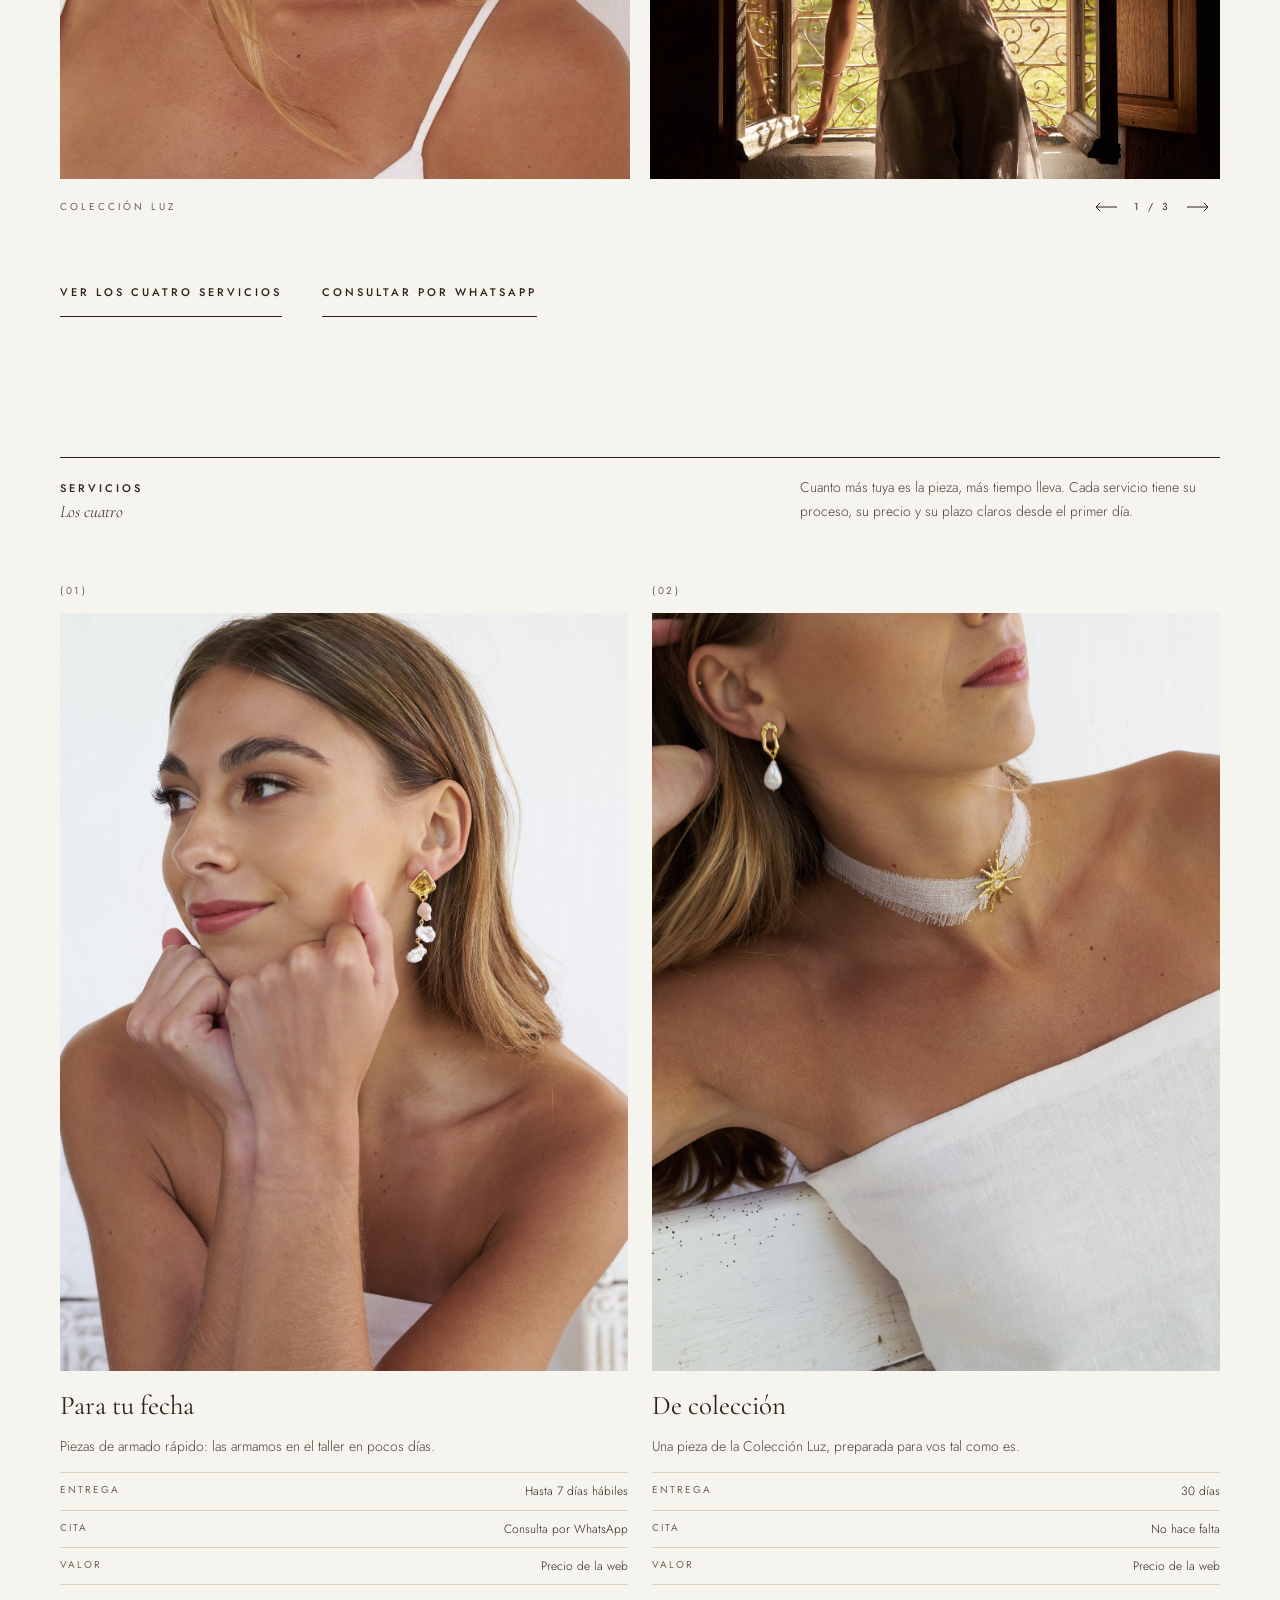
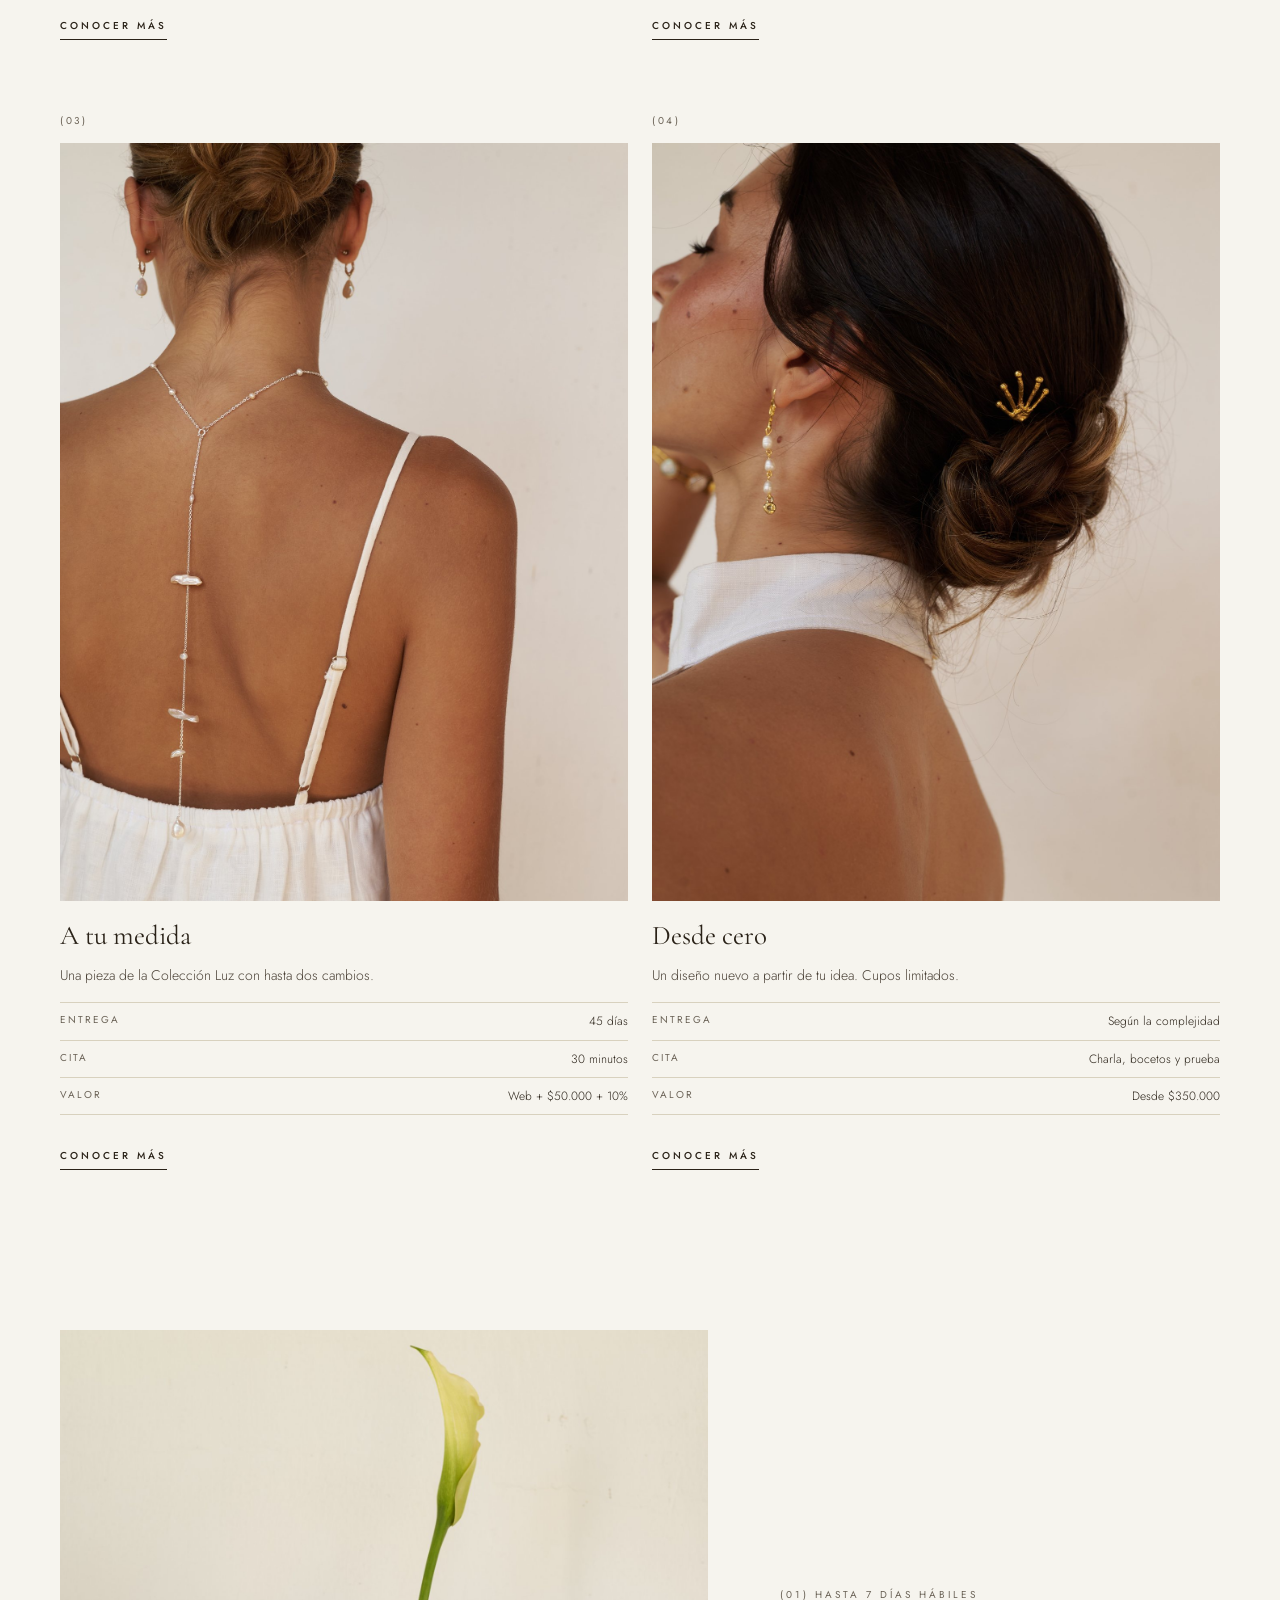
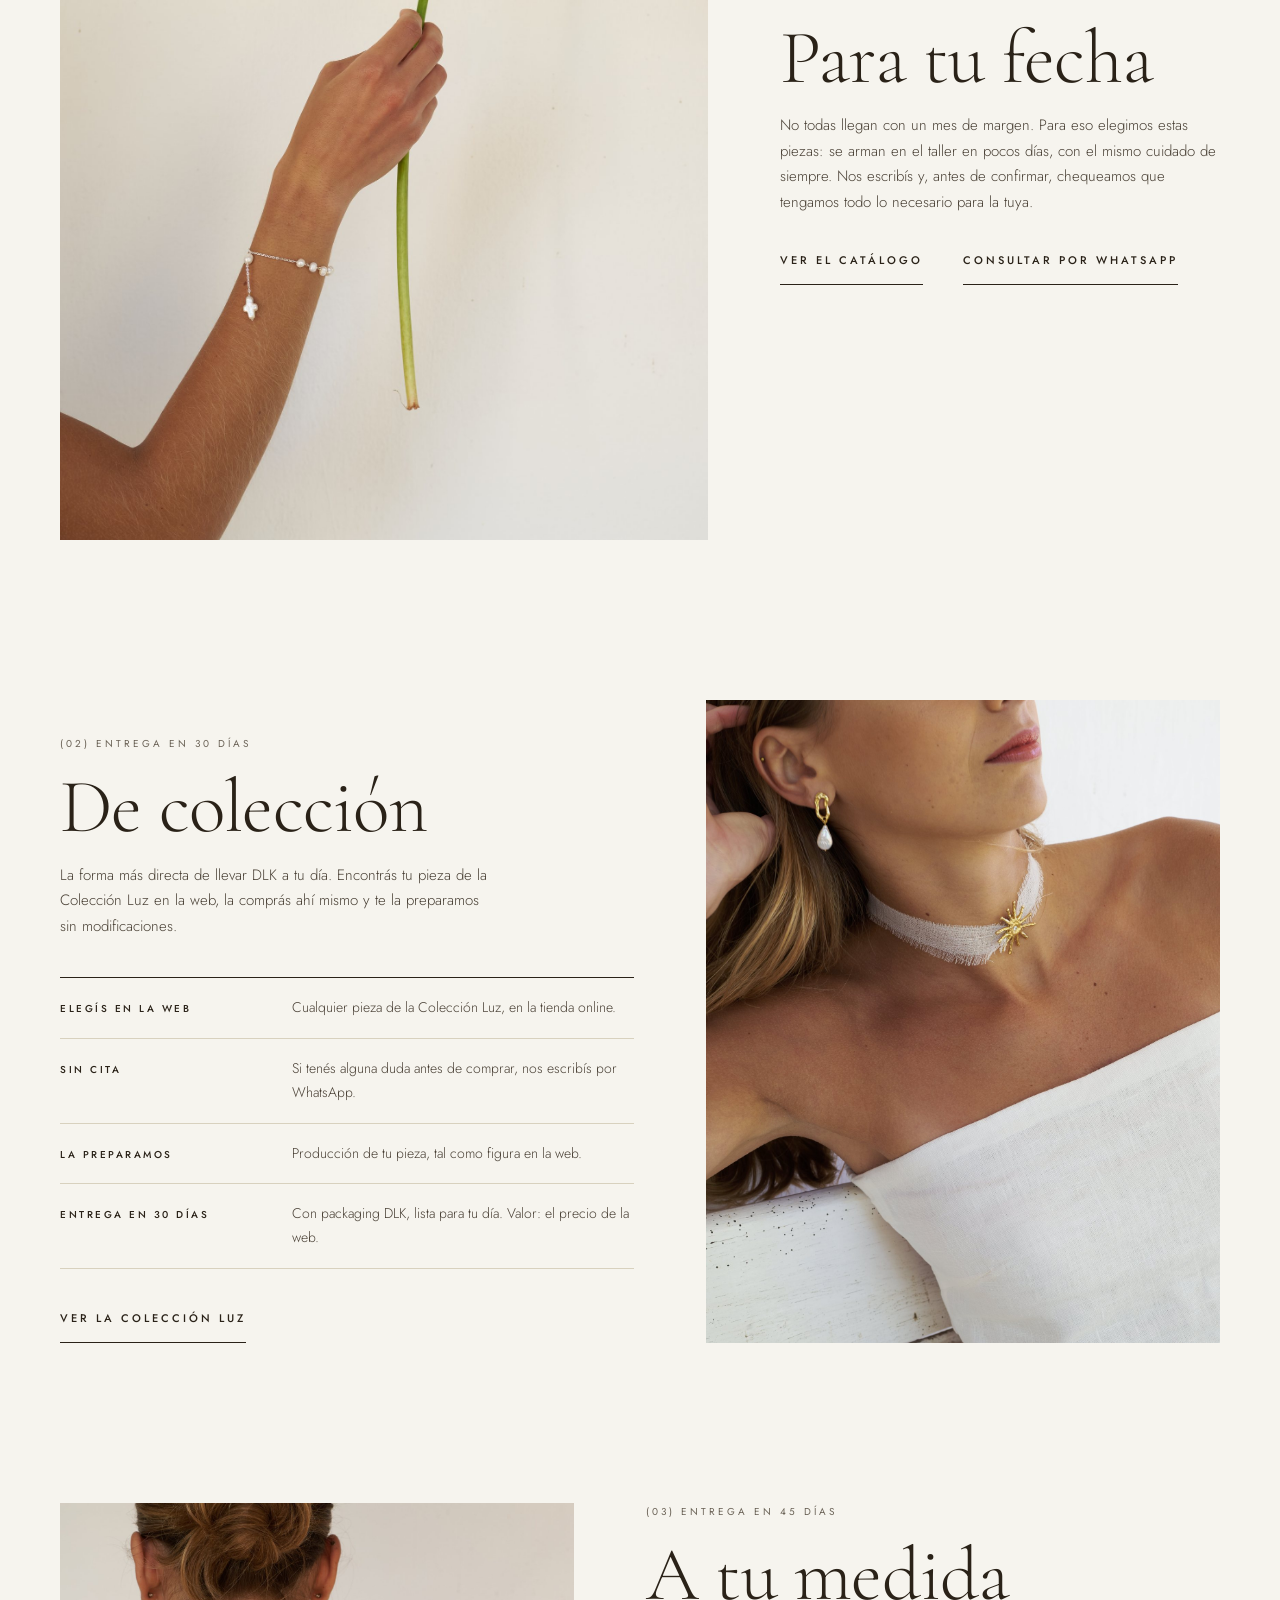
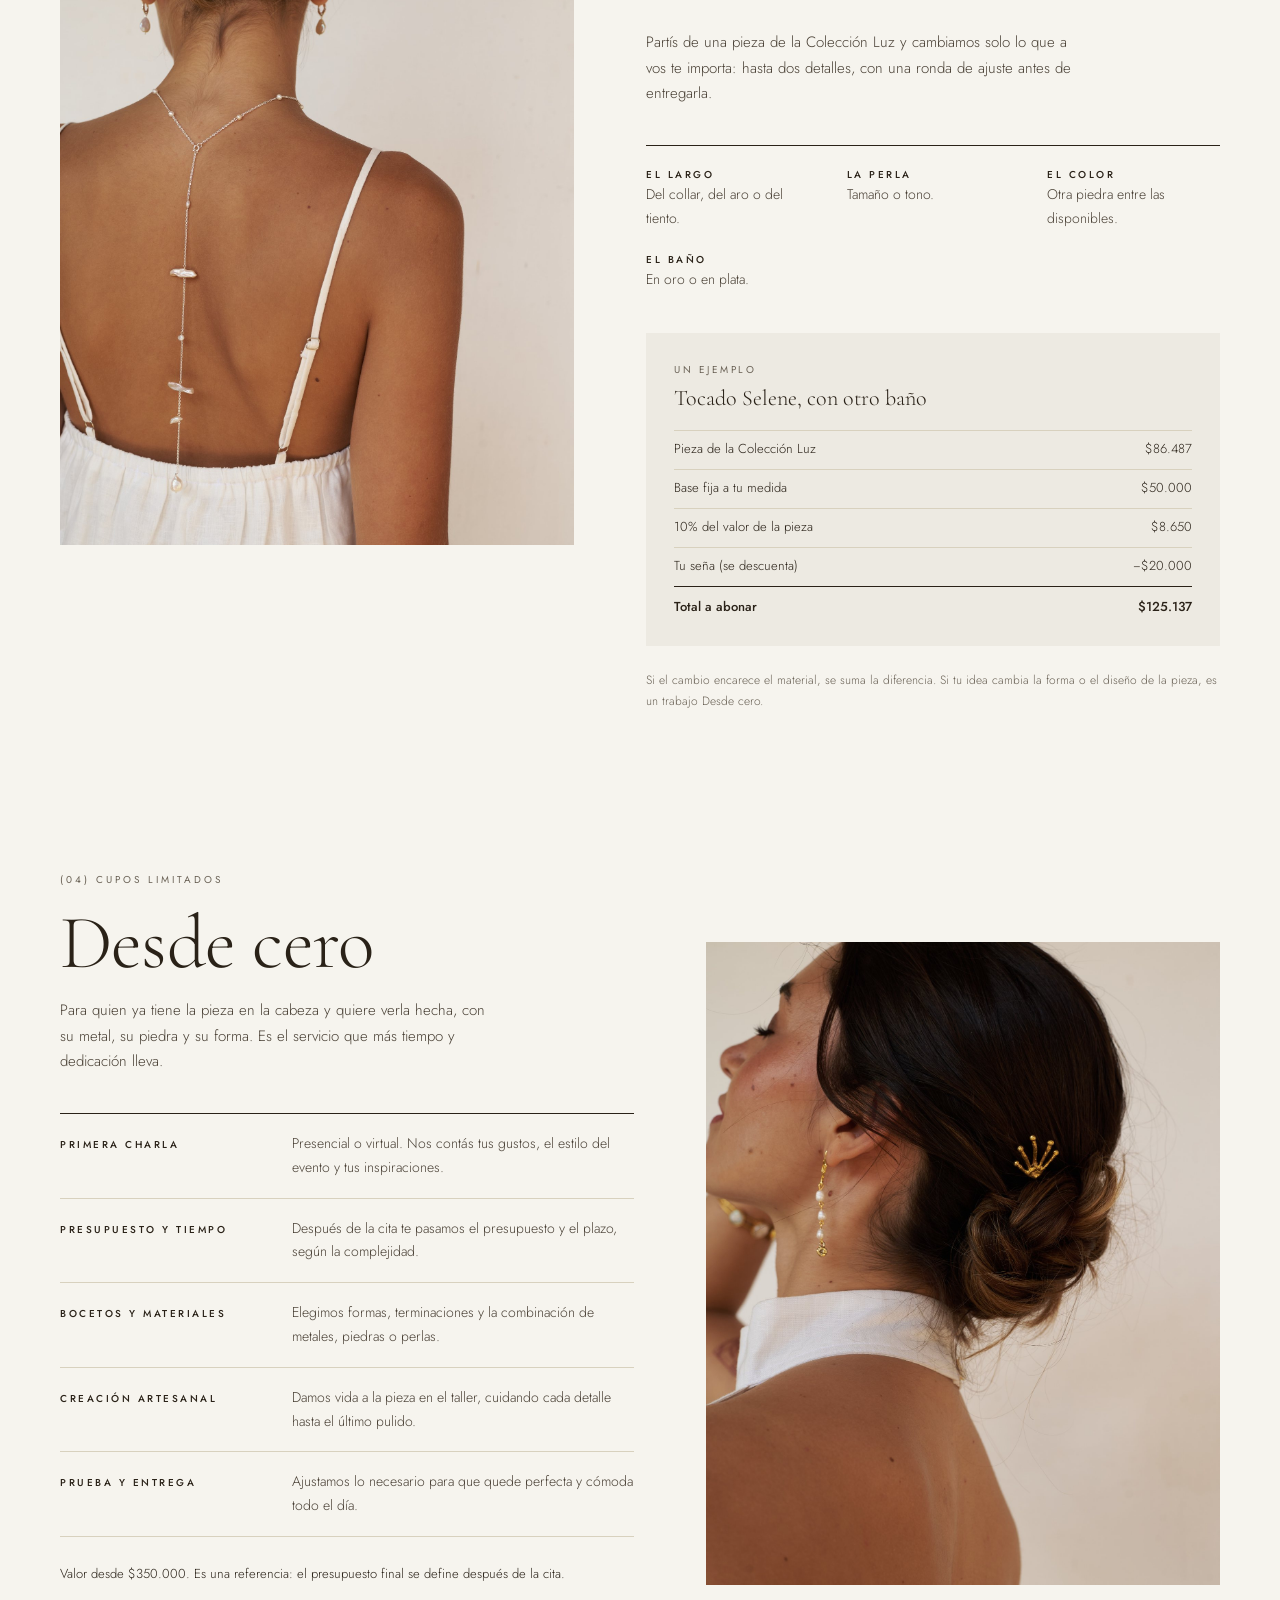
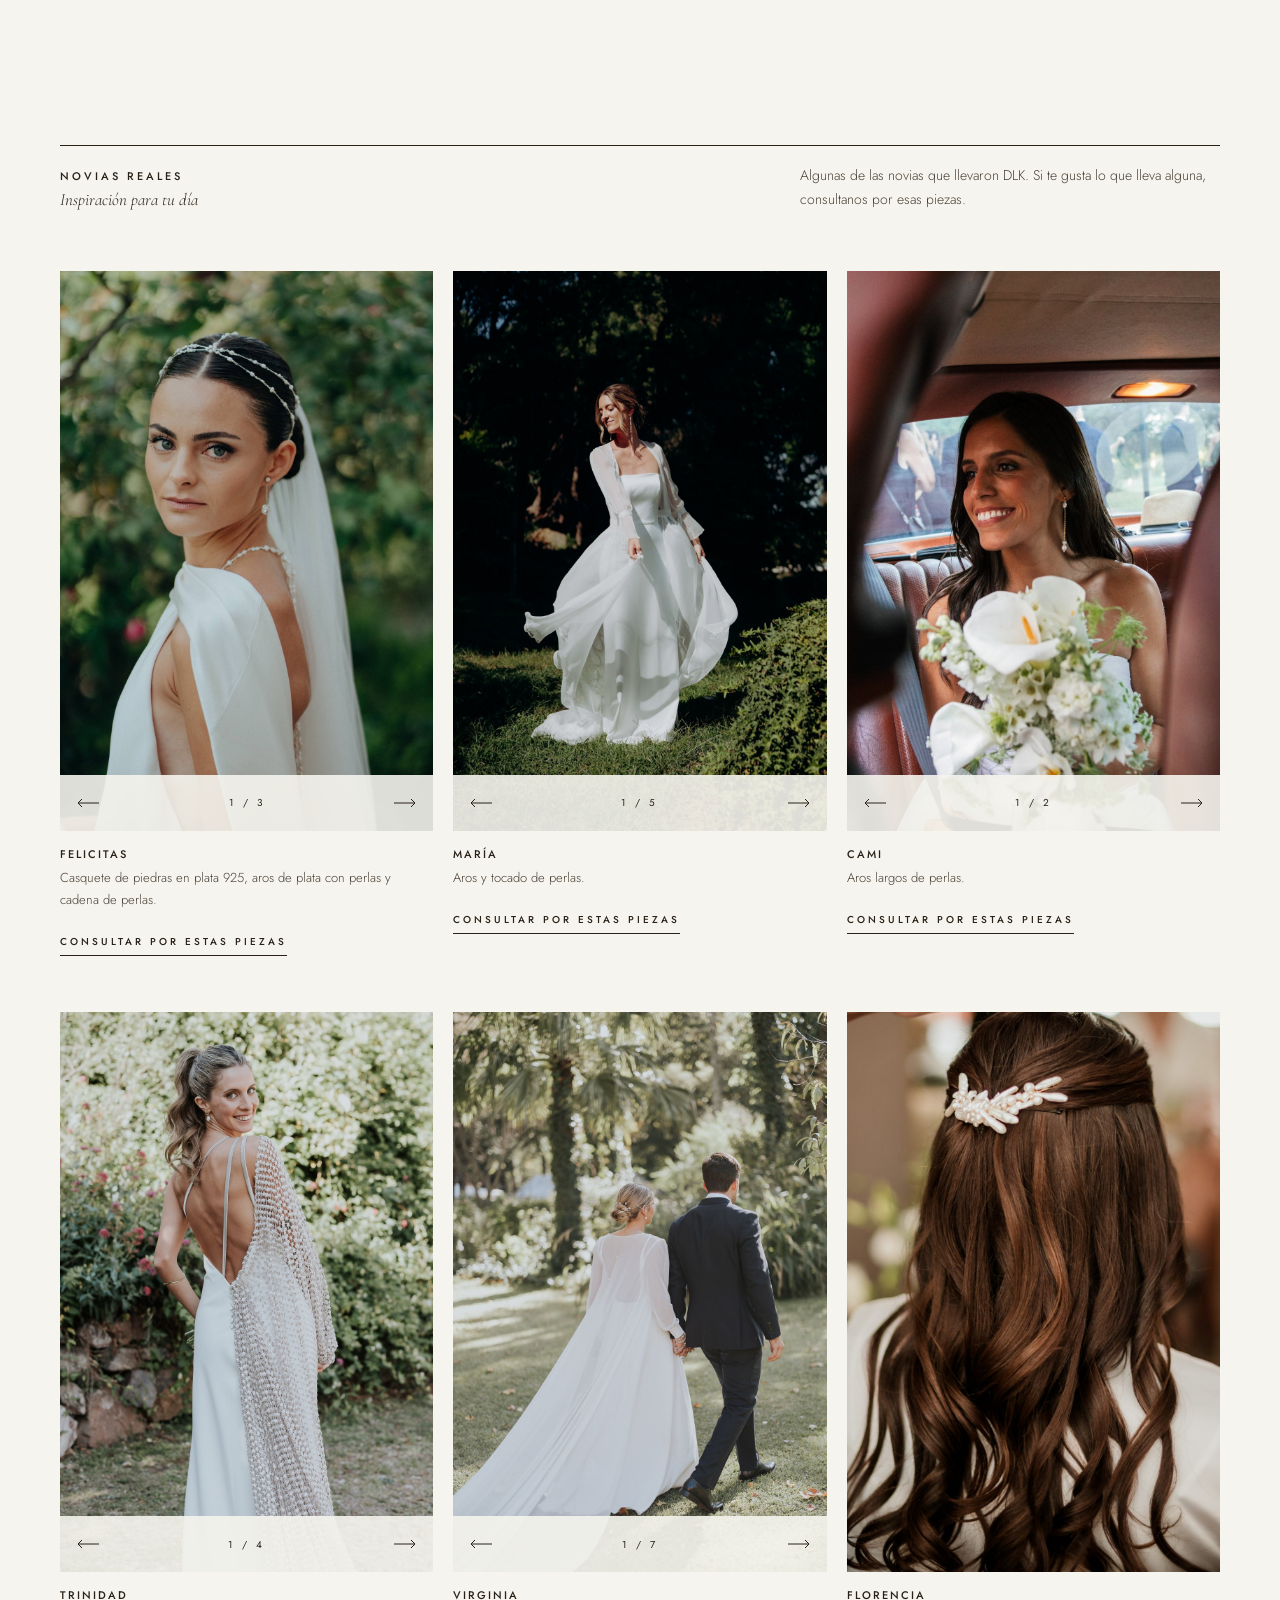
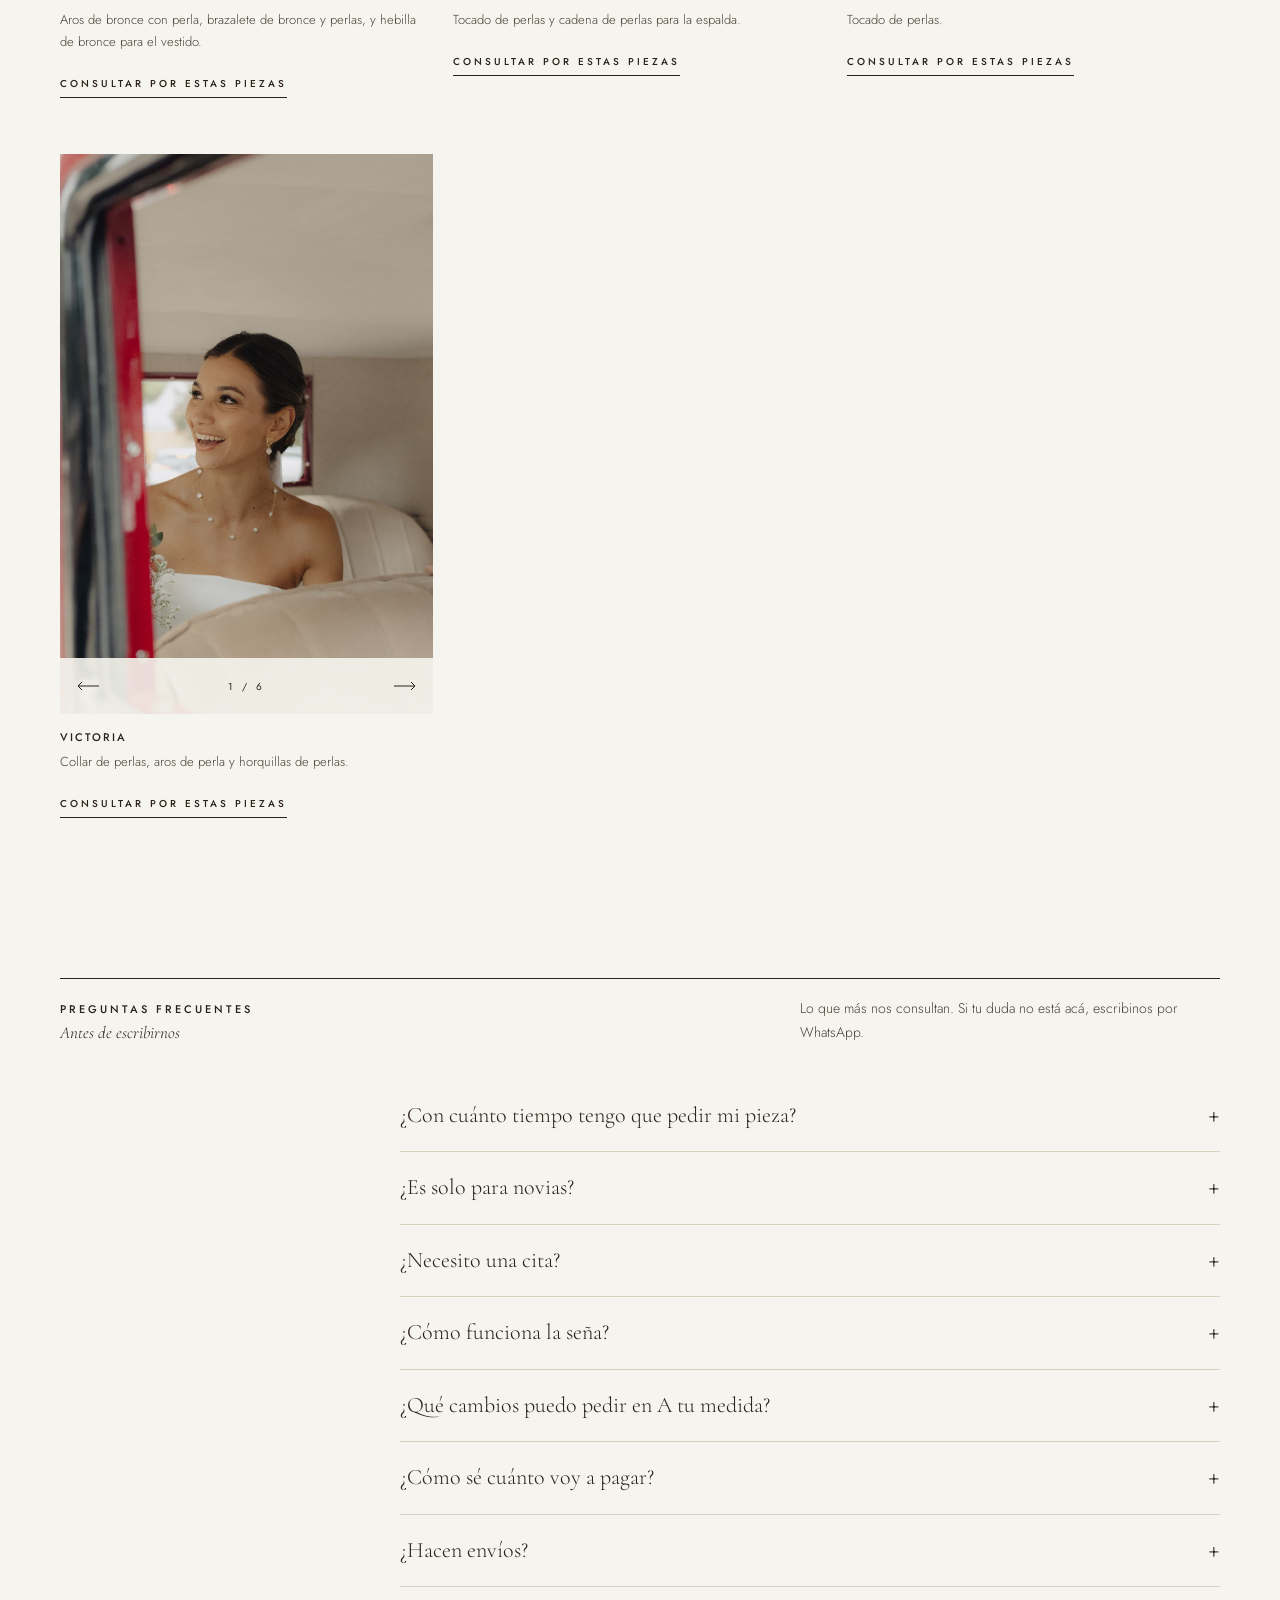
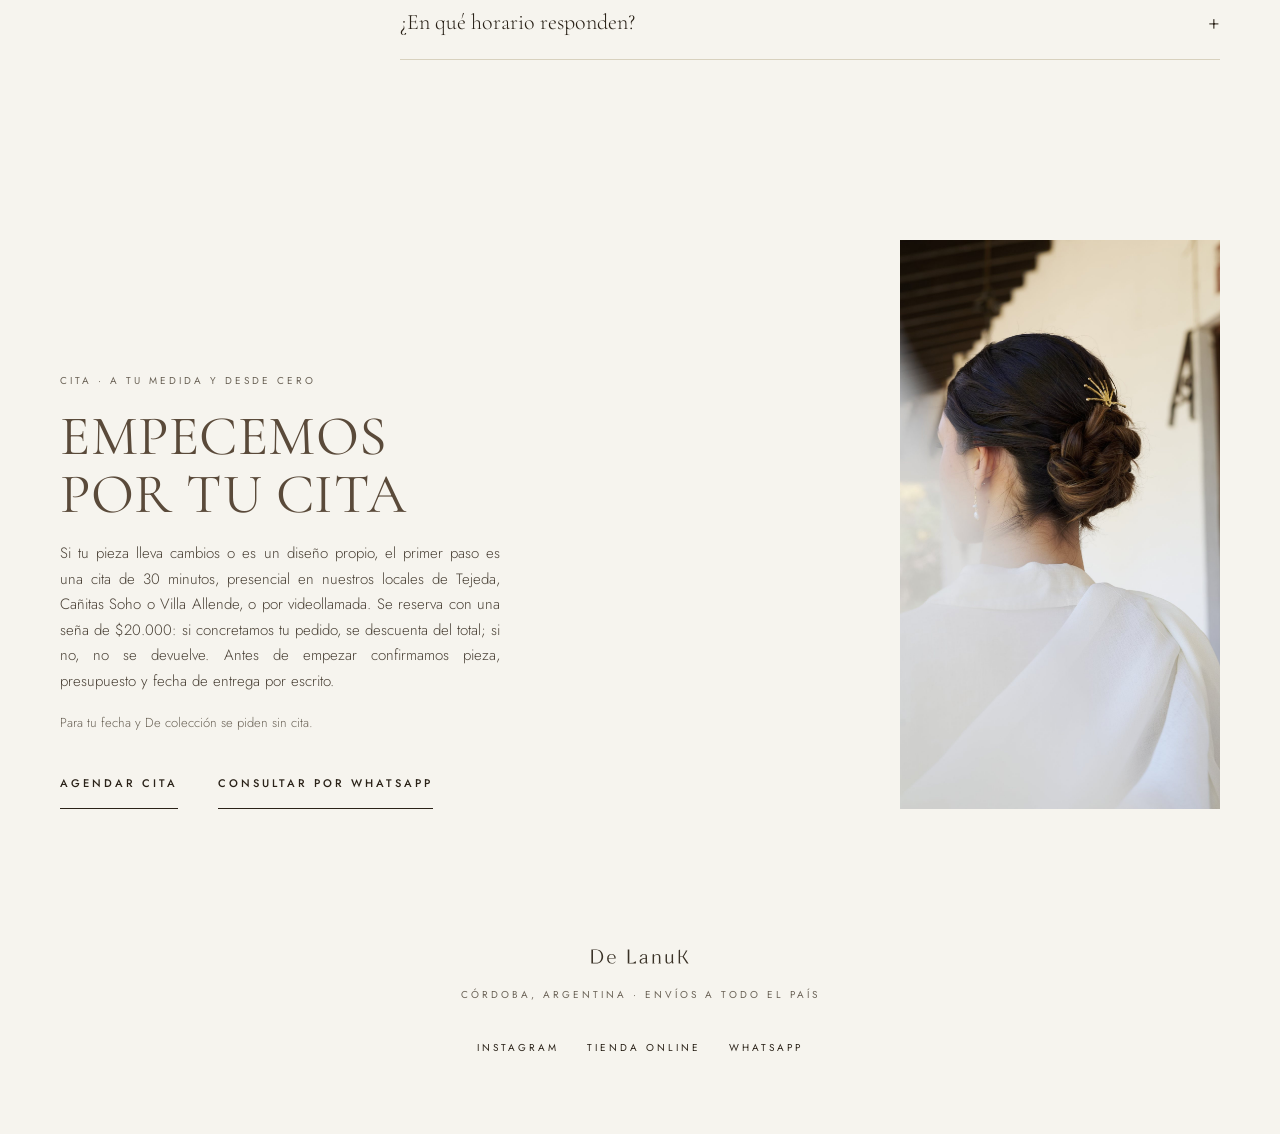
==== commit ef19a34a: "A medida: preguntas frecuentes, vista previa del link con foto e ícono Co-Authored-By: Claude Fable " ====
--- a/v-yjnsfsrre/index.html
+++ b/v-yjnsfsrre/index.html
@@ -9,6 +9,16 @@
 <meta property="og:title" content="Piezas a medida · De LanuK">
 <meta property="og:description" content="Cuatro servicios, cada uno con su proceso, su precio y su plazo.">
 <meta property="og:type" content="website">
+<meta property="og:site_name" content="De LanuK">
+<meta property="og:locale" content="es_AR">
+<meta property="og:url" content="https://amedida.delanuk.com/v-yjnsfsrre/">
+<meta property="og:image" content="https://amedida.delanuk.com/v-yjnsfsrre/img/og.jpg">
+<meta property="og:image:width" content="1200">
+<meta property="og:image:height" content="630">
+<meta property="og:image:alt" content="Novia con vincha de perlas en la puerta de una casona">
+<meta name="twitter:card" content="summary_large_image">
+<meta name="theme-color" content="#F6F4EE">
+<link rel="icon" type="image/svg+xml" href="/portada/dlk.svg">
 <link rel="preconnect" href="https://fonts.gstatic.com" crossorigin>
 <link rel="preconnect" href="https://fonts.googleapis.com">
 <link href="https://fonts.googleapis.com/css2?family=Cormorant+Garamond:ital,wght@0,300;0,400;0,500;1,300;1,400&family=Jost:wght@300;400;500&display=swap" rel="stylesheet">
@@ -19,6 +29,13 @@
 .lk{border-bottom:1px solid #2A2218;padding-bottom:5px}
 .lk:hover{border-bottom-color:#5E6440}
 .ph{display:block;width:100%;height:100%;object-fit:cover}
+.fq{border-bottom:1px solid #D8D1BE}
+.fq summary{list-style:none;cursor:pointer;display:flex;justify-content:space-between;align-items:baseline;gap:24px;padding:22px 0;font-family:'Cormorant Garamond',Georgia,serif;font-size:22px;line-height:1.25}
+.fq summary::-webkit-details-marker{display:none}
+.fq summary::after{content:'+';font-family:'Jost',sans-serif;font-weight:300;font-size:20px;flex:none}
+.fq[open] summary::after{content:'\2013'}
+.fq summary:hover{color:#5E6440}
+.fq p{margin:0 0 24px;max-width:640px;font-size:14px;line-height:1.7;color:#4A4136}
 .ph{transition:opacity .45s ease}
 .ph.out{opacity:0}
 button:focus-visible,a:focus-visible{outline:1px solid #2A2218;outline-offset:3px}
@@ -35,6 +52,7 @@
 <a href="#servicios" style="padding: 14px 0;">Servicios</a>
 <a href="#fecha" style="padding: 14px 0;">Para tu fecha</a>
 <a href="#novias" style="padding: 14px 0;">Novias reales</a>
+<a href="#preguntas" style="padding: 14px 0;">Preguntas</a>
 <a href="https://wa.me/5493518131088?text=Hola%21%20Vi%20la%20p%C3%A1gina%20de%20piezas%20a%20medida%20y%20quiero%20hacer%20una%20consulta." target="_blank" rel="noopener" style="padding: 14px 0; font-weight: 500;">Consultar</a>
 </nav>
 </header>
@@ -316,6 +334,24 @@
 <span style="font-size: 13px; color: #4A4136;">Collar de perlas, aros de perla y horquillas de perlas.</span>
 <a class="lk" href="https://wa.me/5493518131088?text=Hola%21%20Vi%20la%20p%C3%A1gina%20de%20piezas%20a%20medida%20y%20quiero%20consultar%20por%20lo%20que%20lleva%20Victoria." target="_blank" rel="noopener" style="align-self: flex-start; margin-top: 8px; padding-top: 10px; font-size: 10px; letter-spacing: 3px; text-transform: uppercase; font-weight: 500;">Consultar por estas piezas</a>
 </article>
+</div>
+</section>
+
+<!-- PREGUNTAS -->
+<section id="preguntas" style="max-width: 1160px; margin: 0 auto; padding: 160px 24px 0;">
+<div style="display: flex; flex-wrap: wrap; justify-content: space-between; align-items: baseline; gap: 12px 40px; border-top: 1px solid #2A2218; padding-top: 18px;">
+<div><div style="font-size: 11px; letter-spacing: 3px; text-transform: uppercase; font-weight: 500;">Preguntas frecuentes</div><div style="font-family: 'Cormorant Garamond', Georgia, serif; font-style: italic; font-size: 17px;">Antes de escribirnos</div></div>
+<p style="margin: 0; max-width: 420px; font-size: 14px; color: #4A4136;">Lo que más nos consultan. Si tu duda no está acá, escribinos por WhatsApp.</p>
+</div>
+<div style="max-width: 820px; margin-left: auto; padding-top: 32px;">
+<details class="fq"><summary>¿Con cuánto tiempo tengo que pedir mi pieza?</summary><p>Depende del servicio. Para tu fecha: hasta 7 días hábiles de armado. De colección: 30 días. A tu medida: 45 días. Desde cero: el plazo se define después de la cita, según la complejidad del diseño.</p></details>
+<details class="fq"><summary>¿Es solo para novias?</summary><p>No. Trabajamos también con madrinas, testigos e invitadas, con los mismos servicios y las mismas condiciones.</p></details>
+<details class="fq"><summary>¿Necesito una cita?</summary><p>Solo para A tu medida y Desde cero. Es una cita de 30 minutos, presencial en nuestros locales de Tejeda, Cañitas Soho o Villa Allende, o por videollamada. Para tu fecha y De colección se piden sin cita.</p></details>
+<details class="fq"><summary>¿Cómo funciona la seña?</summary><p>La cita se reserva con una seña de $20.000. Si concretamos tu pedido, se descuenta del total; si no, no se devuelve. Para tu fecha y De colección no llevan seña.</p></details>
+<details class="fq"><summary>¿Qué cambios puedo pedir en A tu medida?</summary><p>Hasta dos detalles sobre una pieza de la Colección Luz: el largo, la perla, el color de la piedra o el baño. Incluye una ronda de ajuste antes de la entrega. Si tu idea cambia la forma o el diseño de la pieza, es un trabajo Desde cero.</p></details>
+<details class="fq"><summary>¿Cómo sé cuánto voy a pagar?</summary><p>Para tu fecha y De colección tienen el precio de la web. A tu medida suma una base fija de $50.000 y el 10% del valor de la pieza. Desde cero parte de $350.000 y el presupuesto final se define después de la cita. Antes de empezar confirmamos pieza, presupuesto y fecha de entrega por escrito.</p></details>
+<details class="fq"><summary>¿Hacen envíos?</summary><p>Sí, enviamos a todo el país. También podés coordinar el retiro por nuestros locales en Córdoba.</p></details>
+<details class="fq"><summary>¿En qué horario responden?</summary><p>De lunes a viernes de 10 a 16. Si nos escribís fuera de ese horario, te respondemos el siguiente día hábil.</p></details>
 </div>
 </section>
 
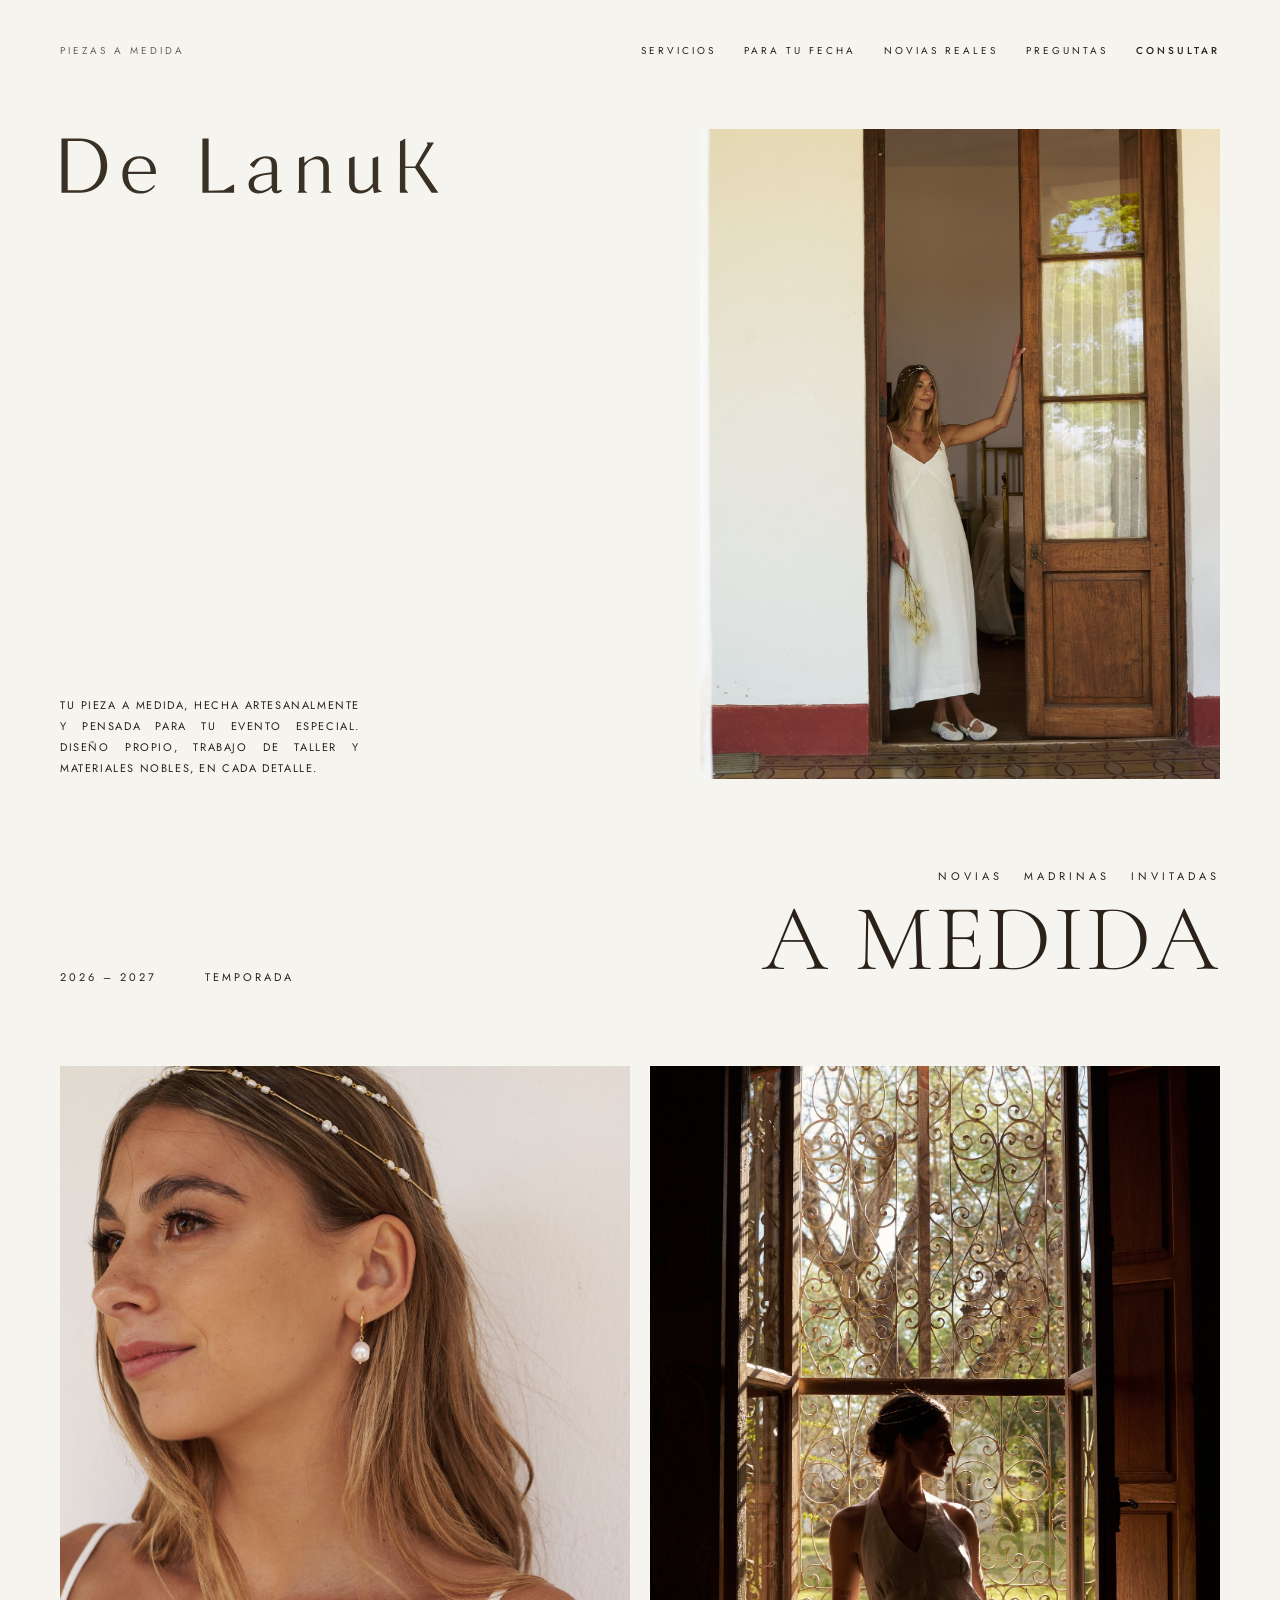
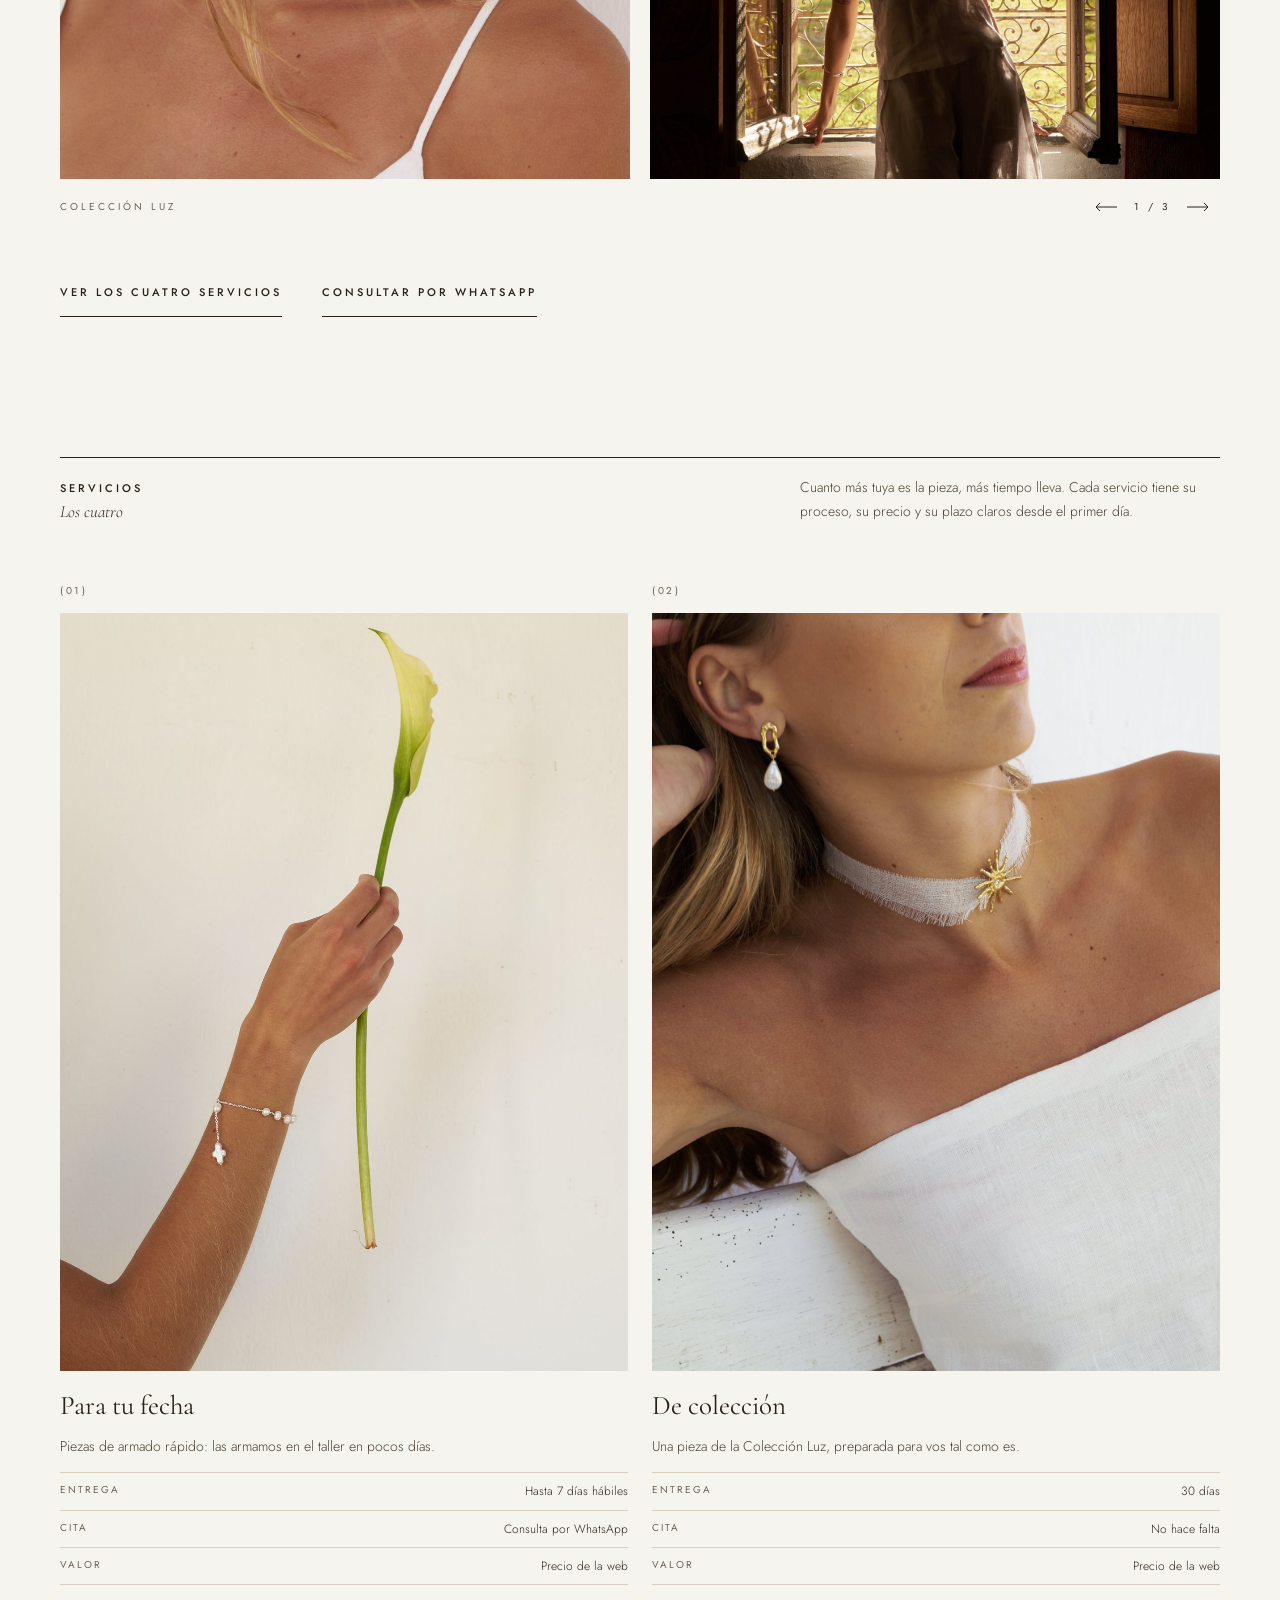
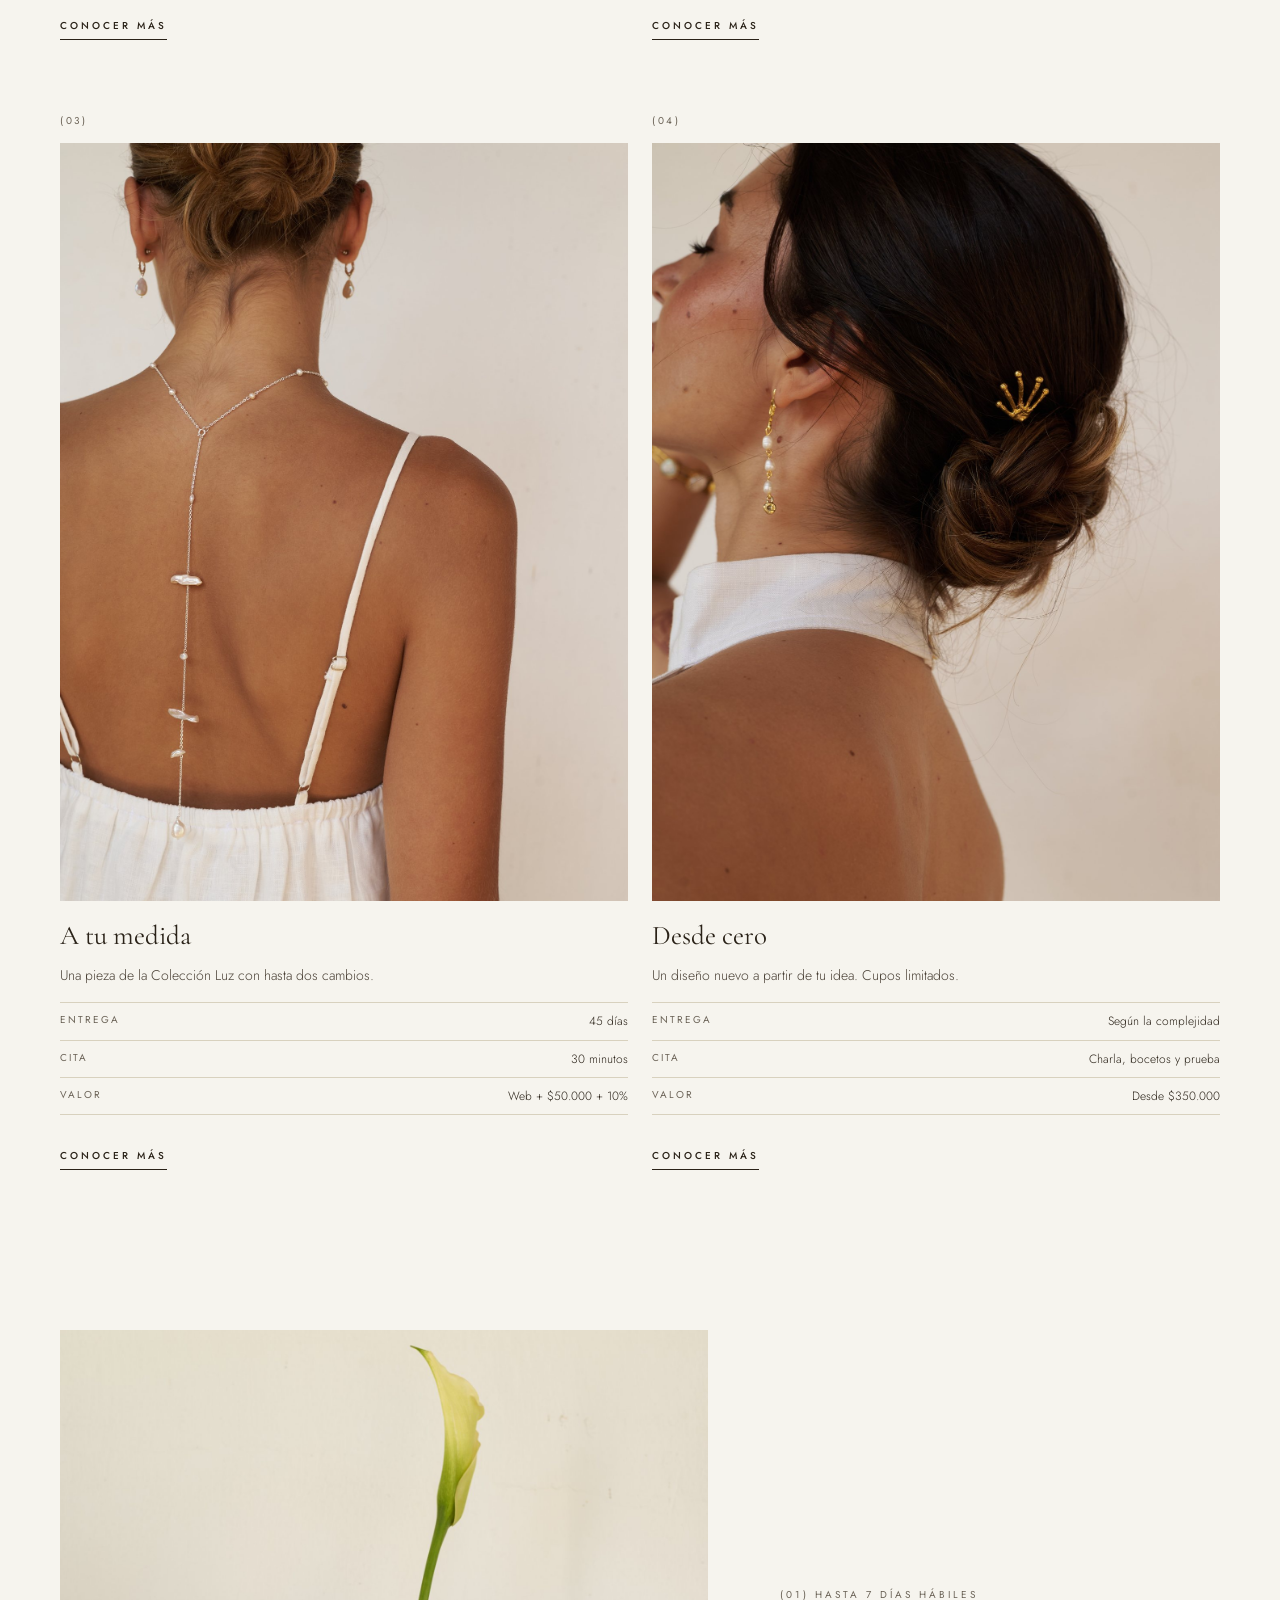
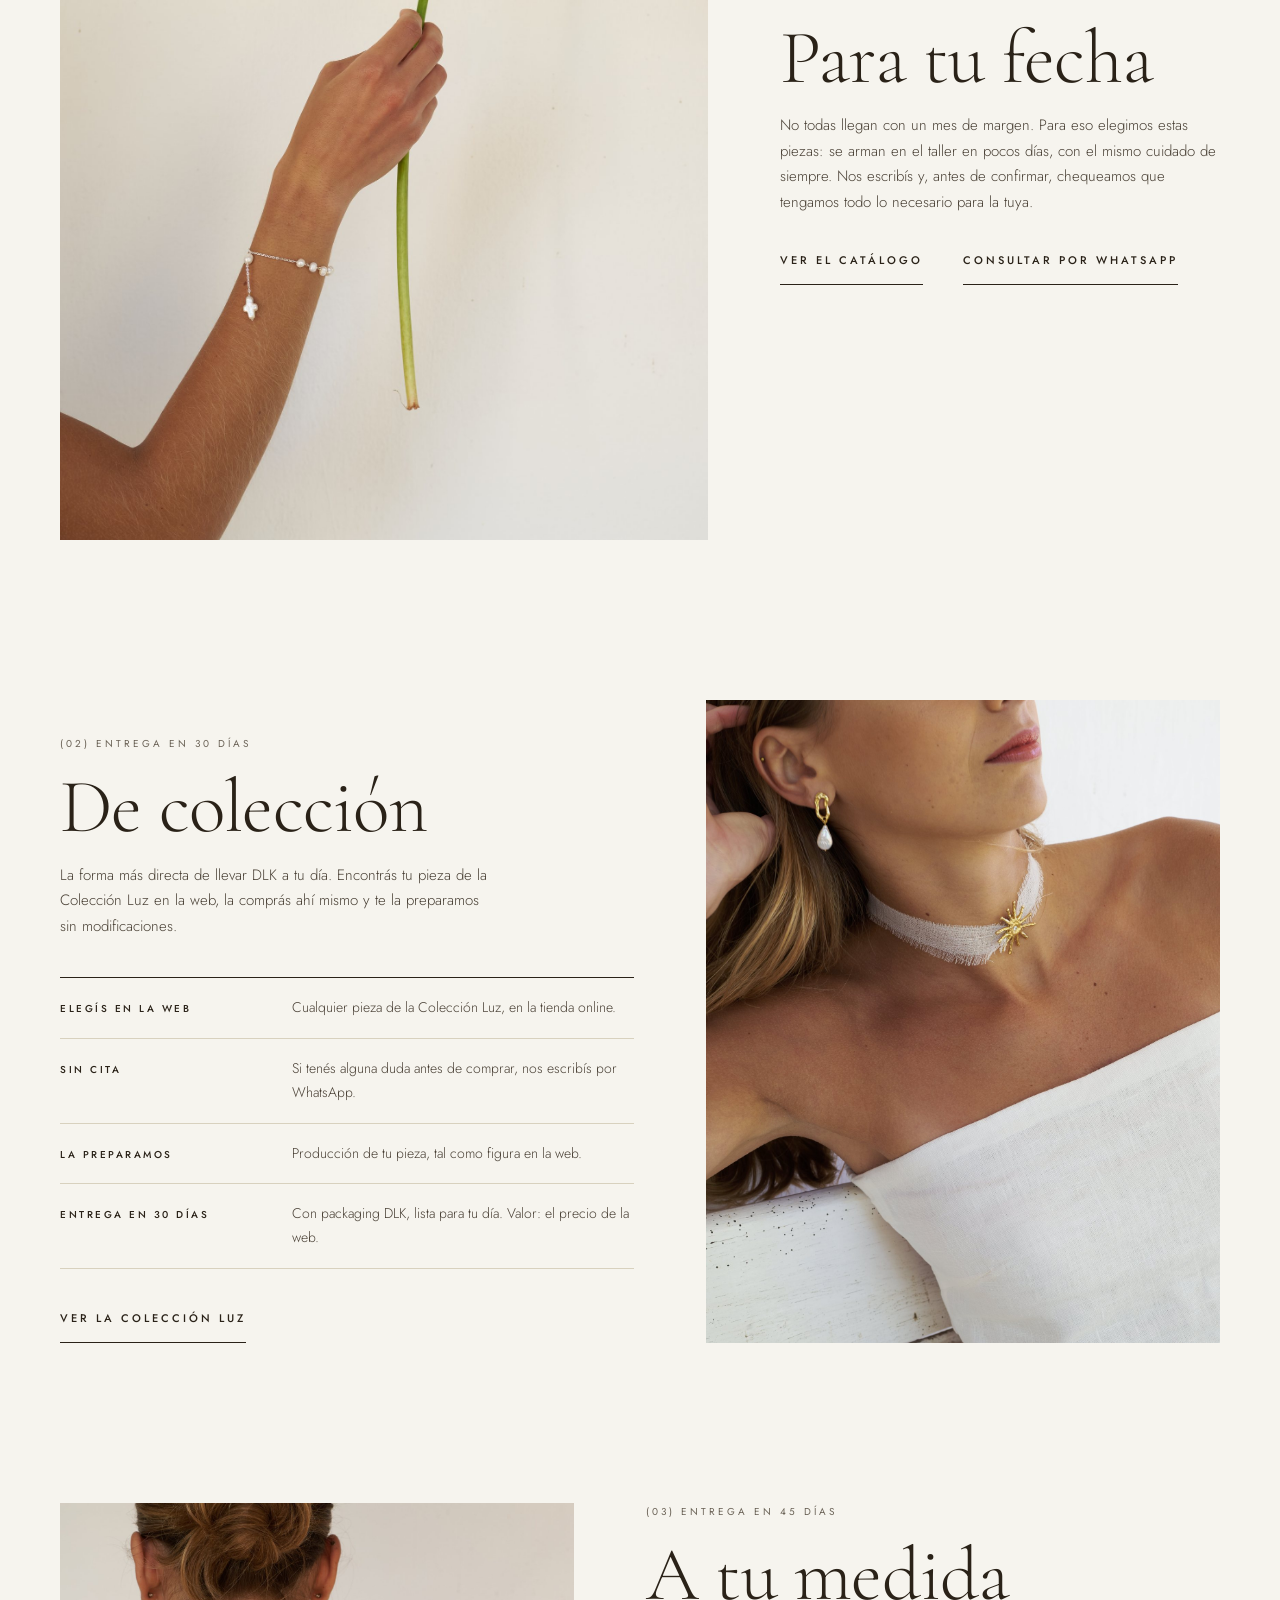
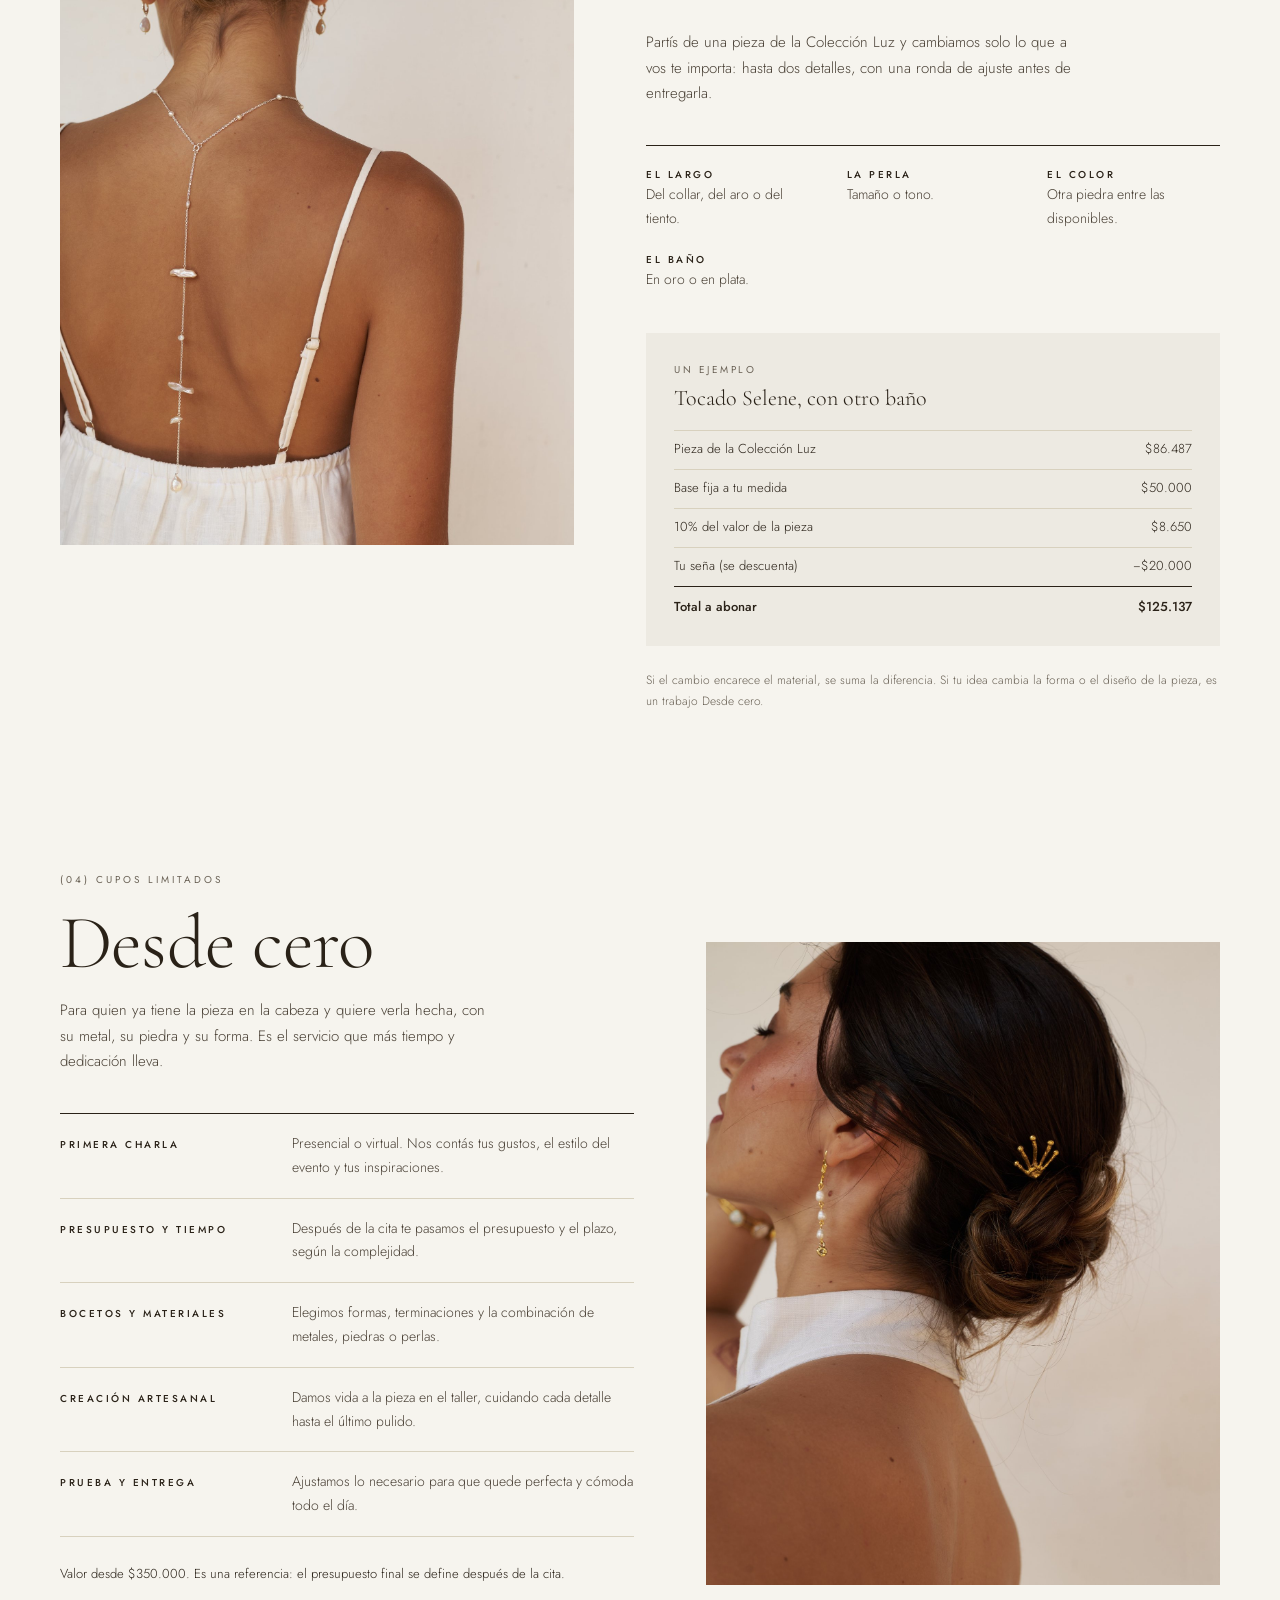
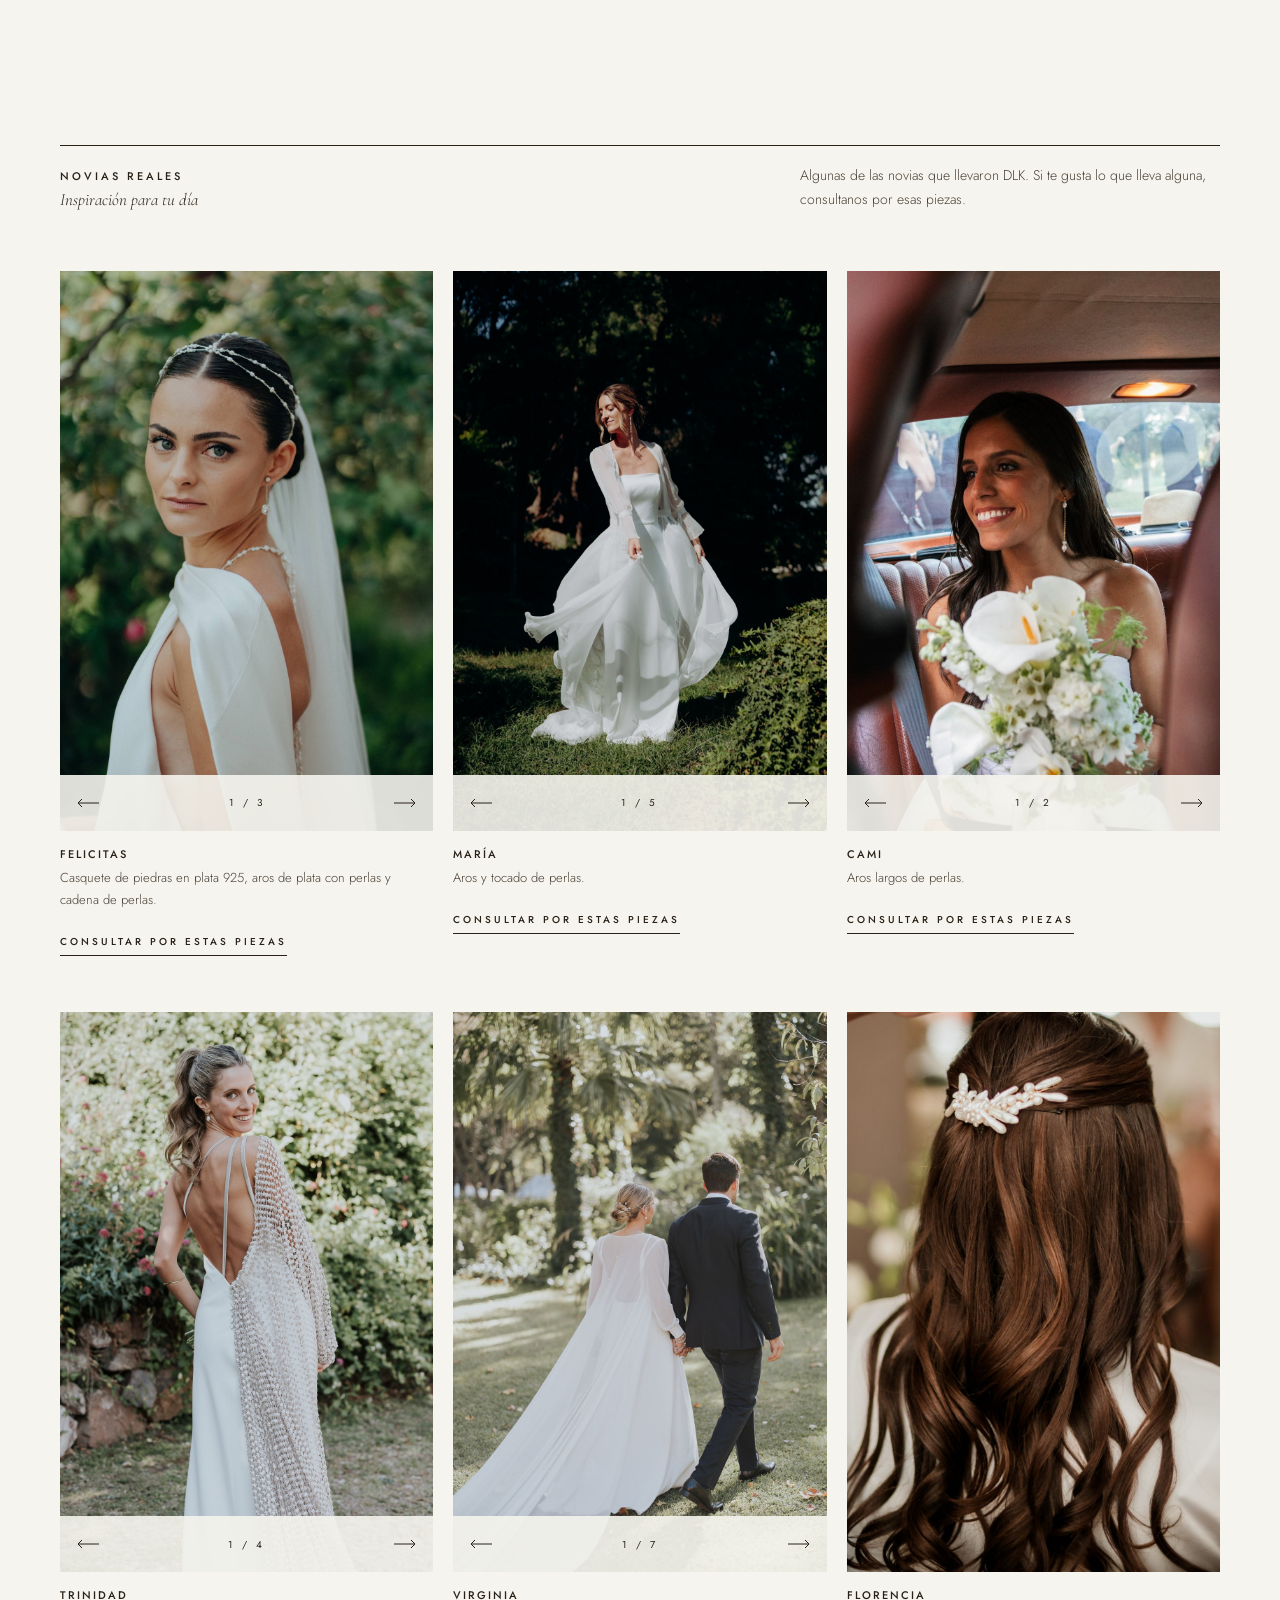
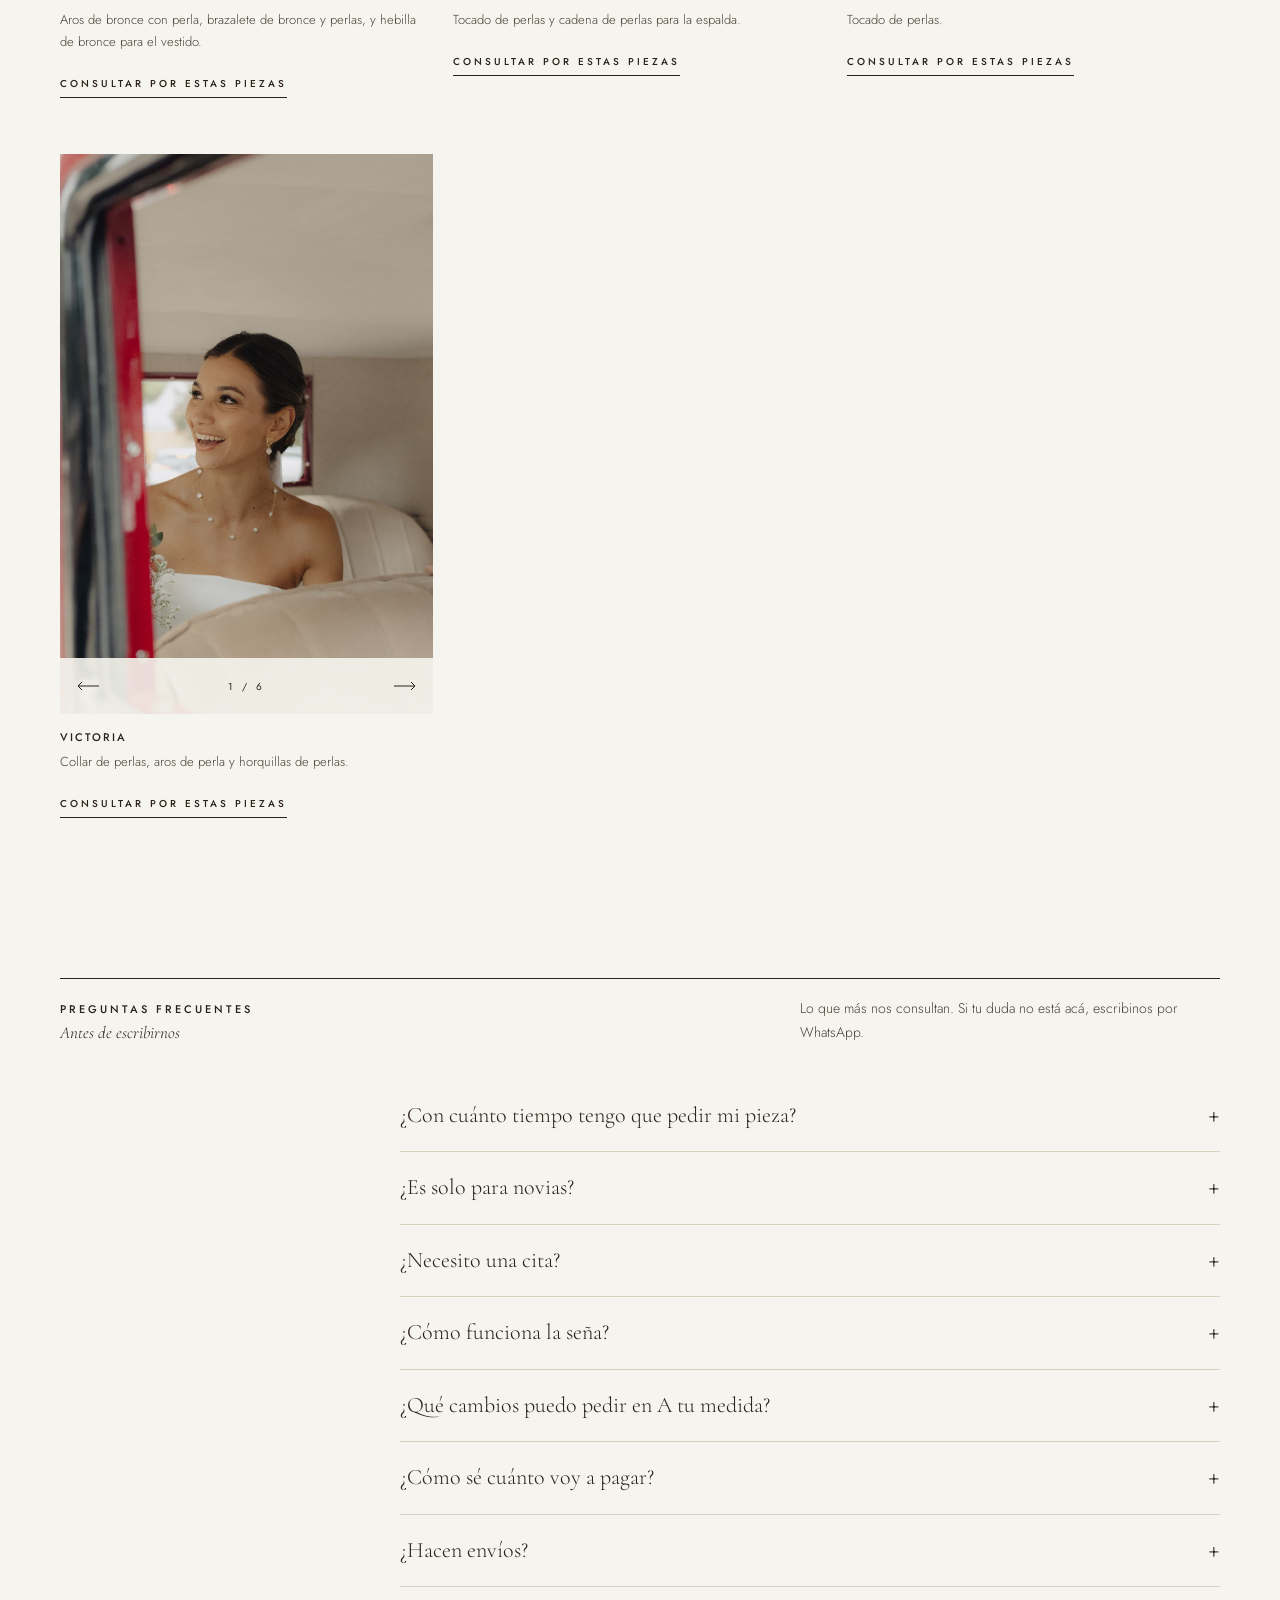
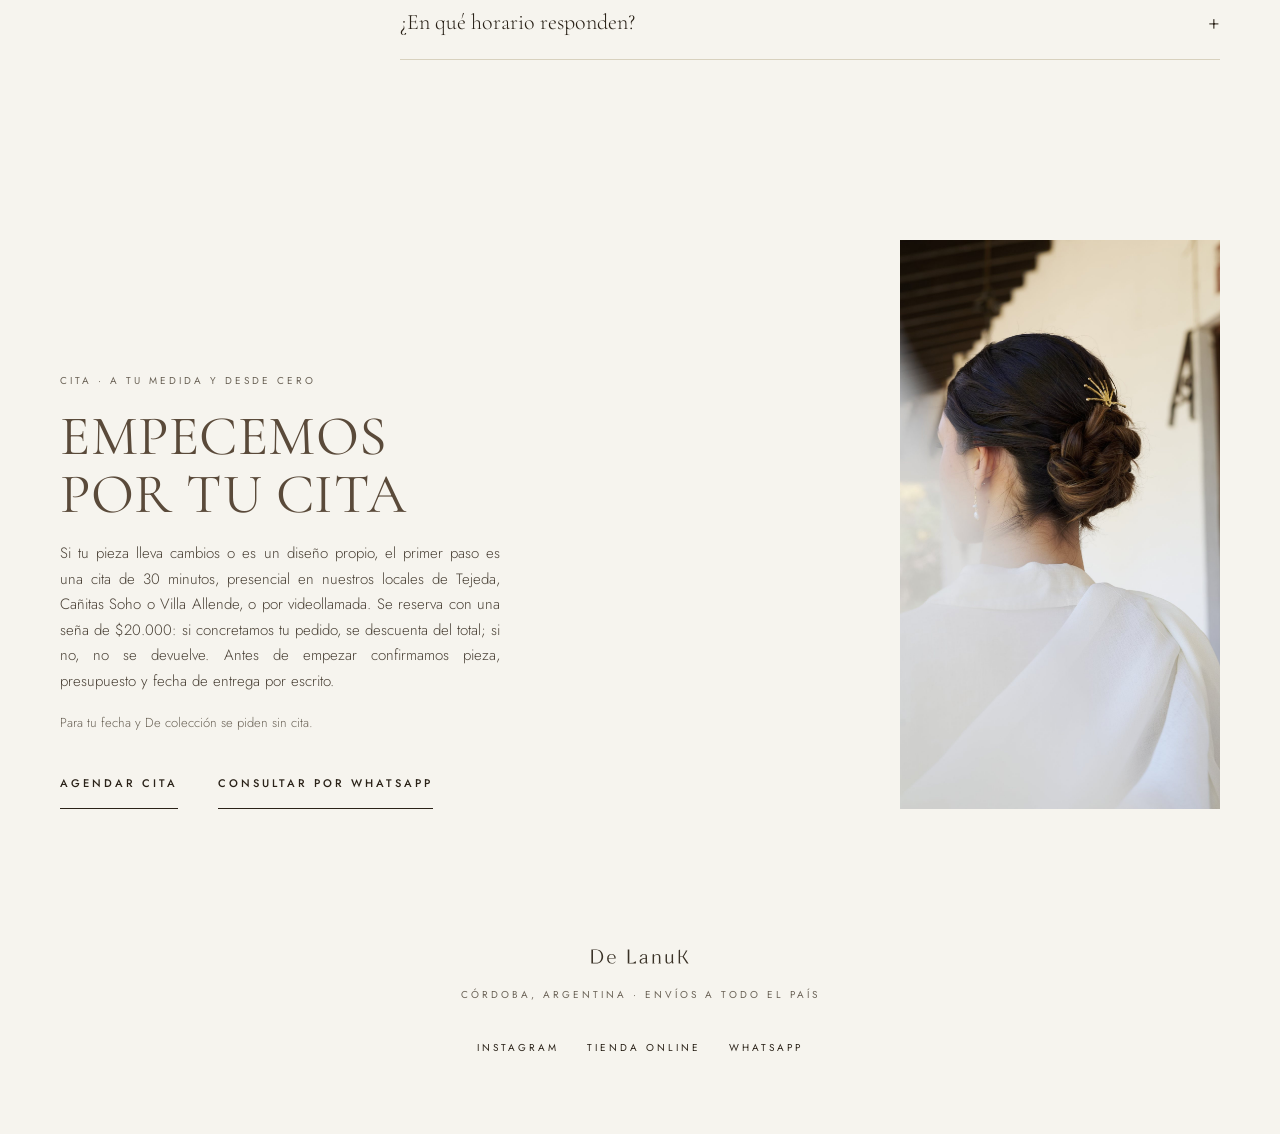
==== commit 7ea9d1f3: "A medida: sin logo DLK arriba (queda solo Piezas a medida) y fotos que van pasando en los cuatro ser" ====
--- a/v-yjnsfsrre/index.html
+++ b/v-yjnsfsrre/index.html
@@ -1,5 +1,5 @@
 <!doctype html>
-<html lang="es">
+<html lang="es" data-pagina="inicio">
 <head>
 <meta charset="utf-8">
 <meta name="viewport" content="width=device-width, initial-scale=1">
@@ -47,7 +47,7 @@
 
 <!-- CABECERA -->
 <header style="max-width: 1160px; margin: 0 auto; padding: 28px 24px 0; display: flex; flex-wrap: wrap; align-items: center; justify-content: space-between; gap: 16px 32px;">
-<a href="#inicio" style="display: flex; align-items: center; gap: 14px; min-height: 44px;"><img src="img/2dac574b1b685e107ce33ab587d0051e.svg" alt="DLK" style="height: 18px; width: auto; display: block;"><span style="font-size: 10px; letter-spacing: 3px; text-transform: uppercase; color: #6B6357; font-weight: 400;">Piezas a medida</span></a>
+<a href="#inicio" style="display: flex; align-items: center; gap: 14px; min-height: 44px;"><span style="font-size: 10px; letter-spacing: 3px; text-transform: uppercase; color: #6B6357; font-weight: 400;">Piezas a medida</span></a>
 <nav style="display: flex; flex-wrap: wrap; gap: 4px 28px; font-size: 10px; letter-spacing: 3px; text-transform: uppercase; font-weight: 400;">
 <a href="#servicios" style="padding: 14px 0;">Servicios</a>
 <a href="#fecha" style="padding: 14px 0;">Para tu fecha</a>
@@ -101,9 +101,9 @@
 
 <div style="display: grid; grid-template-columns: repeat(auto-fit, minmax(min(100%, max(260px, 34%)), 1fr)); gap: 72px 24px; padding-top: 56px;">
 
-<article style="display: flex; flex-direction: column; gap: 14px;">
+<article data-auto="5200" data-gal="[[{&quot;src&quot;:&quot;../portada/pulsera.jpg&quot;,&quot;alt&quot;:&quot;Pulsera de perlas con cruz y una cala&quot;}],[{&quot;src&quot;:&quot;../portada/estela.jpg&quot;,&quot;alt&quot;:&quot;Aro dorado con perla, de perfil&quot;}],[{&quot;src&quot;:&quot;img/57fca766e4fdb36f5aa1d62e1a6cd421.jpg&quot;,&quot;alt&quot;:&quot;Novia con aros de perlas colgantes&quot;}]]" style="display: flex; flex-direction: column; gap: 14px;">
 <div style="font-size: 10px; letter-spacing: 2.5px; color: #6B6357; font-weight: 400;">(01)</div>
-<div style="aspect-ratio: 3 / 4; overflow: hidden; background: #E7E1D0;"><img class="ph" loading="lazy" src="img/57fca766e4fdb36f5aa1d62e1a6cd421.jpg" alt="Novia con aros de perlas colgantes"></div>
+<div style="aspect-ratio: 3 / 4; overflow: hidden; background: #E7E1D0;"><img class="ph" data-slot="0" loading="lazy" src="../portada/pulsera.jpg" alt="Pulsera de perlas con cruz y una cala"></div>
 <h2 style="margin: 6px 0 0; font-family: 'Cormorant Garamond', Georgia, serif; font-weight: 400; font-size: 27px; line-height: 1.1;">Para tu fecha</h2>
 <p style="margin: 0; font-size: 14px; color: #4A4136;">Piezas de armado rápido: las armamos en el taller en pocos días.</p>
 <div style="display: flex; flex-direction: column; font-size: 12px; border-top: 1px solid #D8D1BE;">
@@ -114,9 +114,9 @@
 <a class="lk" href="#fecha" style="align-self: flex-start; margin-top: 6px; padding-top: 12px; font-size: 10px; letter-spacing: 3px; text-transform: uppercase; font-weight: 500;">Conocer más</a>
 </article>
 
-<article style="display: flex; flex-direction: column; gap: 14px;">
+<article data-auto="5900" data-gal="[[{&quot;src&quot;:&quot;img/edd030ea642754d8102f06991374b5f9.jpg&quot;,&quot;alt&quot;:&quot;Choker Vela y aro con perla de la Colección Luz&quot;}],[{&quot;src&quot;:&quot;../portada/constelacion.jpg&quot;,&quot;alt&quot;:&quot;Collar de perlas de dos vueltas con broche dorado&quot;}],[{&quot;src&quot;:&quot;../portada/vela.jpg&quot;,&quot;alt&quot;:&quot;Choker de gasa con sol dorado&quot;}]]" style="display: flex; flex-direction: column; gap: 14px;">
 <div style="font-size: 10px; letter-spacing: 2.5px; color: #6B6357; font-weight: 400;">(02)</div>
-<div style="aspect-ratio: 3 / 4; overflow: hidden; background: #E7E1D0;"><img class="ph" loading="lazy" src="img/edd030ea642754d8102f06991374b5f9.jpg" alt="Choker Vela y aro con perla de la Colección Luz"></div>
+<div style="aspect-ratio: 3 / 4; overflow: hidden; background: #E7E1D0;"><img class="ph" data-slot="0" loading="lazy" src="img/edd030ea642754d8102f06991374b5f9.jpg" alt="Choker Vela y aro con perla de la Colección Luz"></div>
 <h2 style="margin: 6px 0 0; font-family: 'Cormorant Garamond', Georgia, serif; font-weight: 400; font-size: 27px; line-height: 1.1;">De colección</h2>
 <p style="margin: 0; font-size: 14px; color: #4A4136;">Una pieza de la Colección Luz, preparada para vos tal como es.</p>
 <div style="display: flex; flex-direction: column; font-size: 12px; border-top: 1px solid #D8D1BE;">
@@ -127,9 +127,9 @@
 <a class="lk" href="#coleccion" style="align-self: flex-start; margin-top: 6px; padding-top: 12px; font-size: 10px; letter-spacing: 3px; text-transform: uppercase; font-weight: 500;">Conocer más</a>
 </article>
 
-<article style="display: flex; flex-direction: column; gap: 14px;">
+<article data-auto="6600" data-gal="[[{&quot;src&quot;:&quot;img/39c19b1affda0c456d96c1669568a7da.jpg&quot;,&quot;alt&quot;:&quot;Collar de espalda con perlas y aros de perla&quot;}],[{&quot;src&quot;:&quot;../portada/rosario.jpg&quot;,&quot;alt&quot;:&quot;Rosario de perlas sobre un vestido blanco&quot;}],[{&quot;src&quot;:&quot;../portada/brazalete.jpg&quot;,&quot;alt&quot;:&quot;Peineta, aro largo y brazalete con perlas&quot;}]]" style="display: flex; flex-direction: column; gap: 14px;">
 <div style="font-size: 10px; letter-spacing: 2.5px; color: #6B6357; font-weight: 400;">(03)</div>
-<div style="aspect-ratio: 3 / 4; overflow: hidden; background: #E7E1D0;"><img class="ph" loading="lazy" src="img/39c19b1affda0c456d96c1669568a7da.jpg" alt="Collar de espalda con perlas y aros de perla"></div>
+<div style="aspect-ratio: 3 / 4; overflow: hidden; background: #E7E1D0;"><img class="ph" data-slot="0" loading="lazy" src="img/39c19b1affda0c456d96c1669568a7da.jpg" alt="Collar de espalda con perlas y aros de perla"></div>
 <h2 style="margin: 6px 0 0; font-family: 'Cormorant Garamond', Georgia, serif; font-weight: 400; font-size: 27px; line-height: 1.1;">A tu medida</h2>
 <p style="margin: 0; font-size: 14px; color: #4A4136;">Una pieza de la Colección Luz con hasta dos cambios.</p>
 <div style="display: flex; flex-direction: column; font-size: 12px; border-top: 1px solid #D8D1BE;">
@@ -140,9 +140,9 @@
 <a class="lk" href="#medida" style="align-self: flex-start; margin-top: 6px; padding-top: 12px; font-size: 10px; letter-spacing: 3px; text-transform: uppercase; font-weight: 500;">Conocer más</a>
 </article>
 
-<article style="display: flex; flex-direction: column; gap: 14px;">
+<article data-auto="7300" data-gal="[[{&quot;src&quot;:&quot;img/1db83151dc6a2d61bbac3a6d24b1fecb.jpg&quot;,&quot;alt&quot;:&quot;Peineta dorada en el rodete, aro largo de perlas&quot;}],[{&quot;src&quot;:&quot;../portada/peineta.jpg&quot;,&quot;alt&quot;:&quot;Peineta dorada en un rodete&quot;}],[{&quot;src&quot;:&quot;../portada/aro.jpg&quot;,&quot;alt&quot;:&quot;Aro dorado con perlas&quot;}]]" style="display: flex; flex-direction: column; gap: 14px;">
 <div style="font-size: 10px; letter-spacing: 2.5px; color: #6B6357; font-weight: 400;">(04)</div>
-<div style="aspect-ratio: 3 / 4; overflow: hidden; background: #E7E1D0;"><img class="ph" loading="lazy" src="img/1db83151dc6a2d61bbac3a6d24b1fecb.jpg" alt="Peineta dorada en el rodete, aro largo de perlas"></div>
+<div style="aspect-ratio: 3 / 4; overflow: hidden; background: #E7E1D0;"><img class="ph" data-slot="0" loading="lazy" src="img/1db83151dc6a2d61bbac3a6d24b1fecb.jpg" alt="Peineta dorada en el rodete, aro largo de perlas"></div>
 <h2 style="margin: 6px 0 0; font-family: 'Cormorant Garamond', Georgia, serif; font-weight: 400; font-size: 27px; line-height: 1.1;">Desde cero</h2>
 <p style="margin: 0; font-size: 14px; color: #4A4136;">Un diseño nuevo a partir de tu idea. Cupos limitados.</p>
 <div style="display: flex; flex-direction: column; font-size: 12px; border-top: 1px solid #D8D1BE;">
@@ -258,7 +258,7 @@
 </div>
 <span style="font-size: 11px; letter-spacing: 2px; text-transform: uppercase; font-weight: 500;">Felicitas</span>
 <span style="font-size: 13px; color: #4A4136;">Casquete de piedras en plata 925, aros de plata con perlas y cadena de perlas.</span>
-<a class="lk" href="https://wa.me/5493518131088?text=Hola%21%20Vi%20la%20p%C3%A1gina%20de%20piezas%20a%20medida%20y%20quiero%20consultar%20por%20lo%20que%20lleva%20Felicitas." target="_blank" rel="noopener" style="align-self: flex-start; margin-top: 8px; padding-top: 10px; font-size: 10px; letter-spacing: 3px; text-transform: uppercase; font-weight: 500;">Consultar por estas piezas</a>
+<a class="lk" data-ev="novias:Felicitas" href="https://wa.me/5493518131088?text=Hola%21%20Vi%20la%20p%C3%A1gina%20de%20piezas%20a%20medida%20y%20quiero%20consultar%20por%20lo%20que%20lleva%20Felicitas." target="_blank" rel="noopener" style="align-self: flex-start; margin-top: 8px; padding-top: 10px; font-size: 10px; letter-spacing: 3px; text-transform: uppercase; font-weight: 500;">Consultar por estas piezas</a>
 </article>
 <article data-gal="[[{&quot;src&quot;:&quot;img/02e7a792dbe206c8460e81ab61145c67.jpg&quot;,&quot;alt&quot;:&quot;María con su vestido y aros de perlas en el jardín&quot;}],[{&quot;src&quot;:&quot;img/509bce42e76e94851f7580136cbeff97.jpg&quot;,&quot;alt&quot;:&quot;María de perfil con aros largos de perlas&quot;}],[{&quot;src&quot;:&quot;img/c565a1e24c5c88a5b42a4e141ad48900.jpg&quot;,&quot;alt&quot;:&quot;María con su pareja, aros de perlas&quot;}],[{&quot;src&quot;:&quot;img/a828c964abadbdffb2ed6006f61726cc.jpg&quot;,&quot;alt&quot;:&quot;María de espaldas, tocado y aros de perlas&quot;}],[{&quot;src&quot;:&quot;img/9429d1440b9116766ffdcfb69b676db6.jpg&quot;,&quot;alt&quot;:&quot;Detalle del aro largo de perlas y el tocado de María&quot;}]]" style="display: flex; flex-direction: column; gap: 4px;">
 <div style="position: relative; aspect-ratio: 2 / 3; overflow: hidden; background: #E7E1D0; margin-bottom: 10px;">
@@ -271,7 +271,7 @@
 </div>
 <span style="font-size: 11px; letter-spacing: 2px; text-transform: uppercase; font-weight: 500;">María</span>
 <span style="font-size: 13px; color: #4A4136;">Aros y tocado de perlas.</span>
-<a class="lk" href="https://wa.me/5493518131088?text=Hola%21%20Vi%20la%20p%C3%A1gina%20de%20piezas%20a%20medida%20y%20quiero%20consultar%20por%20lo%20que%20lleva%20Mar%C3%ADa." target="_blank" rel="noopener" style="align-self: flex-start; margin-top: 8px; padding-top: 10px; font-size: 10px; letter-spacing: 3px; text-transform: uppercase; font-weight: 500;">Consultar por estas piezas</a>
+<a class="lk" data-ev="novias:María" href="https://wa.me/5493518131088?text=Hola%21%20Vi%20la%20p%C3%A1gina%20de%20piezas%20a%20medida%20y%20quiero%20consultar%20por%20lo%20que%20lleva%20Mar%C3%ADa." target="_blank" rel="noopener" style="align-self: flex-start; margin-top: 8px; padding-top: 10px; font-size: 10px; letter-spacing: 3px; text-transform: uppercase; font-weight: 500;">Consultar por estas piezas</a>
 </article>
 <article data-gal="[[{&quot;src&quot;:&quot;img/60256207f91e9f7d44fbdf64578617fd.jpg&quot;,&quot;alt&quot;:&quot;Cami en el auto con su ramo y aros largos de perla&quot;}],[{&quot;src&quot;:&quot;img/bcda7e6680bacf28cdcef5acff3d076c.jpg&quot;,&quot;alt&quot;:&quot;Cami con su ramo y aros largos de perla en el jardín&quot;}]]" style="display: flex; flex-direction: column; gap: 4px;">
 <div style="position: relative; aspect-ratio: 2 / 3; overflow: hidden; background: #E7E1D0; margin-bottom: 10px;">
@@ -284,7 +284,7 @@
 </div>
 <span style="font-size: 11px; letter-spacing: 2px; text-transform: uppercase; font-weight: 500;">Cami</span>
 <span style="font-size: 13px; color: #4A4136;">Aros largos de perlas.</span>
-<a class="lk" href="https://wa.me/5493518131088?text=Hola%21%20Vi%20la%20p%C3%A1gina%20de%20piezas%20a%20medida%20y%20quiero%20consultar%20por%20lo%20que%20lleva%20Cami." target="_blank" rel="noopener" style="align-self: flex-start; margin-top: 8px; padding-top: 10px; font-size: 10px; letter-spacing: 3px; text-transform: uppercase; font-weight: 500;">Consultar por estas piezas</a>
+<a class="lk" data-ev="novias:Cami" href="https://wa.me/5493518131088?text=Hola%21%20Vi%20la%20p%C3%A1gina%20de%20piezas%20a%20medida%20y%20quiero%20consultar%20por%20lo%20que%20lleva%20Cami." target="_blank" rel="noopener" style="align-self: flex-start; margin-top: 8px; padding-top: 10px; font-size: 10px; letter-spacing: 3px; text-transform: uppercase; font-weight: 500;">Consultar por estas piezas</a>
 </article>
 <article data-gal="[[{&quot;src&quot;:&quot;img/8e6d184056bfff4b5899a686877cfe42.jpg&quot;,&quot;alt&quot;:&quot;Trinidad de espaldas con brazalete y aros de bronce y perla&quot;}],[{&quot;src&quot;:&quot;img/e261fc2ba79d105903025dbe28585cc6.jpg&quot;,&quot;alt&quot;:&quot;Detalle del brazalete de bronce con perlas de Trinidad&quot;}],[{&quot;src&quot;:&quot;img/438ca8074f71c586537f70c3f04f60db.jpg&quot;,&quot;alt&quot;:&quot;Trinidad con su ramo, hebilla de bronce en el vestido&quot;}],[{&quot;src&quot;:&quot;img/7e0168945385834870bf4b5e97d4e8d6.jpg&quot;,&quot;alt&quot;:&quot;Detalle del aro de bronce con perla de Trinidad&quot;}]]" style="display: flex; flex-direction: column; gap: 4px;">
 <div style="position: relative; aspect-ratio: 2 / 3; overflow: hidden; background: #E7E1D0; margin-bottom: 10px;">
@@ -297,7 +297,7 @@
 </div>
 <span style="font-size: 11px; letter-spacing: 2px; text-transform: uppercase; font-weight: 500;">Trinidad</span>
 <span style="font-size: 13px; color: #4A4136;">Aros de bronce con perla, brazalete de bronce y perlas, y hebilla de bronce para el vestido.</span>
-<a class="lk" href="https://wa.me/5493518131088?text=Hola%21%20Vi%20la%20p%C3%A1gina%20de%20piezas%20a%20medida%20y%20quiero%20consultar%20por%20lo%20que%20lleva%20Trinidad." target="_blank" rel="noopener" style="align-self: flex-start; margin-top: 8px; padding-top: 10px; font-size: 10px; letter-spacing: 3px; text-transform: uppercase; font-weight: 500;">Consultar por estas piezas</a>
+<a class="lk" data-ev="novias:Trinidad" href="https://wa.me/5493518131088?text=Hola%21%20Vi%20la%20p%C3%A1gina%20de%20piezas%20a%20medida%20y%20quiero%20consultar%20por%20lo%20que%20lleva%20Trinidad." target="_blank" rel="noopener" style="align-self: flex-start; margin-top: 8px; padding-top: 10px; font-size: 10px; letter-spacing: 3px; text-transform: uppercase; font-weight: 500;">Consultar por estas piezas</a>
 </article>
 <article data-gal="[[{&quot;src&quot;:&quot;img/9bece7d11c4d2af45fc5ae53302467ce.jpg&quot;,&quot;alt&quot;:&quot;Virginia con su ramo, tocado y aros de perlas&quot;}],[{&quot;src&quot;:&quot;img/ee4e423363e096152c6e0ae35766f216.jpg&quot;,&quot;alt&quot;:&quot;Virginia sentada en el jardín con su ramo&quot;}],[{&quot;src&quot;:&quot;img/8b2e708b1d2bc75339ce3546a185d898.jpg&quot;,&quot;alt&quot;:&quot;Virginia con su vestido y pulseras de perlas&quot;}],[{&quot;src&quot;:&quot;img/59916332f20924e5c218244bb27863a2.jpg&quot;,&quot;alt&quot;:&quot;Virginia de espaldas con la cadena de perlas&quot;}],[{&quot;src&quot;:&quot;img/8855b22e375cec0adc00c94230e01f35.jpg&quot;,&quot;alt&quot;:&quot;Virginia y su pareja caminando por el jardín&quot;}],[{&quot;src&quot;:&quot;img/5ca3bc017e2b052c2970acccfbdadc23.jpg&quot;,&quot;alt&quot;:&quot;Virginia con su ramo, tocado de perlas&quot;}],[{&quot;src&quot;:&quot;img/12581d6db9537a48618083c46b062ea7.jpg&quot;,&quot;alt&quot;:&quot;Virginia abrazada, tocado de perlas en el recogido&quot;}]]" style="display: flex; flex-direction: column; gap: 4px;">
 <div style="position: relative; aspect-ratio: 2 / 3; overflow: hidden; background: #E7E1D0; margin-bottom: 10px;">
@@ -310,7 +310,7 @@
 </div>
 <span style="font-size: 11px; letter-spacing: 2px; text-transform: uppercase; font-weight: 500;">Virginia</span>
 <span style="font-size: 13px; color: #4A4136;">Tocado de perlas y cadena de perlas para la espalda.</span>
-<a class="lk" href="https://wa.me/5493518131088?text=Hola%21%20Vi%20la%20p%C3%A1gina%20de%20piezas%20a%20medida%20y%20quiero%20consultar%20por%20lo%20que%20lleva%20Virginia." target="_blank" rel="noopener" style="align-self: flex-start; margin-top: 8px; padding-top: 10px; font-size: 10px; letter-spacing: 3px; text-transform: uppercase; font-weight: 500;">Consultar por estas piezas</a>
+<a class="lk" data-ev="novias:Virginia" href="https://wa.me/5493518131088?text=Hola%21%20Vi%20la%20p%C3%A1gina%20de%20piezas%20a%20medida%20y%20quiero%20consultar%20por%20lo%20que%20lleva%20Virginia." target="_blank" rel="noopener" style="align-self: flex-start; margin-top: 8px; padding-top: 10px; font-size: 10px; letter-spacing: 3px; text-transform: uppercase; font-weight: 500;">Consultar por estas piezas</a>
 </article>
 <article data-gal="[[{&quot;src&quot;:&quot;img/515bd78f066a98ae733aae916eae97eb.jpg&quot;,&quot;alt&quot;:&quot;Tocado de perlas en el pelo suelto de Florencia&quot;}]]" style="display: flex; flex-direction: column; gap: 4px;">
 <div style="position: relative; aspect-ratio: 2 / 3; overflow: hidden; background: #E7E1D0; margin-bottom: 10px;">
@@ -319,7 +319,7 @@
 </div>
 <span style="font-size: 11px; letter-spacing: 2px; text-transform: uppercase; font-weight: 500;">Florencia</span>
 <span style="font-size: 13px; color: #4A4136;">Tocado de perlas.</span>
-<a class="lk" href="https://wa.me/5493518131088?text=Hola%21%20Vi%20la%20p%C3%A1gina%20de%20piezas%20a%20medida%20y%20quiero%20consultar%20por%20lo%20que%20lleva%20Florencia." target="_blank" rel="noopener" style="align-self: flex-start; margin-top: 8px; padding-top: 10px; font-size: 10px; letter-spacing: 3px; text-transform: uppercase; font-weight: 500;">Consultar por estas piezas</a>
+<a class="lk" data-ev="novias:Florencia" href="https://wa.me/5493518131088?text=Hola%21%20Vi%20la%20p%C3%A1gina%20de%20piezas%20a%20medida%20y%20quiero%20consultar%20por%20lo%20que%20lleva%20Florencia." target="_blank" rel="noopener" style="align-self: flex-start; margin-top: 8px; padding-top: 10px; font-size: 10px; letter-spacing: 3px; text-transform: uppercase; font-weight: 500;">Consultar por estas piezas</a>
 </article>
 <article data-gal="[[{&quot;src&quot;:&quot;img/600e7440c09da66f8d4bff91c2683be9.jpg&quot;,&quot;alt&quot;:&quot;Victoria en el auto con collar y aros de perla&quot;}],[{&quot;src&quot;:&quot;img/abbea8edbc1458b09dbd70443282a4a8.jpg&quot;,&quot;alt&quot;:&quot;Detalle del collar de perlas de Victoria&quot;}],[{&quot;src&quot;:&quot;img/a05df1333c1b6b814b5aeca9fdd90c8a.jpg&quot;,&quot;alt&quot;:&quot;Victoria de perfil con horquillas de perlas y aro de perla&quot;}],[{&quot;src&quot;:&quot;img/57687bc13361f9ff908b50380df7ce5f.jpg&quot;,&quot;alt&quot;:&quot;Victoria de espaldas con su ramo&quot;}],[{&quot;src&quot;:&quot;img/1ece7d456855e3308eec3846e28323c8.jpg&quot;,&quot;alt&quot;:&quot;Detalle del aro de perla de Victoria&quot;}],[{&quot;src&quot;:&quot;img/7608a9de2bfe7a29539bdffeca4cb81a.jpg&quot;,&quot;alt&quot;:&quot;Victoria en la ceremonia, horquillas de perlas en el recogido&quot;}]]" style="display: flex; flex-direction: column; gap: 4px;">
 <div style="position: relative; aspect-ratio: 2 / 3; overflow: hidden; background: #E7E1D0; margin-bottom: 10px;">
@@ -332,7 +332,7 @@
 </div>
 <span style="font-size: 11px; letter-spacing: 2px; text-transform: uppercase; font-weight: 500;">Victoria</span>
 <span style="font-size: 13px; color: #4A4136;">Collar de perlas, aros de perla y horquillas de perlas.</span>
-<a class="lk" href="https://wa.me/5493518131088?text=Hola%21%20Vi%20la%20p%C3%A1gina%20de%20piezas%20a%20medida%20y%20quiero%20consultar%20por%20lo%20que%20lleva%20Victoria." target="_blank" rel="noopener" style="align-self: flex-start; margin-top: 8px; padding-top: 10px; font-size: 10px; letter-spacing: 3px; text-transform: uppercase; font-weight: 500;">Consultar por estas piezas</a>
+<a class="lk" data-ev="novias:Victoria" href="https://wa.me/5493518131088?text=Hola%21%20Vi%20la%20p%C3%A1gina%20de%20piezas%20a%20medida%20y%20quiero%20consultar%20por%20lo%20que%20lleva%20Victoria." target="_blank" rel="noopener" style="align-self: flex-start; margin-top: 8px; padding-top: 10px; font-size: 10px; letter-spacing: 3px; text-transform: uppercase; font-weight: 500;">Consultar por estas piezas</a>
 </article>
 </div>
 </section>
@@ -432,6 +432,30 @@
     }
   });
 })();
+/* Medición propia: avisa visitas y clics al sistema interno. No guarda nada de quien entra (ni IP, ni dispositivo, ni cookies). */
+(function () {
+  if (location.hostname !== 'amedida.delanuk.com') return;
+  var U = 'https://delanuk-calendarios.pages.dev/api/ev', P = document.documentElement.getAttribute('data-pagina') || 'inicio';
+  function ev(t, d) {
+    try {
+      var b = t + '|' + P + '|' + String(d || '').replace(/\|/g, ' ').slice(0, 100);
+      if (navigator.sendBeacon) navigator.sendBeacon(U, b); else fetch(U, { method: 'POST', body: b, keepalive: true });
+    } catch (e) {}
+  }
+  try { if (!sessionStorage.getItem('dlk-v-' + P)) { sessionStorage.setItem('dlk-v-' + P, '1'); ev('visita'); } } catch (e) { ev('visita'); }
+  document.addEventListener('click', function (e) {
+    var a = e.target && e.target.closest ? e.target.closest('a') : null; if (!a) return;
+    var h = a.getAttribute('href') || '';
+    if (h.indexOf('wa.me') > -1) {
+      var d = a.getAttribute('data-ev');
+      if (!d && a.hasAttribute('data-pid') && a.children[1]) d = a.children[1].textContent;
+      if (!d) { var s = a.closest('section[id], header, footer'); d = s ? (s.id || (s.tagName === 'HEADER' ? 'cabecera' : 'pie')) : P; }
+      ev('whatsapp', d);
+    } else if (h.indexOf('calendly') > -1) ev('cita');
+    else if (/catalogo\/?$/.test(h)) ev('catalogo');
+    else if (h.indexOf('delanuk.com') > -1 && h.indexOf('amedida') < 0) ev('tienda');
+  }, true);
+})();
 </script>
 </body>
 </html>
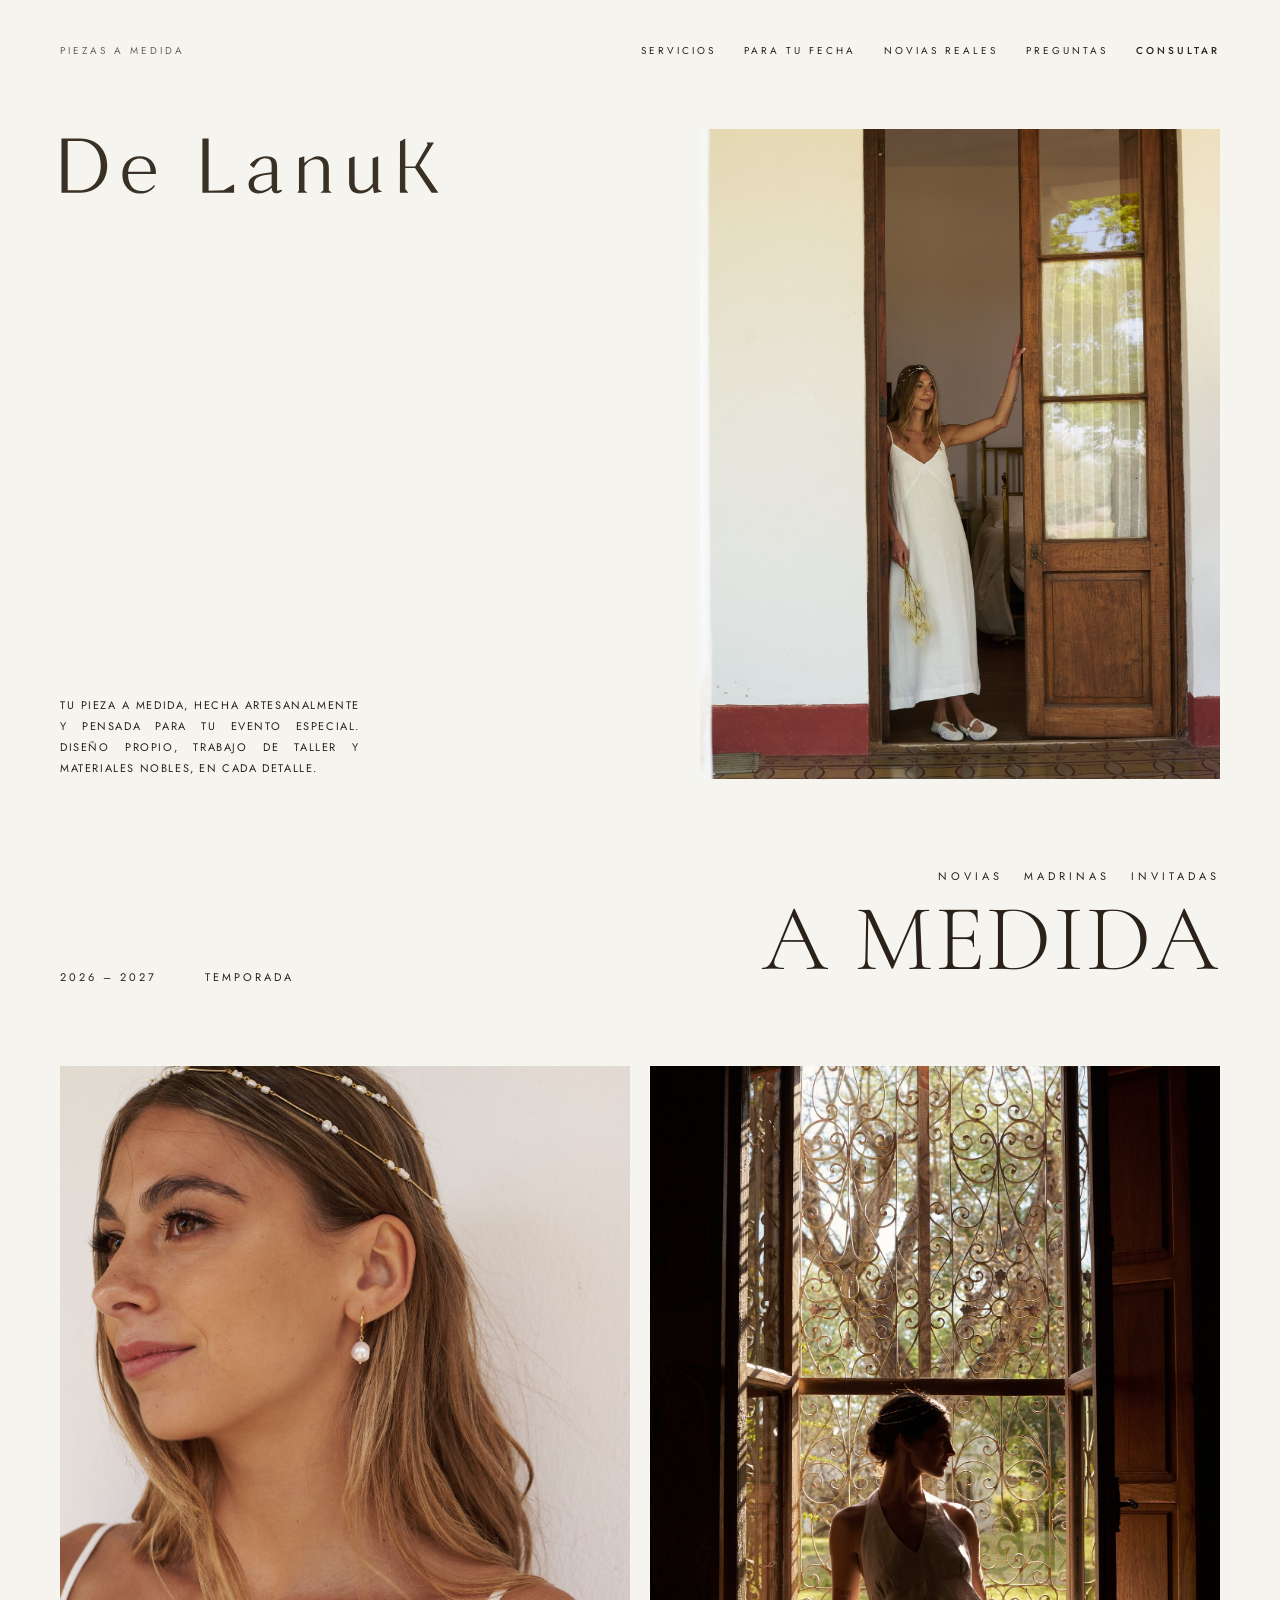
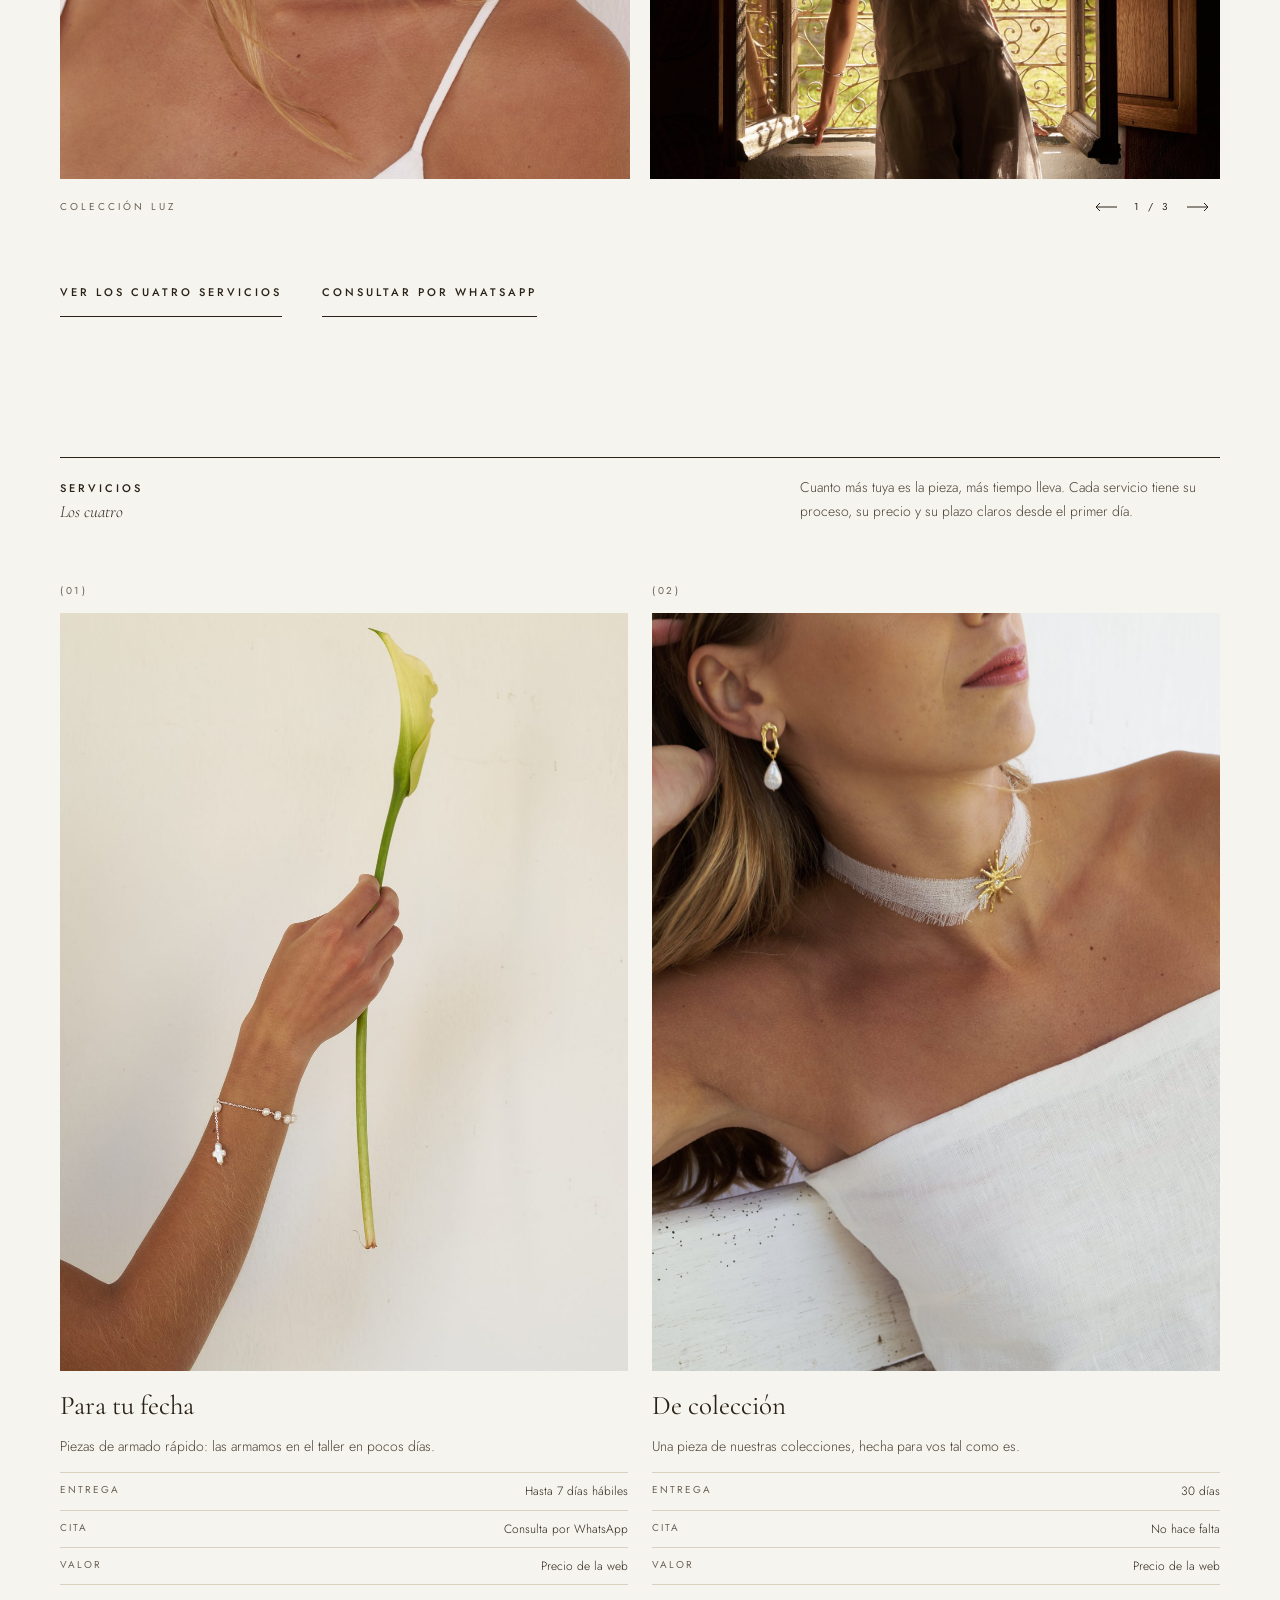
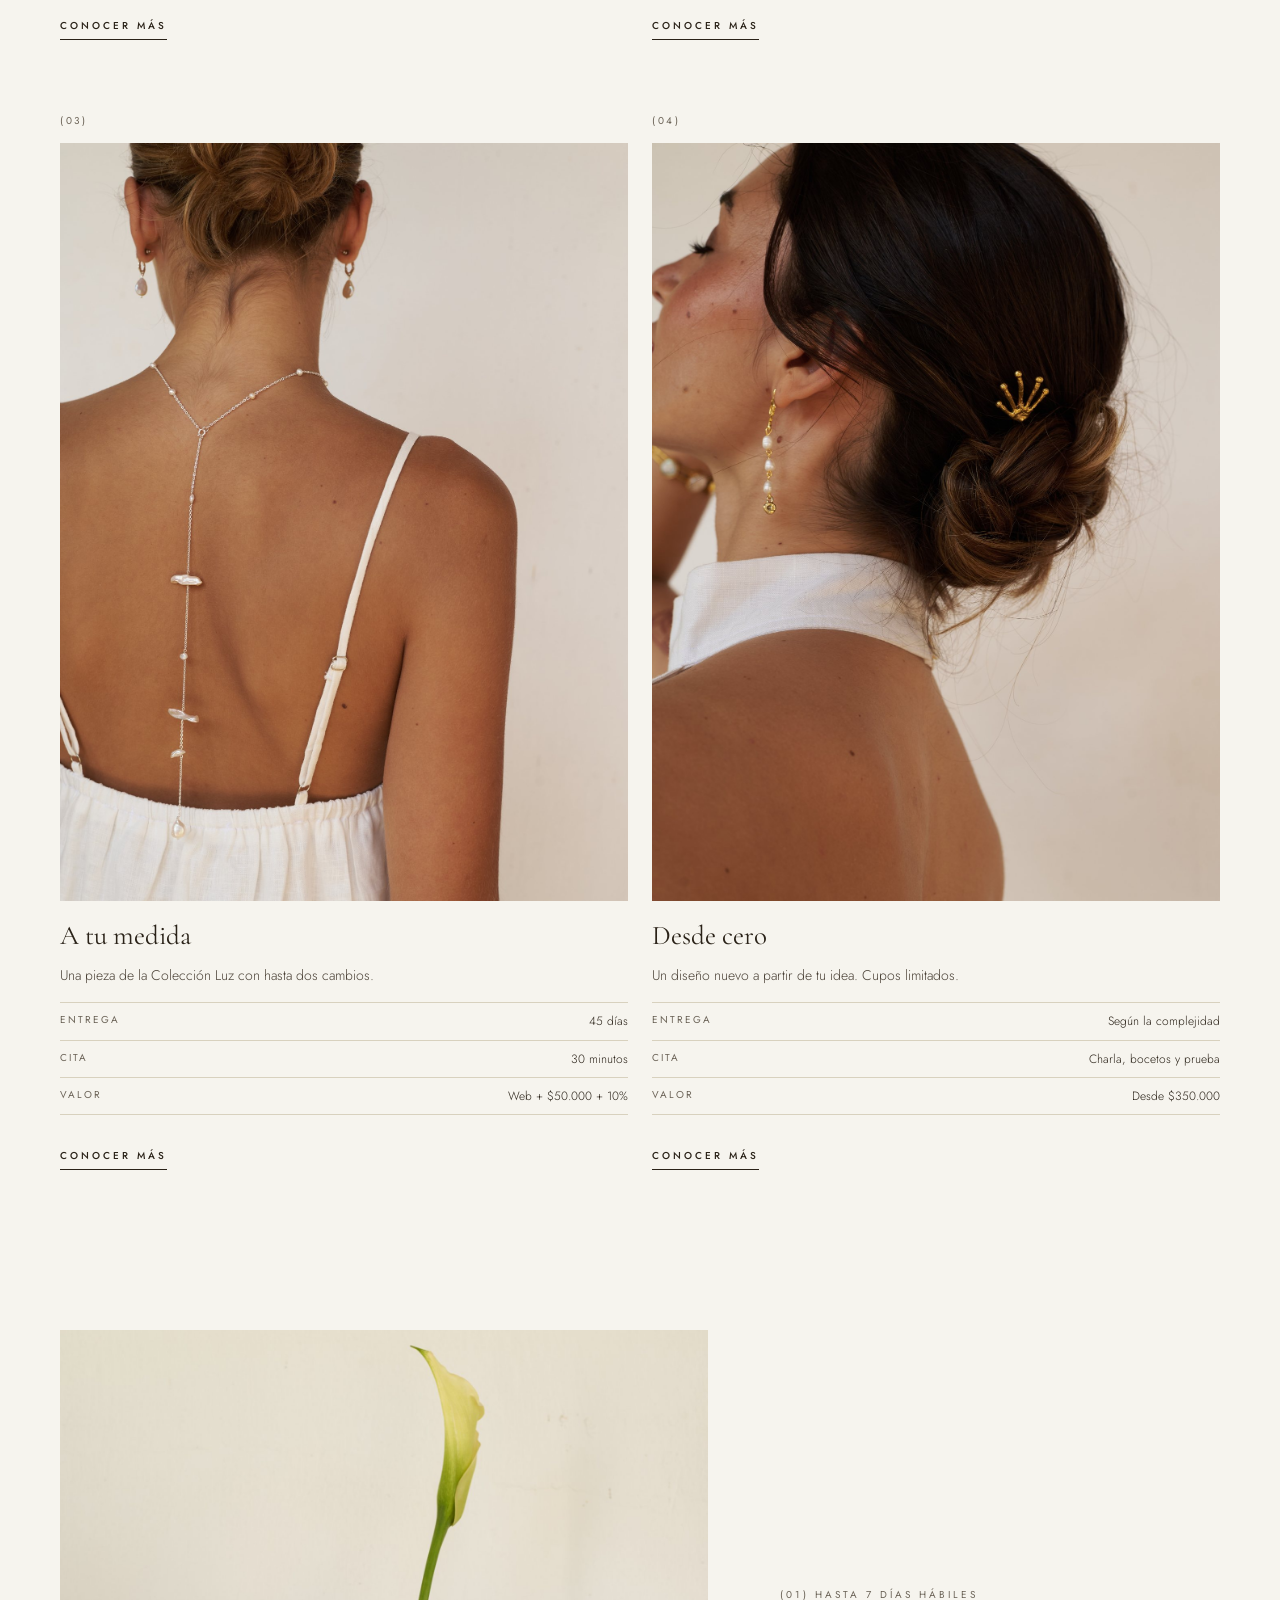
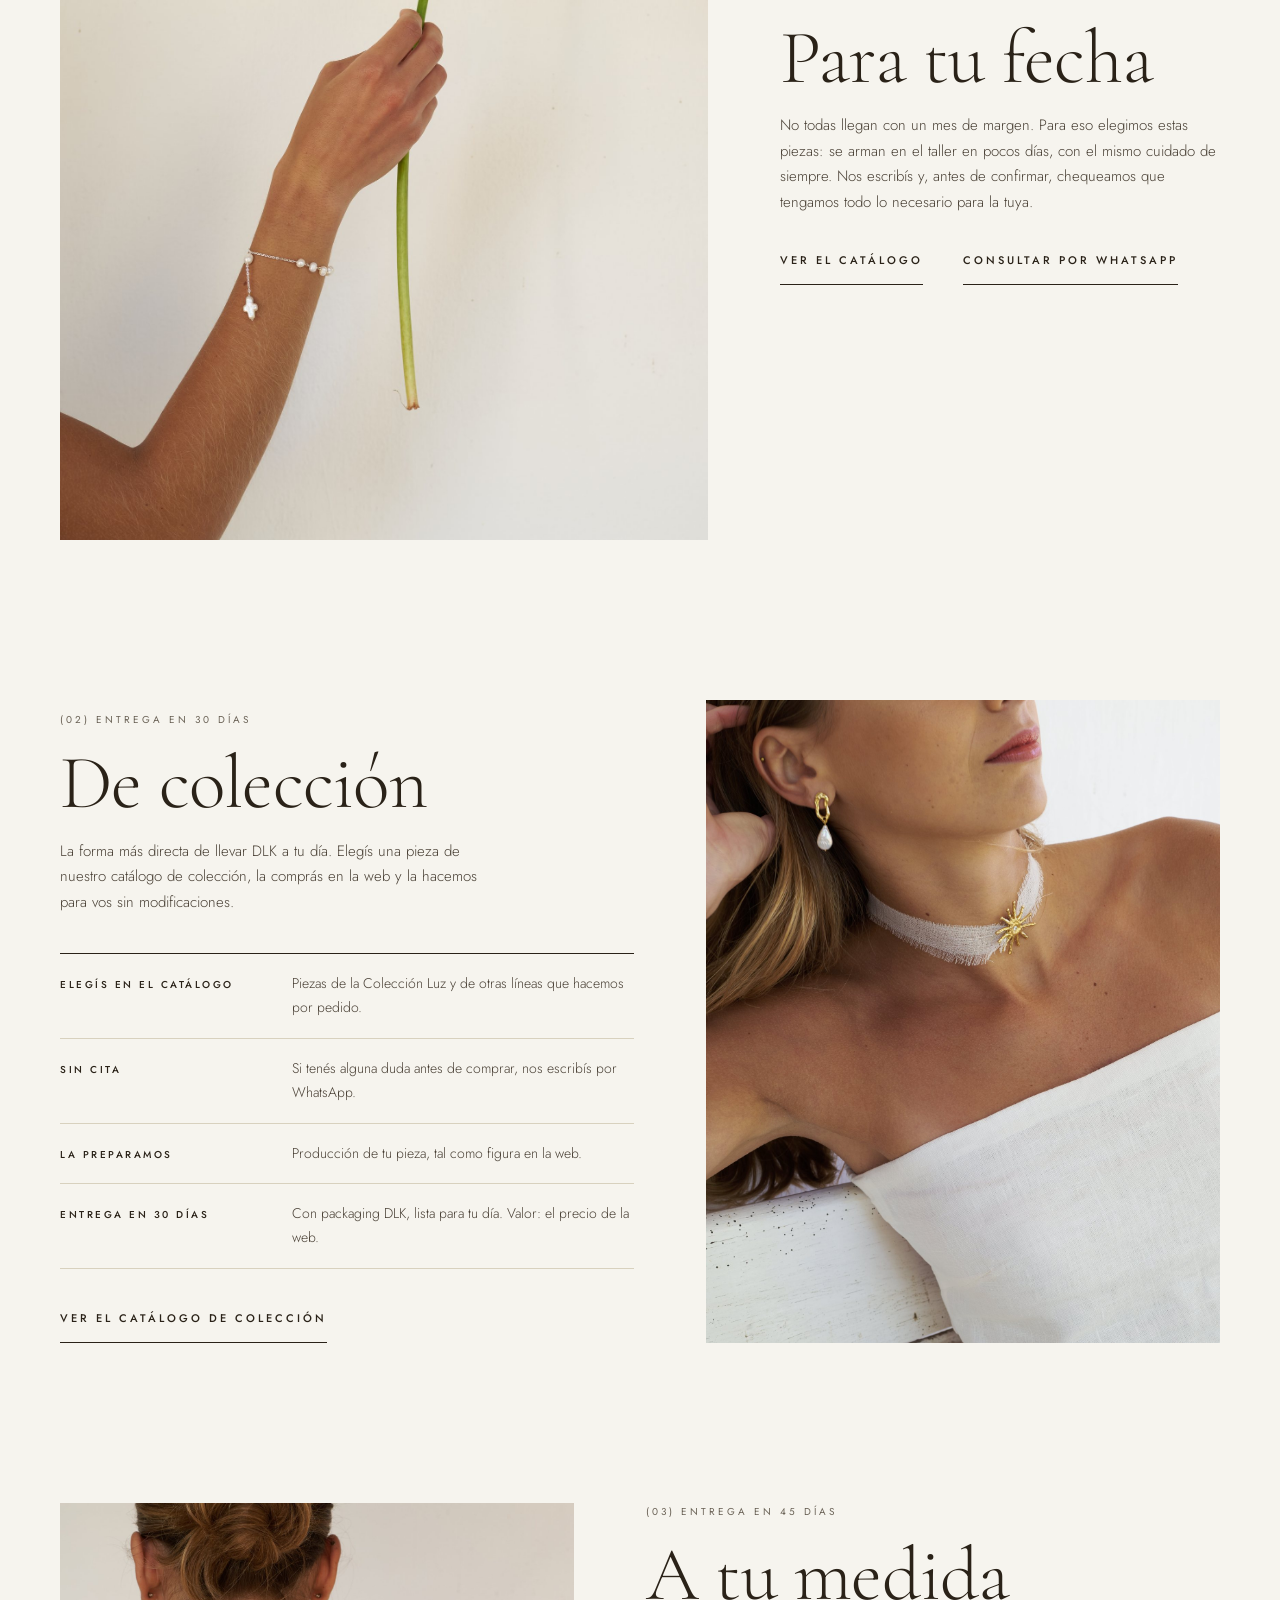
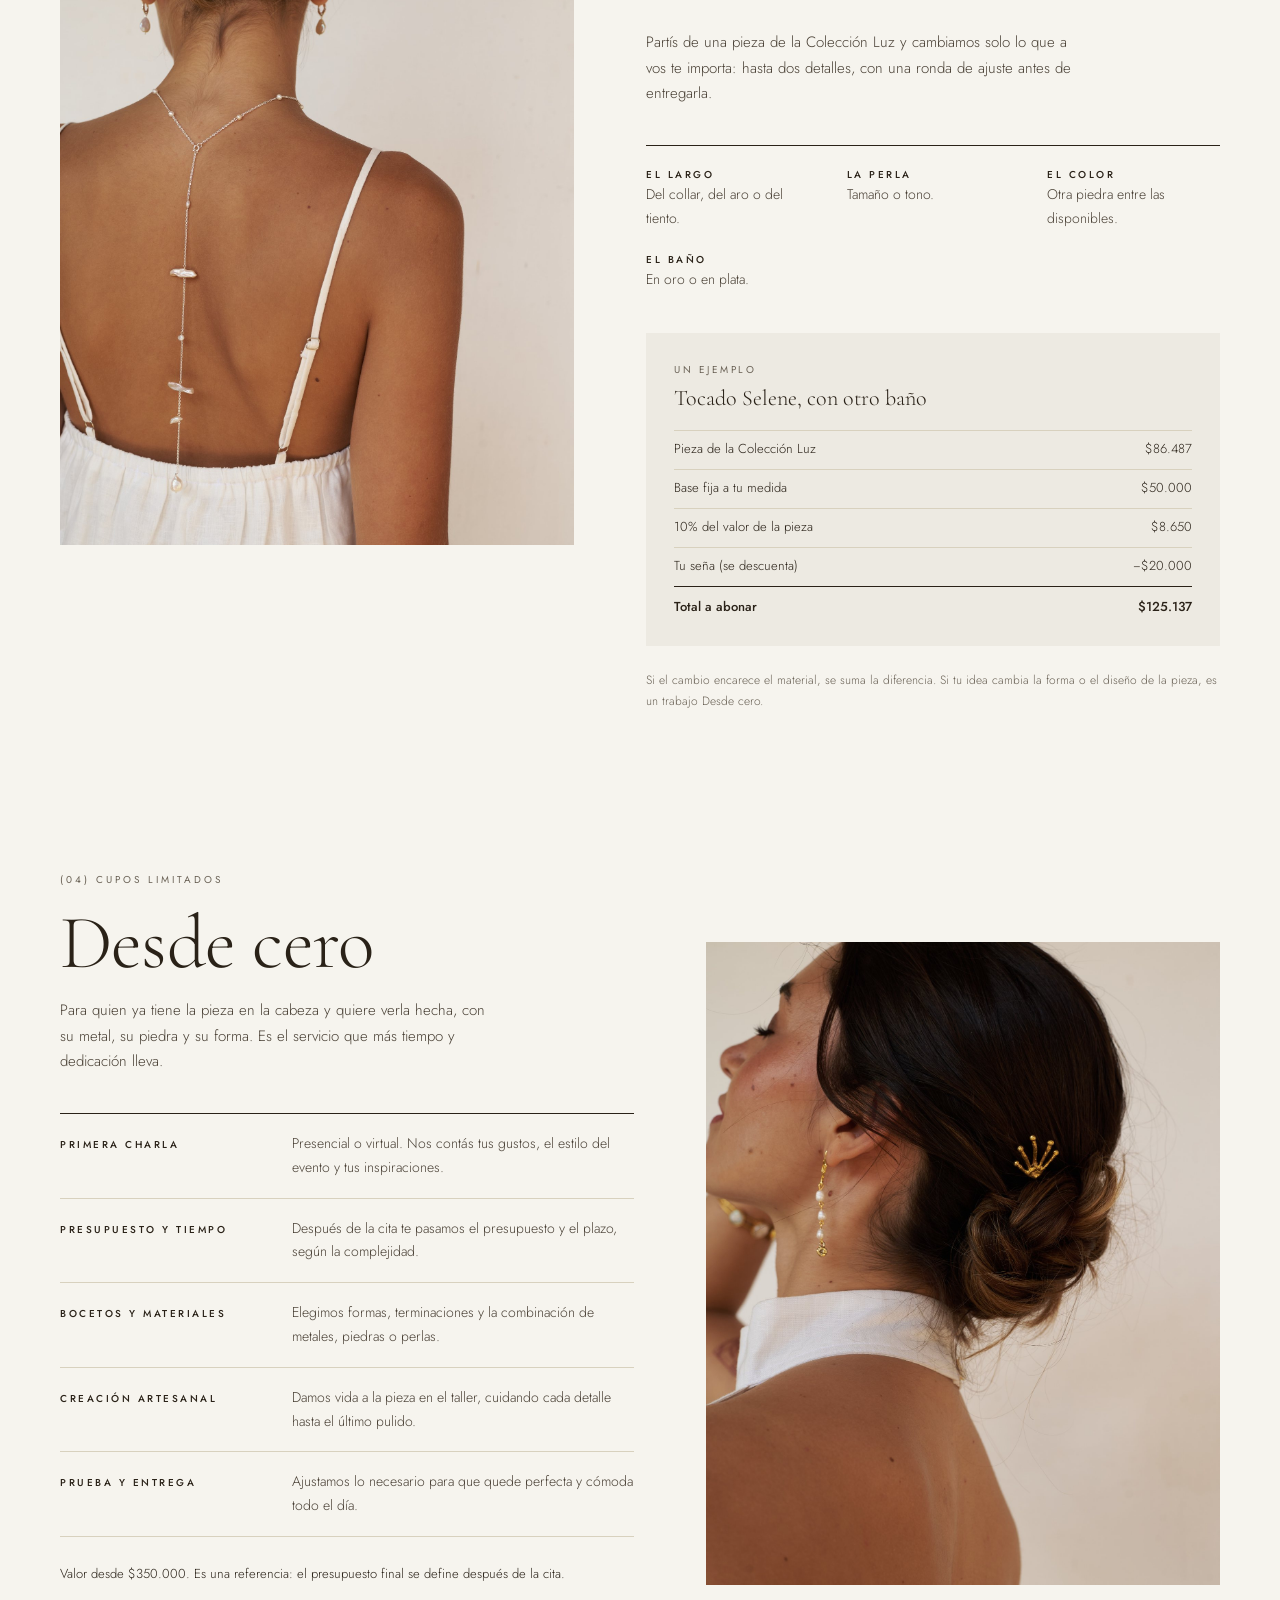
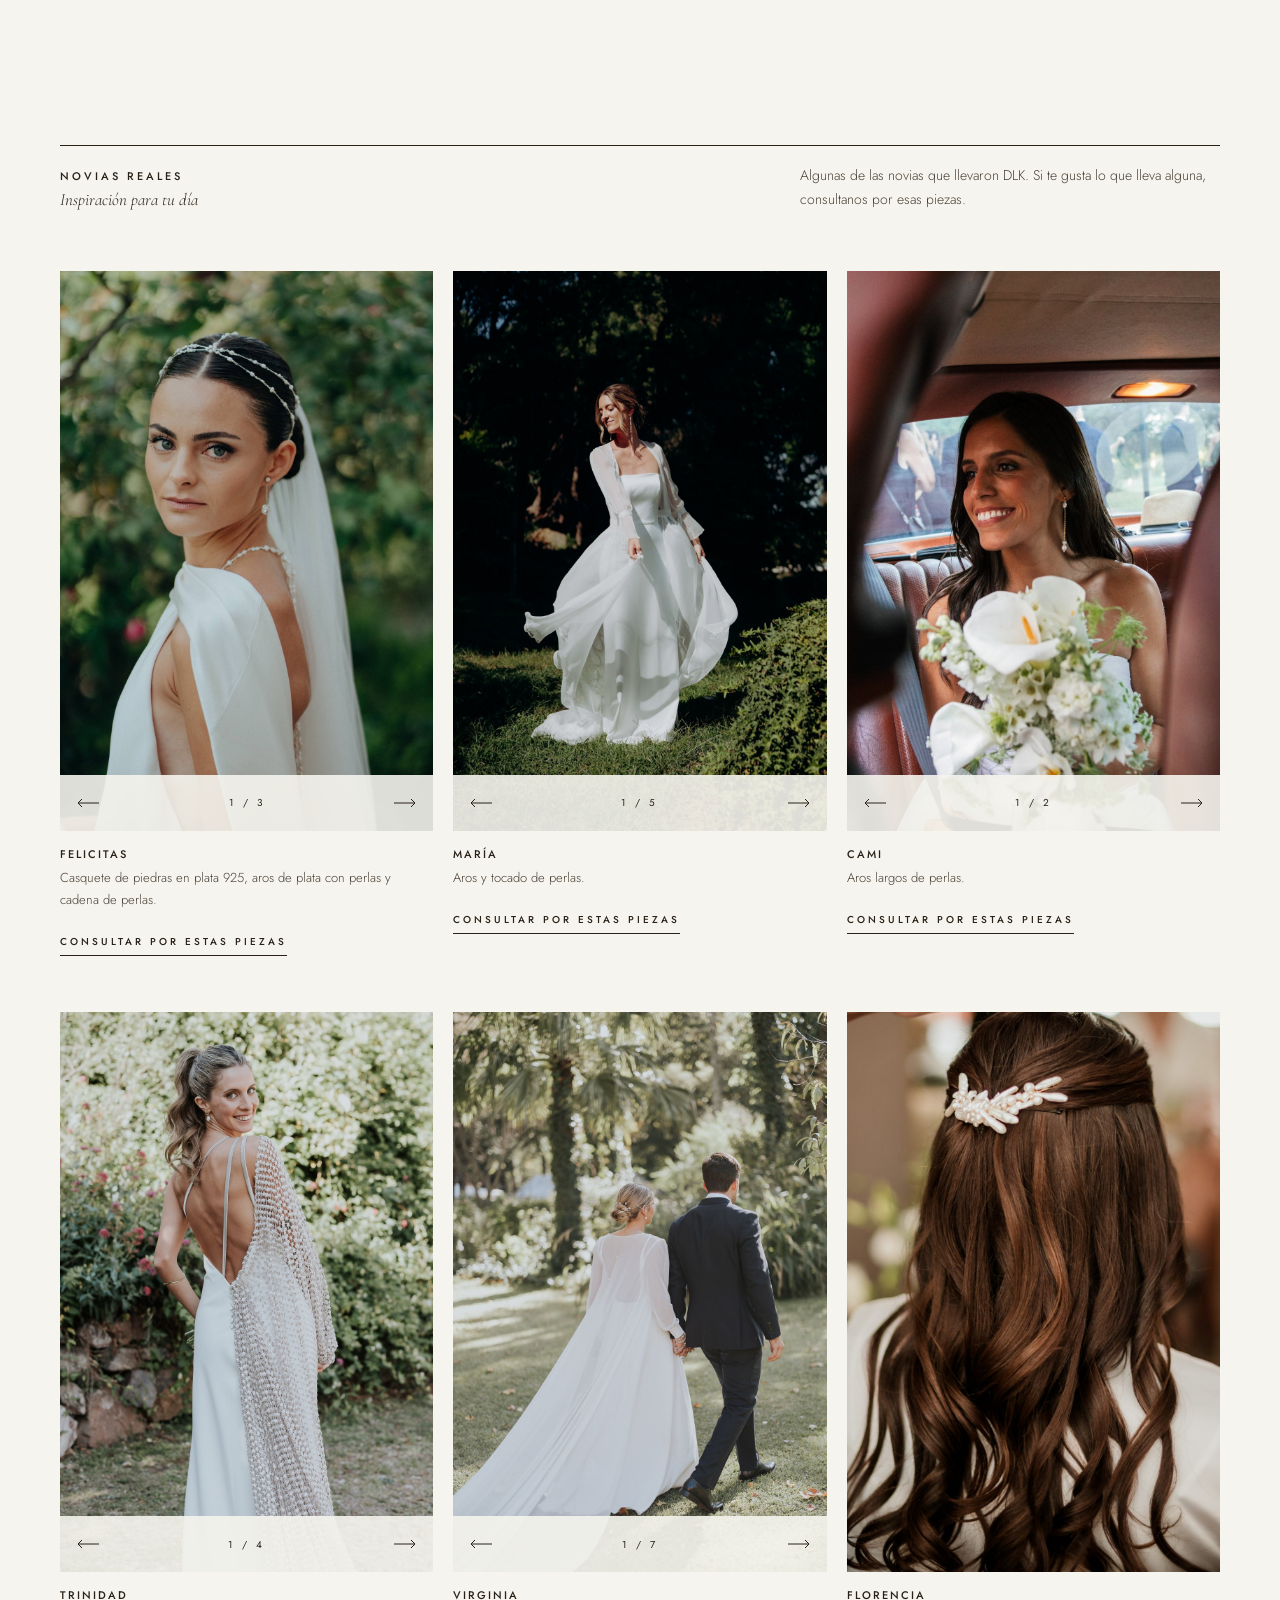
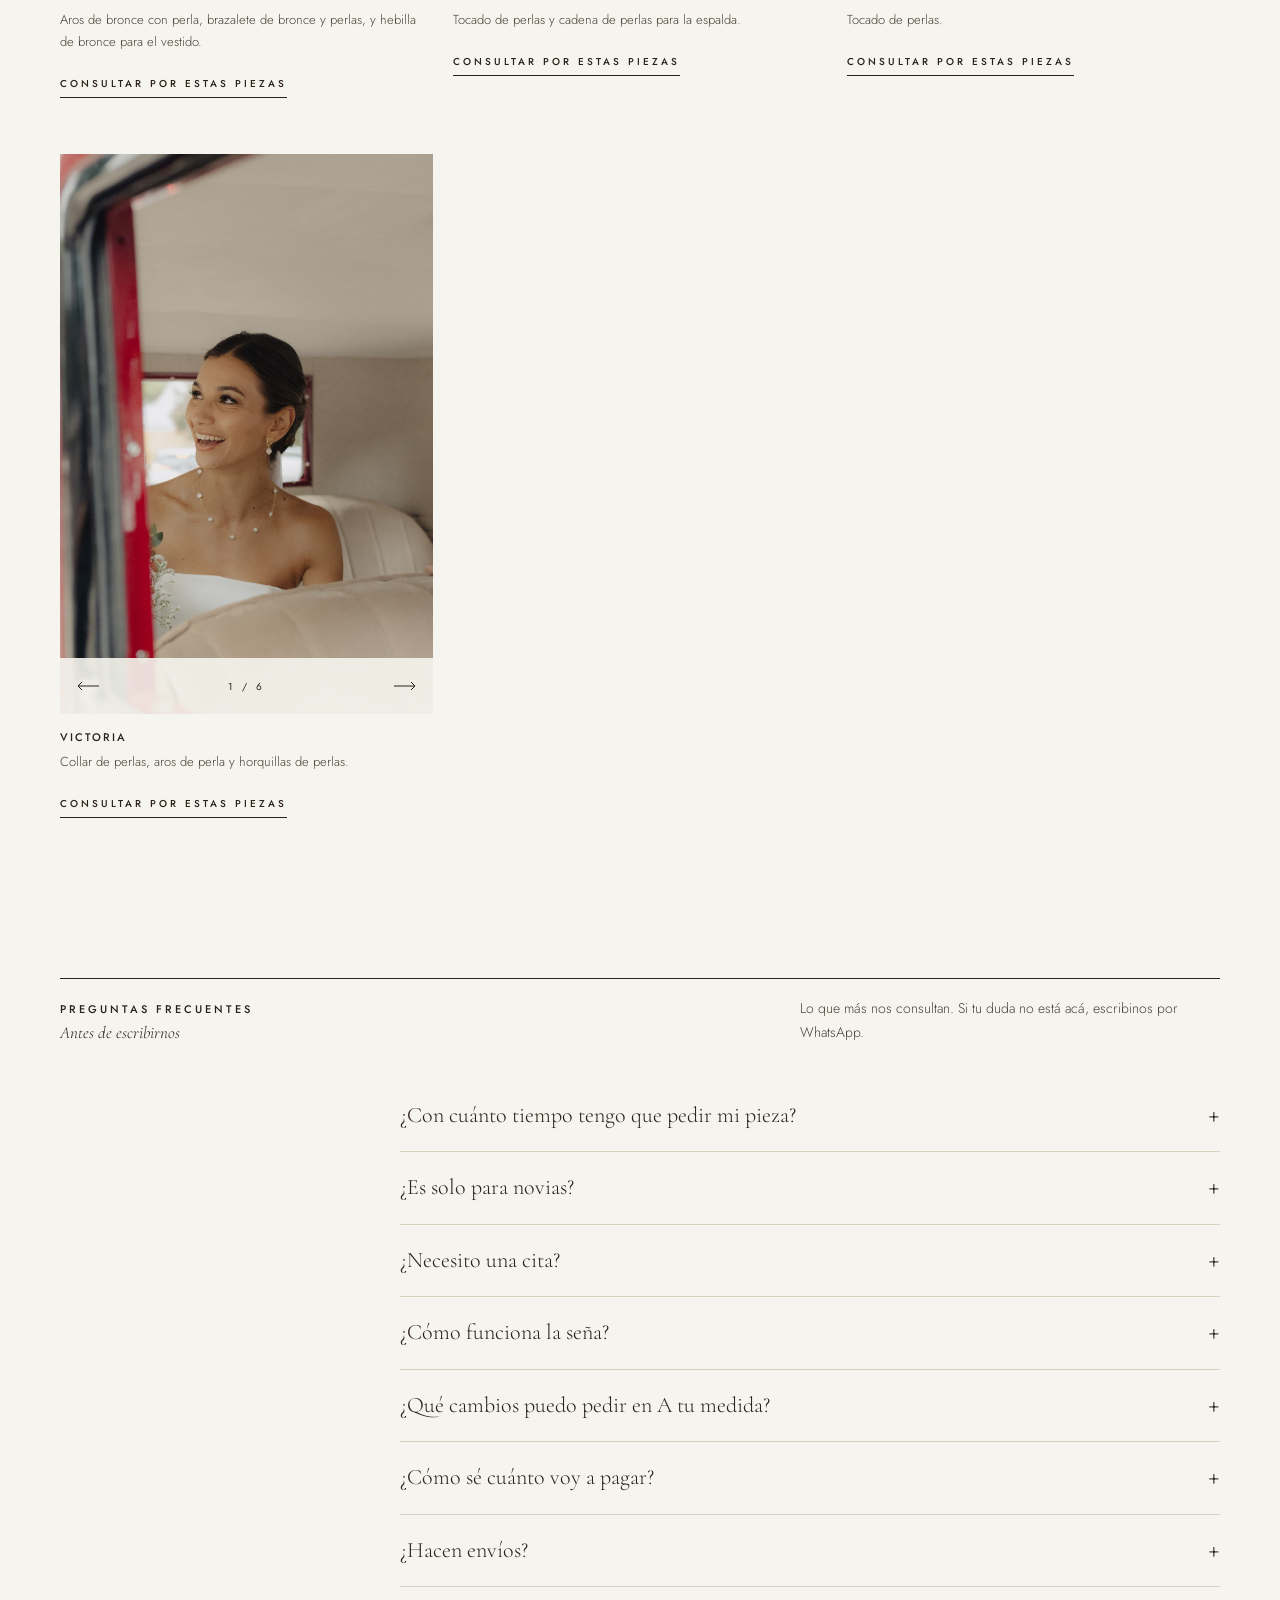
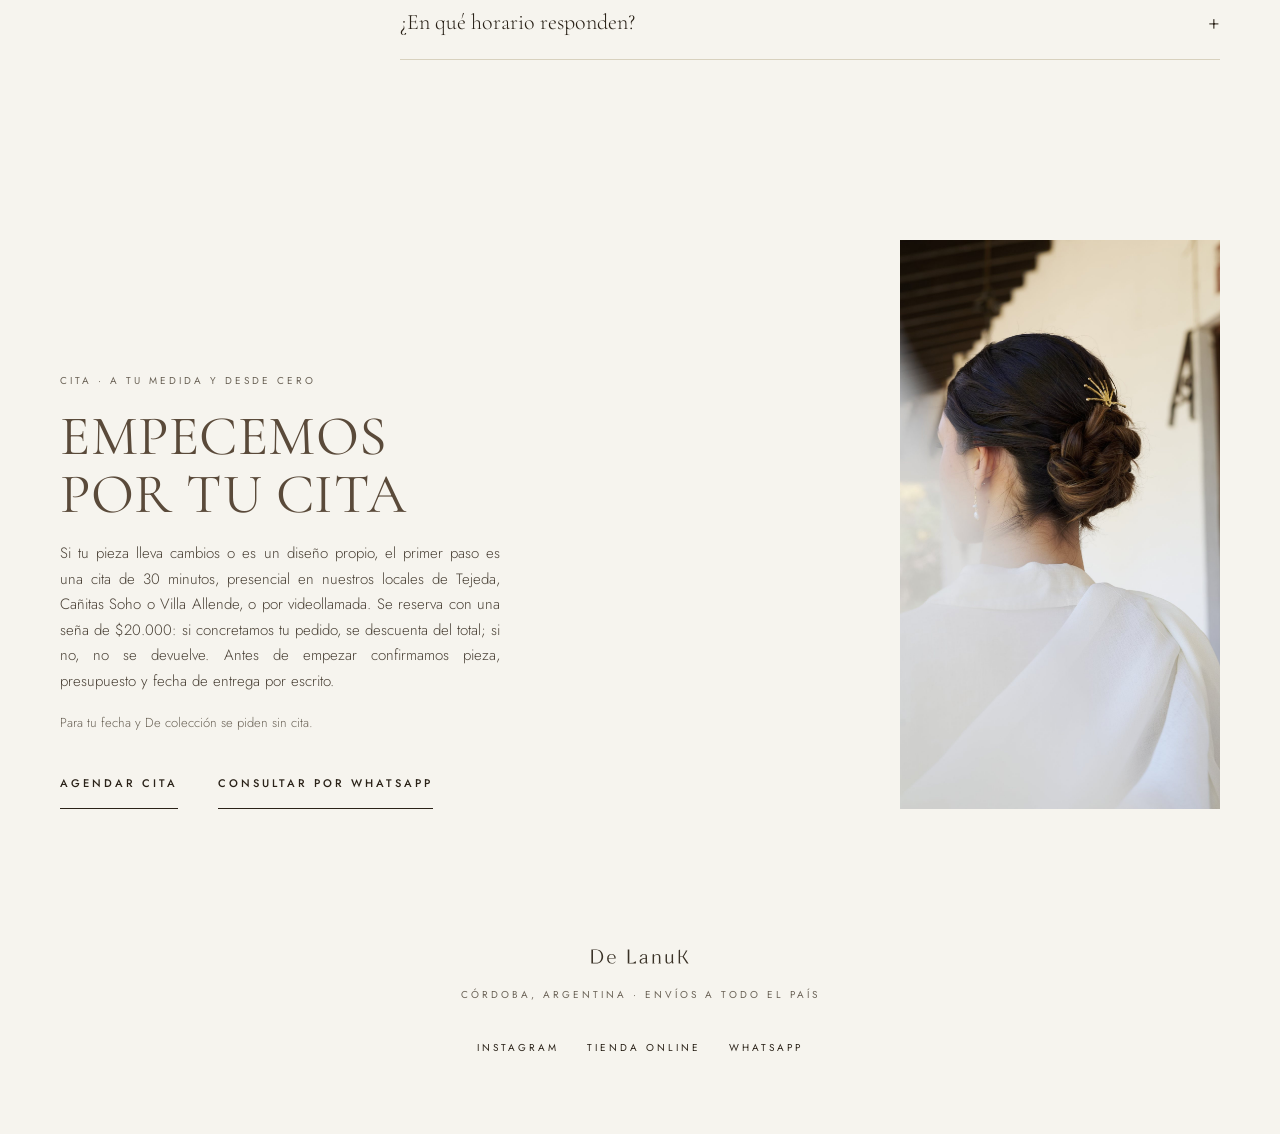
==== commit 666b0e06: "A medida: catálogo De colección (servicio 02) en página propia; el 02 ya no se limita a la Colección" ====
--- a/v-yjnsfsrre/index.html
+++ b/v-yjnsfsrre/index.html
@@ -118,7 +118,7 @@
 <div style="font-size: 10px; letter-spacing: 2.5px; color: #6B6357; font-weight: 400;">(02)</div>
 <div style="aspect-ratio: 3 / 4; overflow: hidden; background: #E7E1D0;"><img class="ph" data-slot="0" loading="lazy" src="img/edd030ea642754d8102f06991374b5f9.jpg" alt="Choker Vela y aro con perla de la Colección Luz"></div>
 <h2 style="margin: 6px 0 0; font-family: 'Cormorant Garamond', Georgia, serif; font-weight: 400; font-size: 27px; line-height: 1.1;">De colección</h2>
-<p style="margin: 0; font-size: 14px; color: #4A4136;">Una pieza de la Colección Luz, preparada para vos tal como es.</p>
+<p style="margin: 0; font-size: 14px; color: #4A4136;">Una pieza de nuestras colecciones, hecha para vos tal como es.</p>
 <div style="display: flex; flex-direction: column; font-size: 12px; border-top: 1px solid #D8D1BE;">
 <div style="display: flex; justify-content: space-between; gap: 12px; padding: 8px 0; border-bottom: 1px solid #D8D1BE;"><span style="letter-spacing: 2px; text-transform: uppercase; font-size: 10px; color: #6B6357; font-weight: 400;">Entrega</span><span>30 días</span></div>
 <div style="display: flex; justify-content: space-between; gap: 12px; padding: 8px 0; border-bottom: 1px solid #D8D1BE;"><span style="letter-spacing: 2px; text-transform: uppercase; font-size: 10px; color: #6B6357; font-weight: 400;">Cita</span><span>No hace falta</span></div>
@@ -179,14 +179,14 @@
 <div style="flex: 1 1 400px; min-width: 0; display: flex; flex-direction: column; gap: 18px;">
 <div style="font-size: 10px; letter-spacing: 3px; text-transform: uppercase; color: #6B6357; font-weight: 400;">(02) Entrega en 30 días</div>
 <h2 style="margin: 0; font-family: 'Cormorant Garamond', Georgia, serif; font-weight: 300; font-size: clamp(44px, 6vw, 76px); line-height: 0.98; letter-spacing: -0.01em;">De colección</h2>
-<p style="margin: 0; max-width: 440px; color: #4A4136;">La forma más directa de llevar DLK a tu día. Encontrás tu pieza de la Colección Luz en la web, la comprás ahí mismo y te la preparamos sin modificaciones.</p>
+<p style="margin: 0; max-width: 440px; color: #4A4136;">La forma más directa de llevar DLK a tu día. Elegís una pieza de nuestro catálogo de colección, la comprás en la web y la hacemos para vos sin modificaciones.</p>
 <div style="display: flex; flex-direction: column; margin-top: 20px; border-top: 1px solid #2A2218;">
-<div style="display: flex; flex-wrap: wrap; gap: 4px 32px; padding: 18px 0; border-bottom: 1px solid #D8D1BE;"><span style="flex: 0 0 200px; font-size: 10px; letter-spacing: 2.5px; text-transform: uppercase; font-weight: 500; padding-top: 4px;">Elegís en la web</span><span style="flex: 1 1 240px; font-size: 14px; color: #4A4136;">Cualquier pieza de la Colección Luz, en la tienda online.</span></div>
+<div style="display: flex; flex-wrap: wrap; gap: 4px 32px; padding: 18px 0; border-bottom: 1px solid #D8D1BE;"><span style="flex: 0 0 200px; font-size: 10px; letter-spacing: 2.5px; text-transform: uppercase; font-weight: 500; padding-top: 4px;">Elegís en el catálogo</span><span style="flex: 1 1 240px; font-size: 14px; color: #4A4136;">Piezas de la Colección Luz y de otras líneas que hacemos por pedido.</span></div>
 <div style="display: flex; flex-wrap: wrap; gap: 4px 32px; padding: 18px 0; border-bottom: 1px solid #D8D1BE;"><span style="flex: 0 0 200px; font-size: 10px; letter-spacing: 2.5px; text-transform: uppercase; font-weight: 500; padding-top: 4px;">Sin cita</span><span style="flex: 1 1 240px; font-size: 14px; color: #4A4136;">Si tenés alguna duda antes de comprar, nos escribís por WhatsApp.</span></div>
 <div style="display: flex; flex-wrap: wrap; gap: 4px 32px; padding: 18px 0; border-bottom: 1px solid #D8D1BE;"><span style="flex: 0 0 200px; font-size: 10px; letter-spacing: 2.5px; text-transform: uppercase; font-weight: 500; padding-top: 4px;">La preparamos</span><span style="flex: 1 1 240px; font-size: 14px; color: #4A4136;">Producción de tu pieza, tal como figura en la web.</span></div>
 <div style="display: flex; flex-wrap: wrap; gap: 4px 32px; padding: 18px 0; border-bottom: 1px solid #D8D1BE;"><span style="flex: 0 0 200px; font-size: 10px; letter-spacing: 2.5px; text-transform: uppercase; font-weight: 500; padding-top: 4px;">Entrega en 30 días</span><span style="flex: 1 1 240px; font-size: 14px; color: #4A4136;">Con packaging DLK, lista para tu día. Valor: el precio de la web.</span></div>
 </div>
-<a class="lk" href="https://delanuk.com/productos1/lo-nuevo/?utm_source=landing-novias&amp;utm_medium=referral&amp;utm_campaign=novias-2026" target="_blank" rel="noopener" style="align-self: flex-start; margin-top: 12px; display: inline-flex; align-items: center; min-height: 44px; box-sizing: border-box; font-size: 11px; letter-spacing: 3px; text-transform: uppercase; font-weight: 500;">Ver la Colección Luz</a>
+<a class="lk" href="coleccion/" style="align-self: flex-start; margin-top: 12px; display: inline-flex; align-items: center; min-height: 44px; box-sizing: border-box; font-size: 11px; letter-spacing: 3px; text-transform: uppercase; font-weight: 500;">Ver el catálogo de colección</a>
 </div>
 <div style="flex: 1 1 340px; min-width: 0; aspect-ratio: 4 / 5; overflow: hidden; background: #E7E1D0;"><img class="ph" loading="lazy" src="img/edd030ea642754d8102f06991374b5f9.jpg" alt="Choker Vela y aro con perla de la Colección Luz"></div>
 </div>
@@ -452,7 +452,7 @@
       if (!d) { var s = a.closest('section[id], header, footer'); d = s ? (s.id || (s.tagName === 'HEADER' ? 'cabecera' : 'pie')) : P; }
       ev('whatsapp', d);
     } else if (h.indexOf('calendly') > -1) ev('cita');
-    else if (/catalogo\/?$/.test(h)) ev('catalogo');
+    else if (/(catalogo|coleccion)\/?$/.test(h)) ev('catalogo', /coleccion/.test(h) ? 'de-coleccion' : 'para-tu-fecha');
     else if (h.indexOf('delanuk.com') > -1 && h.indexOf('amedida') < 0) ev('tienda');
   }, true);
 })();
